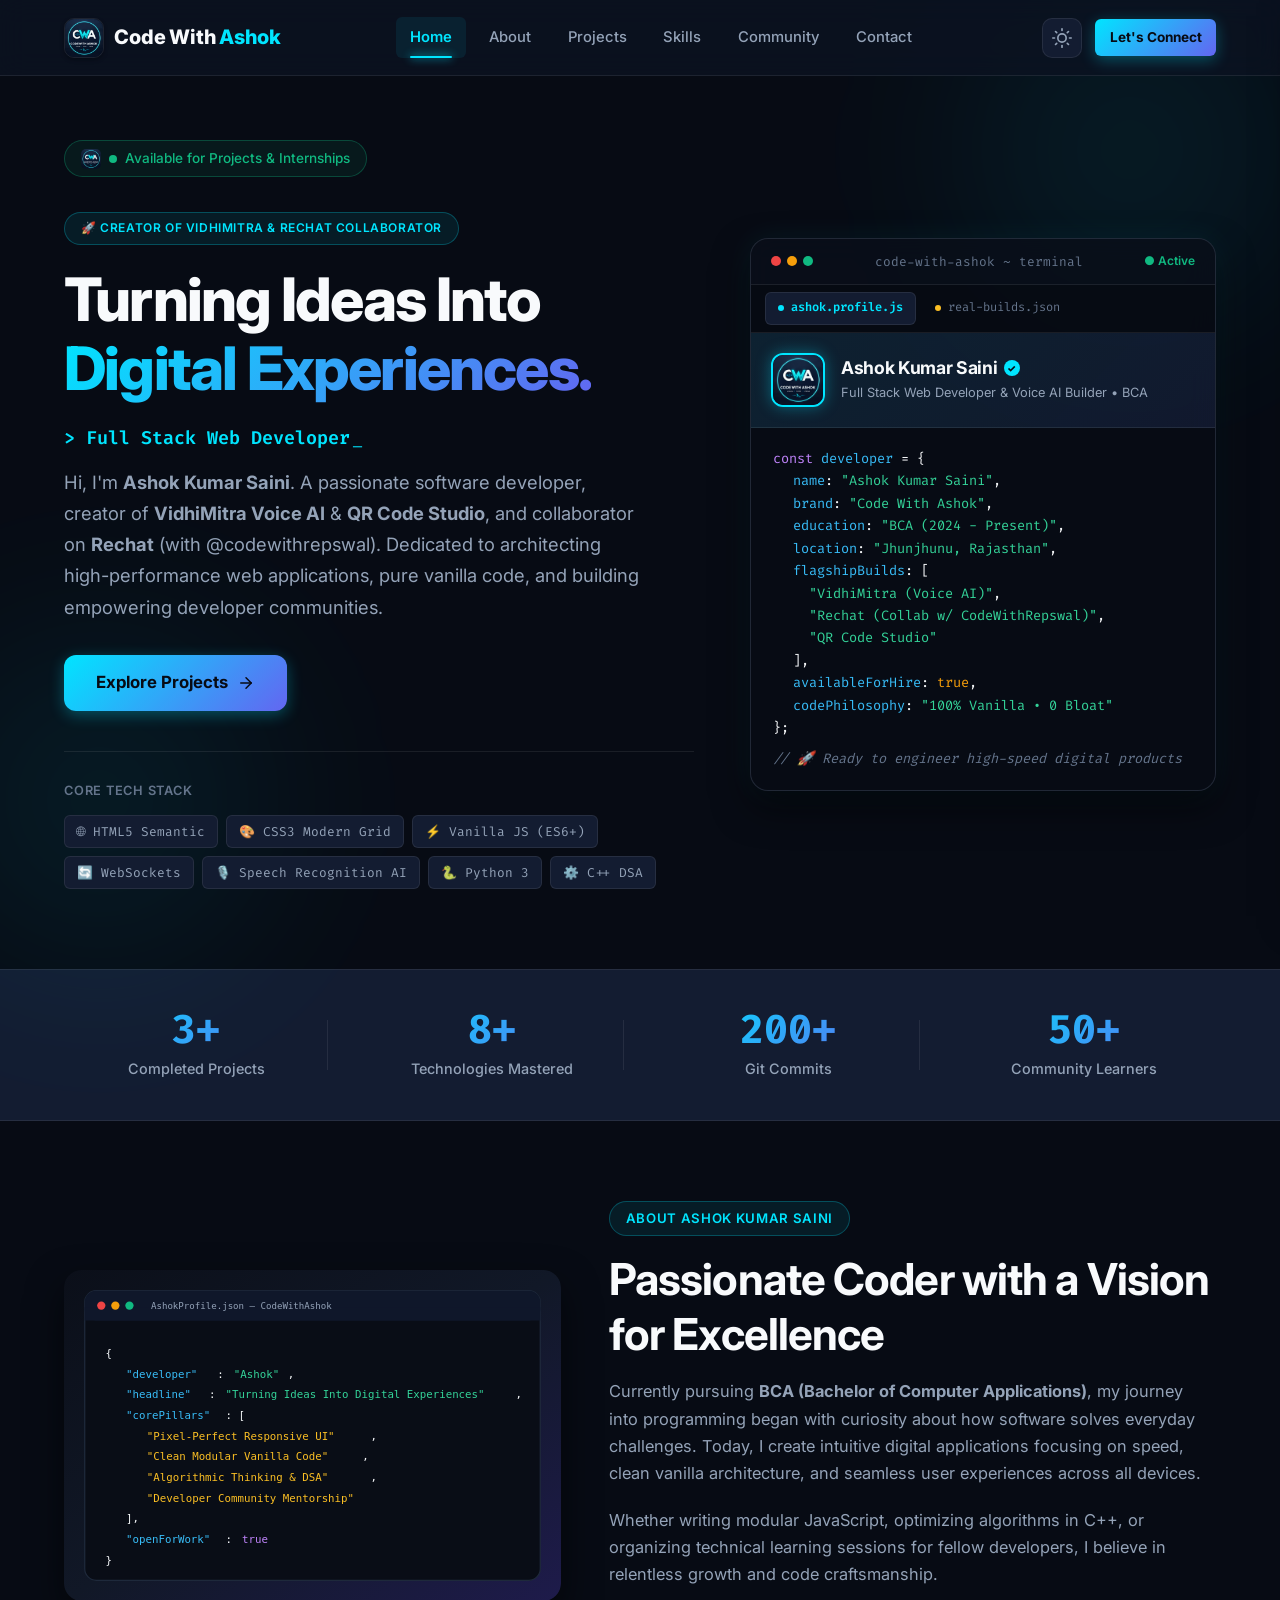
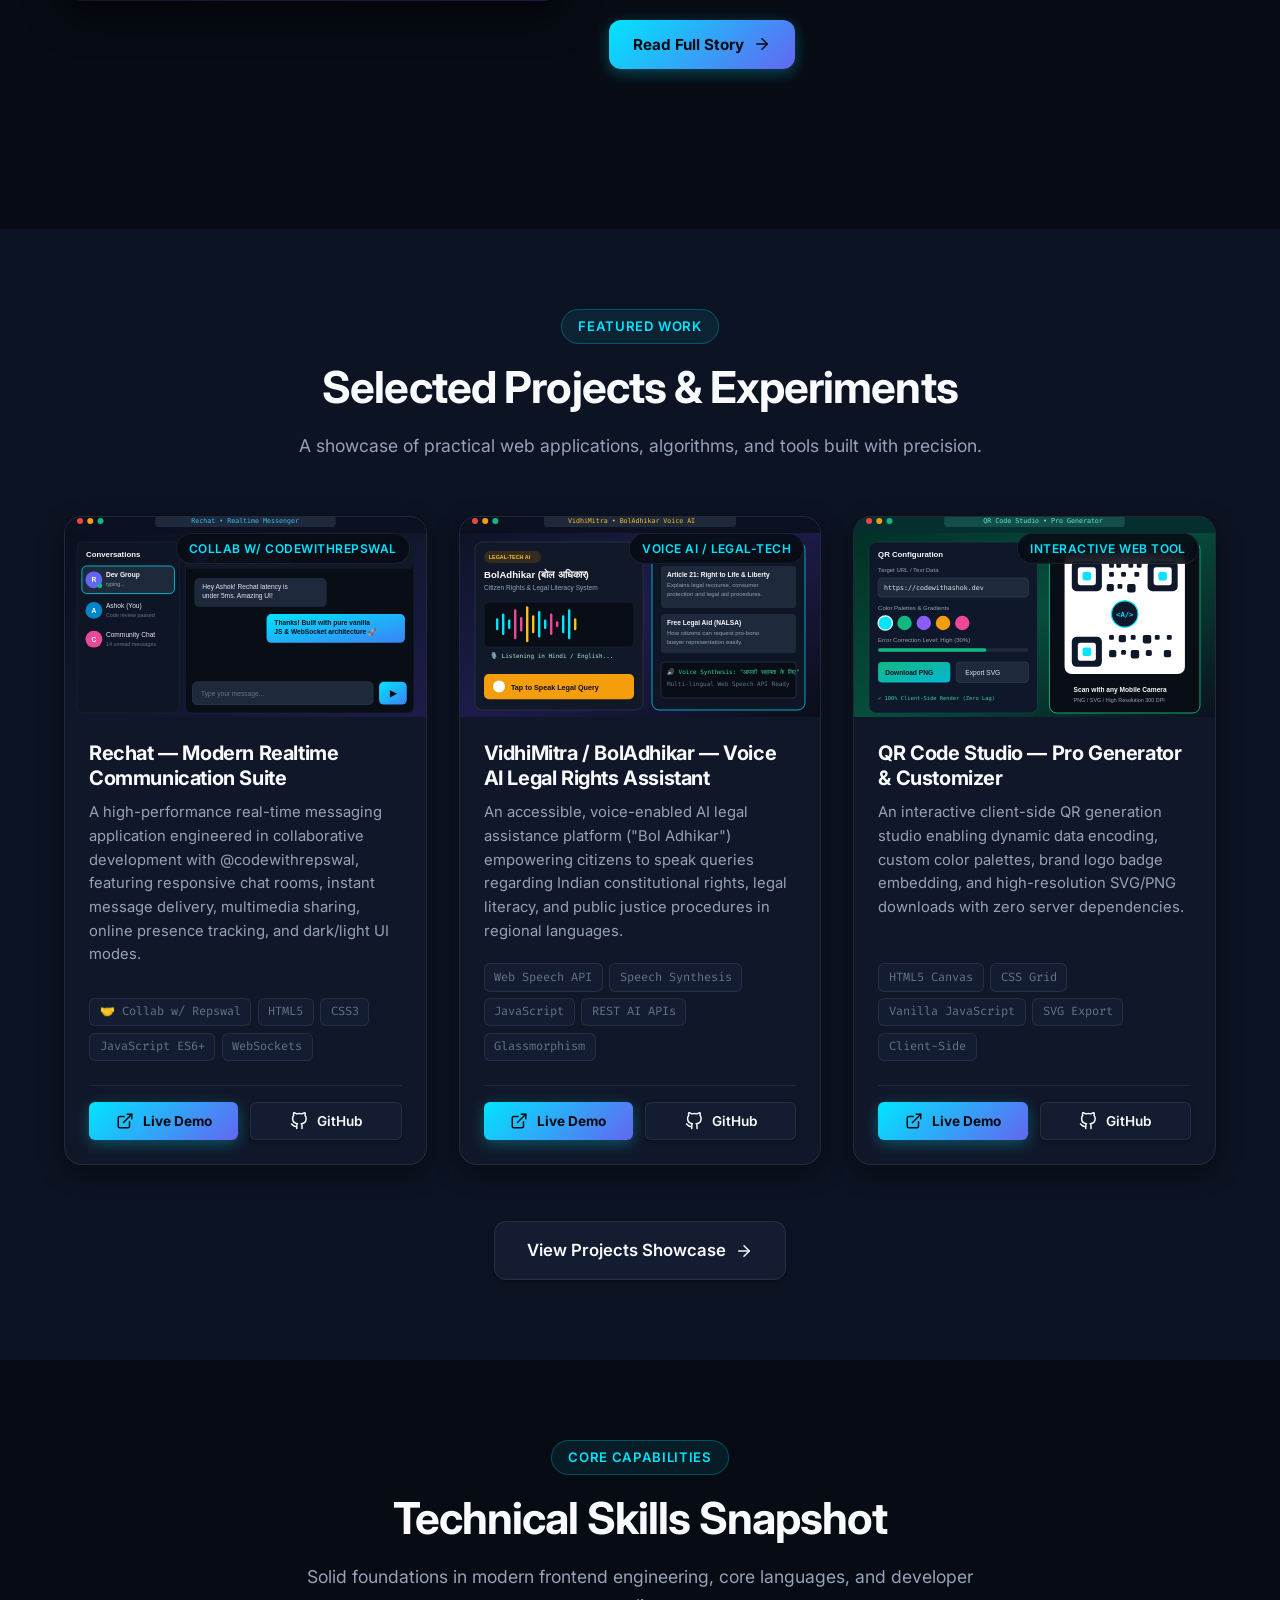
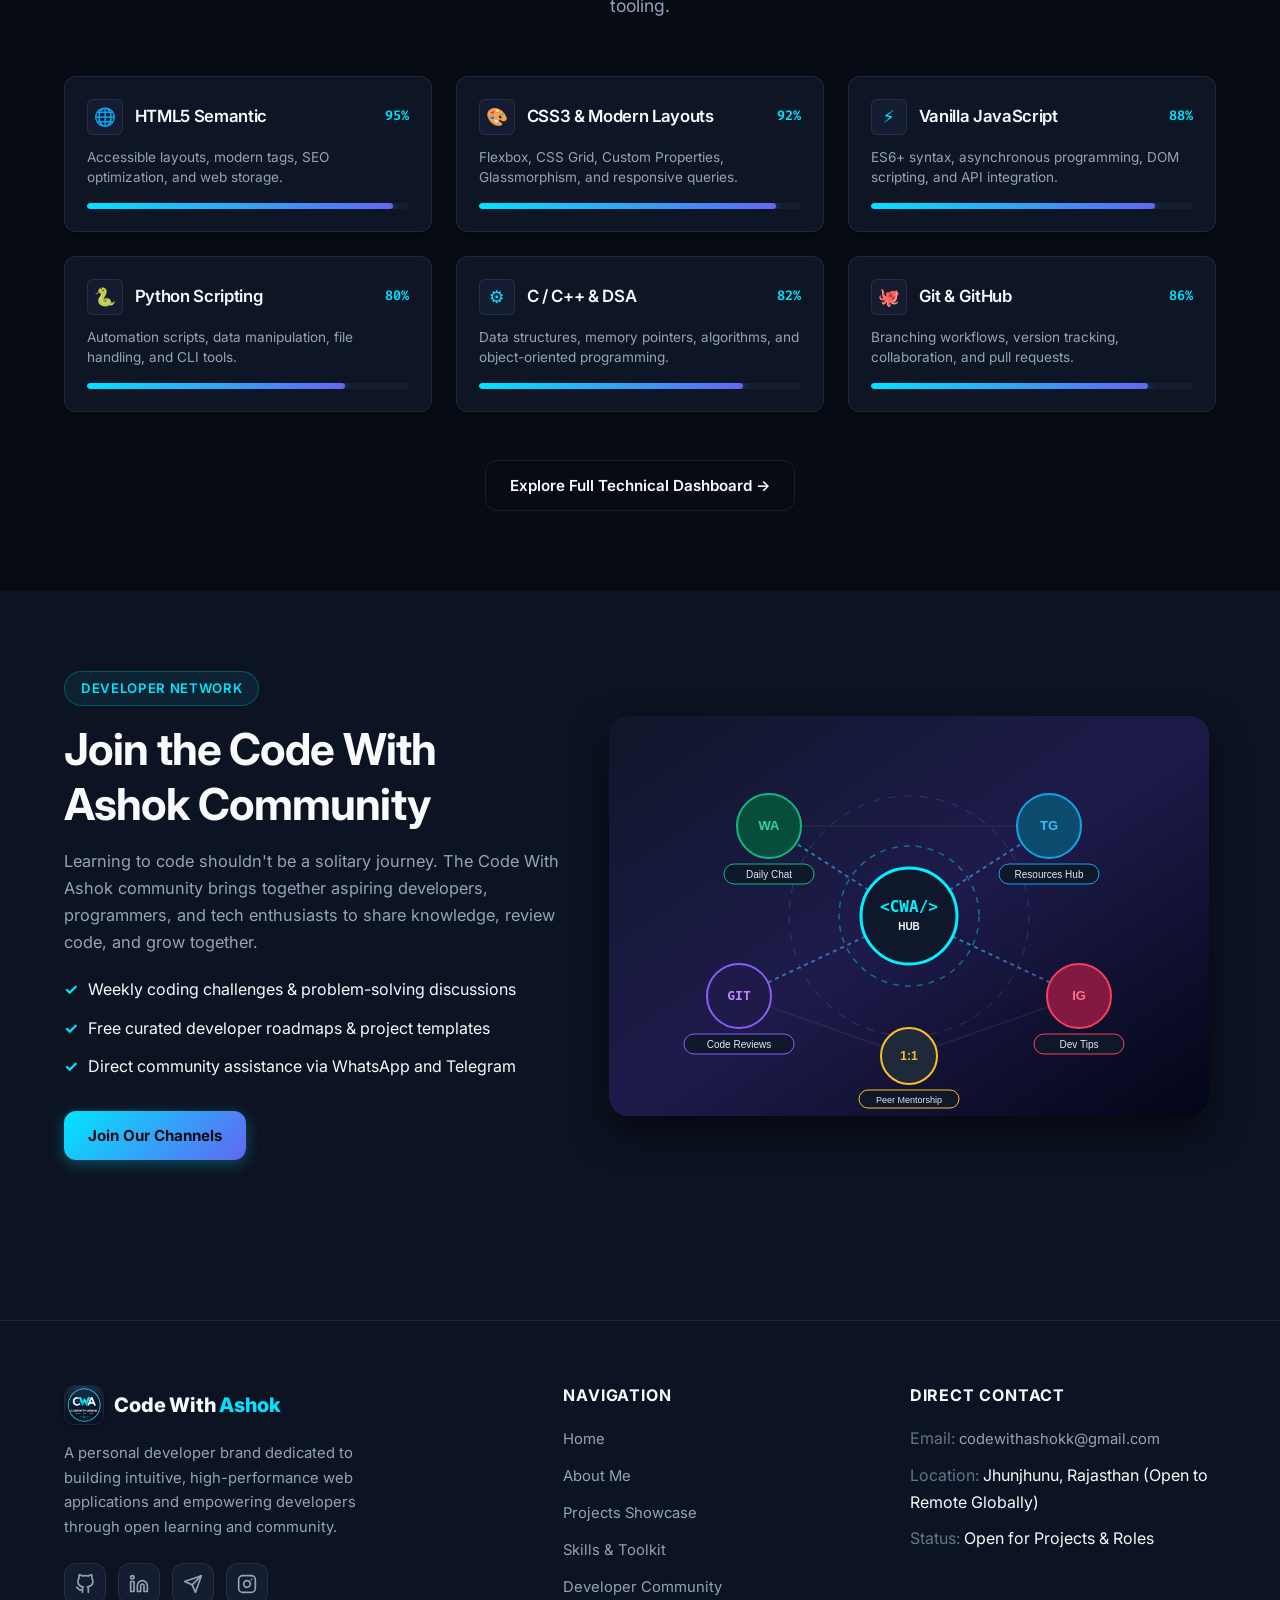
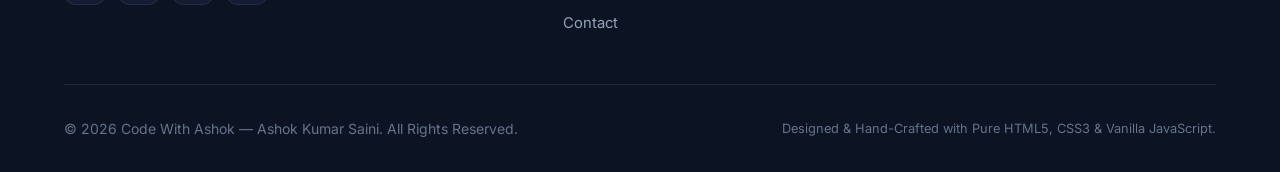
==== index.html @ 80682df4 "Update BCA education timeline to 2024 - Present" ====
<!DOCTYPE html>
<html lang="en" data-theme="dark">
<head>
  <meta charset="UTF-8" />
  <meta name="viewport" content="width=device-width, initial-scale=1.0" />
  
  <!-- Primary SEO Meta Tags -->
  <title>Code With Ashok — Ashok Kumar Saini | Professional Developer Portfolio</title>
  <meta name="title" content="Code With Ashok — Ashok Kumar Saini | Professional Developer Portfolio" />
  <meta name="description" content="Official developer portfolio of Ashok Kumar Saini. Full-stack web developer specializing in clean code, high-performance responsive web applications, and developer community building." />
  <meta name="keywords" content="Code With Ashok, Ashok Kumar Saini, Ashok Developer, Full Stack Developer, Frontend Developer, Web Designer, JavaScript, HTML5, CSS3, Python, C++, Portfolio" />
  <meta name="author" content="Ashok Kumar Saini" />
  <meta name="robots" content="index, follow" />
  <link rel="canonical" href="https://codewithashok.dev/index.html" />

  <!-- Open Graph / Facebook -->
  <meta property="og:type" content="website" />
  <meta property="og:url" content="https://codewithashok.dev/index.html" />
  <meta property="og:title" content="Code With Ashok — Ashok Kumar Saini | Turning Ideas Into Digital Experiences" />
  <meta property="og:description" content="Explore cutting-edge projects, technical proficiencies, clean code architectures, and developer resources curated by Ashok Kumar Saini." />
  <meta property="og:image" content="https://codewithashok.dev/assets/icons/codewithashokk.png" />

  <!-- Twitter Meta -->
  <meta property="twitter:card" content="summary_large_image" />
  <meta property="twitter:url" content="https://codewithashok.dev/index.html" />
  <meta property="twitter:title" content="Code With Ashok — Ashok Kumar Saini | Professional Developer Portfolio" />
  <meta property="twitter:description" content="Full-stack web developer Ashok Kumar Saini specializing in clean code and high performance web experiences." />
  <meta property="twitter:image" content="https://codewithashok.dev/assets/icons/codewithashokk.png" />

  <!-- Favicon -->
  <link rel="icon" type="image/png" href="assets/icons/codewithashokk.png" />
  <link rel="apple-touch-icon" href="assets/icons/codewithashokk.png" />
  <link rel="alternate icon" href="favicon.ico" />

  <!-- Google Fonts Preconnect -->
  <link rel="preconnect" href="https://fonts.googleapis.com" />
  <link rel="preconnect" href="https://fonts.gstatic.com" crossorigin />
  <link href="https://fonts.googleapis.com/css2?family=Fira+Code:wght@400;500;600&family=Inter:wght@400;500;600;700;800&display=swap" rel="stylesheet" />

  <!-- Stylesheet -->
  <link rel="stylesheet" href="css/style.css" />

  <!-- Structured Data JSON-LD -->
  <script type="application/ld+json">
  {
    "@context": "https://schema.org",
    "@type": "Person",
    "name": "Ashok Kumar Saini",
    "alternateName": "Code With Ashok",
    "url": "https://codewithashok.dev",
    "image": "https://codewithashok.dev/assets/icons/codewithashokk.png",
    "jobTitle": "Full Stack Developer",
    "knowsAbout": ["Web Development", "JavaScript", "HTML5", "CSS3", "Python", "C++", "UI/UX Design"],
    "sameAs": [
      "https://github.com/CodeWithAshokk",
      "https://www.linkedin.com/in/ashokkumarsainii"
    ]
  }
  </script>
</head>
<body>

  <!-- Ambient Glow Effects -->
  <div class="ambient-glow ambient-top-right" aria-hidden="true"></div>
  <div class="ambient-glow ambient-bottom-left" aria-hidden="true"></div>

  <!-- NAVIGATION BAR -->
  <header class="navbar" role="banner">
    <div class="container nav-container">
      <a href="index.html" class="brand-logo" aria-label="Code With Ashok Home">
        <img src="assets/icons/codewithashokk.png" alt="Code With Ashok Logo" class="brand-logo-img" width="40" height="40" />
        <span class="brand-text">Code With <span>Ashok</span></span>
      </a>

      <!-- Desktop Navigation Menu -->
      <nav class="nav-menu" role="navigation" aria-label="Primary Navigation">
        <a href="index.html" class="nav-link active">Home</a>
        <a href="about.html" class="nav-link">About</a>
        <a href="projects.html" class="nav-link">Projects</a>
        <a href="skills.html" class="nav-link">Skills</a>
        <a href="community.html" class="nav-link">Community</a>
        <a href="contact.html" class="nav-link">Contact</a>
      </nav>

      <!-- Nav Actions (Theme Switcher & Let's Connect CTA) -->
      <div class="nav-actions">
        <button id="theme-toggle-btn" class="theme-toggle-btn" aria-label="Switch to light theme" title="Switch Theme">
          <span id="theme-icon" aria-hidden="true">
            <svg xmlns="http://www.w3.org/2000/svg" viewBox="0 0 24 24" fill="none" stroke="currentColor" stroke-width="2" stroke-linecap="round" stroke-linejoin="round">
              <circle cx="12" cy="12" r="5"></circle>
              <line x1="12" y1="1" x2="12" y2="3"></line>
              <line x1="12" y1="21" x2="12" y2="23"></line>
              <line x1="4.22" y1="4.22" x2="5.64" y2="5.64"></line>
              <line x1="18.36" y1="18.36" x2="19.78" y2="19.78"></line>
              <line x1="1" y1="12" x2="3" y2="12"></line>
              <line x1="21" y1="12" x2="23" y2="12"></line>
              <line x1="4.22" y1="19.78" x2="5.64" y2="18.36"></line>
              <line x1="18.36" y1="5.64" x2="19.78" y2="4.22"></line>
            </svg>
          </span>
        </button>

        <a href="contact.html" class="btn btn-primary btn-sm" style="display: none;" id="desktop-cta">Let's Connect</a>
        <style>@media(min-width: 768px){ #desktop-cta { display: inline-flex !important; } }</style>

        <!-- Mobile Hamburger Toggle -->
        <button id="hamburger-btn" class="hamburger-btn" aria-label="Toggle navigation drawer" aria-expanded="false">
          <span></span>
          <span></span>
          <span></span>
        </button>
      </div>
    </div>
  </header>

  <!-- Mobile Navigation Overlay & Drawer -->
  <div id="mobile-nav-overlay" class="mobile-nav-overlay" aria-hidden="true"></div>
  <aside id="mobile-nav-drawer" class="mobile-nav-drawer" aria-label="Mobile Navigation">
    <div class="mobile-nav-links">
      <a href="index.html" class="mobile-nav-link active">Home</a>
      <a href="about.html" class="mobile-nav-link">About</a>
      <a href="projects.html" class="mobile-nav-link">Projects</a>
      <a href="skills.html" class="mobile-nav-link">Skills</a>
      <a href="community.html" class="mobile-nav-link">Community</a>
      <a href="contact.html" class="mobile-nav-link">Contact</a>
    </div>

    <div class="mobile-nav-footer">
      <a href="contact.html" class="btn btn-primary" style="width: 100%;">Let's Connect</a>
      <div class="mobile-socials">
        <a href="https://github.com/CodeWithAshokk" target="_blank" rel="noopener noreferrer" class="social-icon-btn" aria-label="GitHub">
          <svg viewBox="0 0 24 24" fill="none" stroke="currentColor" stroke-width="2" stroke-linecap="round" stroke-linejoin="round">
            <path d="M9 19c-5 1.5-5-2.5-7-3m14 6v-3.87a3.37 3.37 0 0 0-.94-2.61c3.14-.35 6.44-1.54 6.44-7A5.44 5.44 0 0 0 20 4.77 5.07 5.07 0 0 0 19.91 1S18.73.65 16 2.48a13.38 13.38 0 0 0-7 0C6.27.65 5.09 1 5.09 1A5.07 5.07 0 0 0 5 4.77a5.44 5.44 0 0 0-1.5 3.78c0 5.42 3.3 6.61 6.44 7A3.37 3.37 0 0 0 9 18.13V22"></path>
          </svg>
        </a>
        <a href="https://www.linkedin.com/in/ashokkumarsainii" target="_blank" rel="noopener noreferrer" class="social-icon-btn" aria-label="LinkedIn">
          <svg viewBox="0 0 24 24" fill="none" stroke="currentColor" stroke-width="2" stroke-linecap="round" stroke-linejoin="round">
            <path d="M16 8a6 6 0 0 1 6 6v7h-4v-7a2 2 0 0 0-2-2 2 2 0 0 0-2 2v7h-4v-7a6 6 0 0 1 6-6z"></path>
            <rect x="2" y="9" width="4" height="12"></rect>
            <circle cx="4" cy="4" r="2"></circle>
          </svg>
        </a>
        <a href="https://t.me/+O-ia_6re6TllYWFl" target="_blank" rel="noopener noreferrer" class="social-icon-btn" aria-label="Telegram">
          <svg viewBox="0 0 24 24" fill="none" stroke="currentColor" stroke-width="2" stroke-linecap="round" stroke-linejoin="round">
            <line x1="22" y1="2" x2="11" y2="13"></line>
            <polygon points="22 2 15 22 11 13 2 9 22 2"></polygon>
          </svg>
        </a>
      </div>
    </div>
  </aside>

  <!-- MAIN CONTENT AREA -->
  <main id="main-content" class="main-content">

    <!-- HERO SECTION -->
    <section class="hero" aria-labelledby="hero-heading">
      <div class="container hero-grid">
        
        <!-- Left Hero Content -->
        <div class="hero-content reveal-on-scroll">
          <div style="display: flex; flex-wrap: wrap; gap: 0.65rem; align-items: center; margin-bottom: 1.25rem;">
            <div class="hero-badge" style="display: inline-flex; align-items: center; gap: 0.5rem;">
              <img src="assets/icons/codewithashokk.png" alt="Code With Ashok Logo" width="20" height="20" style="border-radius: 5px; object-fit: cover;" />
              <span class="pulse-dot" aria-hidden="true"></span>
              <span>Available for Projects &amp; Internships</span>
            </div>
            <span class="section-tag" style="margin-bottom: 0; font-size: 0.75rem;">🚀 Creator of VidhiMitra &amp; Rechat Collaborator</span>
          </div>

          <h1 id="hero-heading" class="hero-title">
            Turning Ideas Into <span class="text-gradient">Digital Experiences.</span>
          </h1>

          <!-- Live Typewriter Sub-Heading -->
          <div class="typewriter-wrap" aria-label="Developer Specializations">
            <span>&gt;&nbsp;</span><span id="typewriter" class="typewriter-text">Full Stack Web Developer</span><span class="typewriter-cursor">_</span>
          </div>

          <p class="hero-subtitle">
            Hi, I'm <strong>Ashok Kumar Saini</strong>. A passionate software developer, creator of <strong>VidhiMitra Voice AI</strong> &amp; <strong>QR Code Studio</strong>, and collaborator on <strong>Rechat</strong> (with @codewithrepswal). Dedicated to architecting high-performance web applications, pure vanilla code, and building empowering developer communities.
          </p>

          <!-- Call to Action Buttons -->
          <div class="btn-group">
            <a href="projects.html" class="btn btn-primary btn-lg">
              Explore Projects
              <svg xmlns="http://www.w3.org/2000/svg" viewBox="0 0 24 24" fill="none" stroke="currentColor" stroke-width="2" stroke-linecap="round" stroke-linejoin="round" aria-hidden="true">
                <line x1="5" y1="12" x2="19" y2="12"></line>
                <polyline points="12 5 19 12 12 19"></polyline>
              </svg>
            </a>
          </div>

          <!-- Quick Tech Stack Pills -->
          <div class="hero-tech-stack">
            <div class="hero-tech-label">Core Tech Stack</div>
            <div class="tech-pills">
              <span class="tech-pill">🌐 HTML5 Semantic</span>
              <span class="tech-pill">🎨 CSS3 Modern Grid</span>
              <span class="tech-pill">⚡ Vanilla JS (ES6+)</span>
              <span class="tech-pill">🔄 WebSockets</span>
              <span class="tech-pill">🎙️ Speech Recognition AI</span>
              <span class="tech-pill">🐍 Python 3</span>
              <span class="tech-pill">⚙️ C++ DSA</span>
            </div>
          </div>
        </div>

        <!-- Right Hero Visual / Interactive Workstation Card -->
        <div class="hero-visual reveal-on-scroll">
          <div class="hero-card-frame">
            
            <!-- Window Titlebar with Traffic Dots -->
            <div class="card-header-bar">
              <div class="window-dots" aria-hidden="true">
                <span class="window-dot dot-red"></span>
                <span class="window-dot dot-yellow"></span>
                <span class="window-dot dot-green"></span>
              </div>
              <span class="window-title">code-with-ashok ~ terminal</span>
              <span style="font-size: 0.75rem; color: var(--accent-emerald); font-weight: 600;">● Active</span>
            </div>

            <!-- Terminal Tabs Bar -->
            <div class="terminal-tabs-bar" role="tablist" aria-label="Terminal File Tabs">
              <button class="terminal-tab active" data-tab="tab-profile" role="tab" aria-selected="true">
                <span class="terminal-tab-dot"></span>
                ashok.profile.js
              </button>
              <button class="terminal-tab" data-tab="tab-builds" role="tab" aria-selected="false">
                <span class="terminal-tab-dot" style="background: #fbbf24;"></span>
                real-builds.json
              </button>
            </div>

            <!-- Tab Pane 1: Profile & Live Code -->
            <div id="tab-profile" class="terminal-pane active">
              <div class="hero-dev-header">
                <img src="assets/icons/codewithashokk.png" alt="Code With Ashok Logo" class="hero-dev-img" width="54" height="54" />
                <div class="hero-dev-info">
                  <h3>
                    Ashok Kumar Saini
                    <span class="verified-badge" title="Verified Developer">✓</span>
                  </h3>
                  <p>Full Stack Web Developer &amp; Voice AI Builder • BCA</p>
                </div>
              </div>

              <div class="code-snippet-box">
                <div><span class="code-keyword">const</span> <span class="code-var">developer</span> = {</div>
                <div style="padding-left: 1.25rem;"><span class="code-var">name</span>: <span class="code-string">"Ashok Kumar Saini"</span>,</div>
                <div style="padding-left: 1.25rem;"><span class="code-var">brand</span>: <span class="code-string">"Code With Ashok"</span>,</div>
                <div style="padding-left: 1.25rem;"><span class="code-var">education</span>: <span class="code-string">"BCA (2024 - Present)"</span>,</div>
                <div style="padding-left: 1.25rem;"><span class="code-var">location</span>: <span class="code-string">"Jhunjhunu, Rajasthan"</span>,</div>
                <div style="padding-left: 1.25rem;"><span class="code-var">flagshipBuilds</span>: [</div>
                <div style="padding-left: 2.25rem;"><span class="code-string">"VidhiMitra (Voice AI)"</span>,</div>
                <div style="padding-left: 2.25rem;"><span class="code-string">"Rechat (Collab w/ CodeWithRepswal)"</span>,</div>
                <div style="padding-left: 2.25rem;"><span class="code-string">"QR Code Studio"</span></div>
                <div style="padding-left: 1.25rem;">],</div>
                <div style="padding-left: 1.25rem;"><span class="code-var">availableForHire</span>: <span class="code-bool">true</span>,</div>
                <div style="padding-left: 1.25rem;"><span class="code-var">codePhilosophy</span>: <span class="code-string">"100% Vanilla • 0 Bloat"</span></div>
                <div>};</div>
                <div class="code-comment" style="margin-top: 0.5rem;">// 🚀 Ready to engineer high-speed digital products</div>
              </div>
            </div>

            <!-- Tab Pane 2: Real Builds JSON -->
            <div id="tab-builds" class="terminal-pane">
              <div class="code-snippet-box" style="padding-top: 1.5rem;">
                <div>{</div>
                <div style="padding-left: 1.25rem;"><span class="code-var">"rechat"</span>: {</div>
                <div style="padding-left: 2.25rem;"><span class="code-var">"type"</span>: <span class="code-string">"Realtime Messenger"</span>,</div>
                <div style="padding-left: 2.25rem;"><span class="code-var">"collabWith"</span>: <span class="code-string">"@codewithrepswal"</span>,</div>
                <div style="padding-left: 2.25rem;"><span class="code-var">"protocol"</span>: <span class="code-string">"WebSockets &amp; WebRTC"</span>,</div>
                <div style="padding-left: 2.25rem;"><span class="code-var">"status"</span>: <span class="code-string">"Production Ready"</span></div>
                <div style="padding-left: 1.25rem;">},</div>
                <div style="padding-left: 1.25rem;"><span class="code-var">"vidhiMitra"</span>: {</div>
                <div style="padding-left: 2.25rem;"><span class="code-var">"type"</span>: <span class="code-string">"BolAdhikar Voice AI"</span>,</div>
                <div style="padding-left: 2.25rem;"><span class="code-var">"domain"</span>: <span class="code-string">"Legal-Tech &amp; Citizen Rights"</span></div>
                <div style="padding-left: 1.25rem;">},</div>
                <div style="padding-left: 1.25rem;"><span class="code-var">"qrCodeStudio"</span>: {</div>
                <div style="padding-left: 2.25rem;"><span class="code-var">"render"</span>: <span class="code-string">"Client-Side Canvas &amp; SVG"</span></div>
                <div style="padding-left: 1.25rem;">}</div>
                <div>}</div>
              </div>
            </div>

          </div>

        </div>

      </div>
    </section>

    <!-- METRICS STRIP -->
    <section class="metrics-strip" aria-label="Developer Milestones">
      <div class="container">
        <div class="metrics-grid">
          <div class="metric-item reveal-on-scroll">
            <div class="metric-number" data-target="3" data-suffix="+">3+</div>
            <div class="metric-label">Completed Projects</div>
          </div>
          <div class="metric-item reveal-on-scroll">
            <div class="metric-number" data-target="8" data-suffix="+">8+</div>
            <div class="metric-label">Technologies Mastered</div>
          </div>
          <div class="metric-item reveal-on-scroll">
            <div class="metric-number" data-target="200" data-suffix="+">200+</div>
            <div class="metric-label">Git Commits</div>
          </div>
          <div class="metric-item reveal-on-scroll">
            <div class="metric-number" data-target="50" data-suffix="+">50+</div>
            <div class="metric-label">Community Learners</div>
          </div>
        </div>
      </div>
    </section>

    <!-- SHORT ABOUT SECTION PREVIEW -->
    <section class="section" aria-labelledby="about-preview-title">
      <div class="container">
        <div class="about-hero-grid">
          <div class="reveal-on-scroll">
            <img src="assets/images/about-banner.svg" alt="Ashok Kumar Saini Code Workspace Overview" width="600" height="400" style="border-radius: var(--radius-lg); box-shadow: var(--shadow-lg);" />
          </div>
          <div class="reveal-on-scroll">
            <span class="section-tag">About Ashok Kumar Saini</span>
            <h2 id="about-preview-title" class="section-title">Passionate Coder with a Vision for Excellence</h2>
            <p style="margin-bottom: 1.25rem;">
              Currently pursuing <strong>BCA (Bachelor of Computer Applications)</strong>, my journey into programming began with curiosity about how software solves everyday challenges. Today, I create intuitive digital applications focusing on speed, clean vanilla architecture, and seamless user experiences across all devices.
            </p>
            <p style="margin-bottom: 2rem;">
              Whether writing modular JavaScript, optimizing algorithms in C++, or organizing technical learning sessions for fellow developers, I believe in relentless growth and code craftsmanship.
            </p>
            <div class="btn-group">
              <a href="about.html" class="btn btn-primary">
                Read Full Story
                <svg xmlns="http://www.w3.org/2000/svg" viewBox="0 0 24 24" fill="none" stroke="currentColor" stroke-width="2" stroke-linecap="round" stroke-linejoin="round" aria-hidden="true">
                  <line x1="5" y1="12" x2="19" y2="12"></line>
                  <polyline points="12 5 19 12 12 19"></polyline>
                </svg>
              </a>
            </div>
          </div>
        </div>
      </div>
    </section>

    <!-- FEATURED PROJECTS SECTION -->
    <section class="section" style="background: var(--bg-secondary);" aria-labelledby="featured-projects-title">
      <div class="container">
        <div class="section-title-wrap reveal-on-scroll">
          <span class="section-tag">Featured Work</span>
          <h2 id="featured-projects-title" class="section-title">Selected Projects &amp; Experiments</h2>
          <p class="section-desc">A showcase of practical web applications, algorithms, and tools built with precision.</p>
        </div>

        <!-- Rendered statically and synced via js/projects.js -->
        <div id="featured-projects-container" class="projects-grid">
          
          <!-- Featured Project 1: Rechat -->
          <article class="project-card reveal-on-scroll revealed" data-category="fullstack">
            <div class="project-thumb">
              <img src="assets/images/project-rechat.svg" alt="Rechat — Modern Realtime Communication Suite Thumbnail" loading="lazy" width="600" height="360" />
              <span class="project-badge">Collab w/ CodeWithRepswal</span>
            </div>
            <div class="project-body">
              <h3 class="project-title">Rechat — Modern Realtime Communication Suite</h3>
              <p class="project-desc">A high-performance real-time messaging application engineered in collaborative development with @codewithrepswal, featuring responsive chat rooms, instant message delivery, multimedia sharing, online presence tracking, and dark/light UI modes.</p>
              <div class="project-tags">
                <span class="project-tag">🤝 Collab w/ Repswal</span>
                <span class="project-tag">HTML5</span>
                <span class="project-tag">CSS3</span>
                <span class="project-tag">JavaScript ES6+</span>
                <span class="project-tag">WebSockets</span>
              </div>
              <div class="project-actions">
                <a href="https://github.com/CodeWithAshokk" target="_blank" rel="noopener noreferrer" class="btn btn-primary btn-sm" aria-label="View live demo of Rechat">
                  <svg xmlns="http://www.w3.org/2000/svg" viewBox="0 0 24 24" fill="none" stroke="currentColor" stroke-width="2" stroke-linecap="round" stroke-linejoin="round" width="16" height="16">
                    <path d="M18 13v6a2 2 0 0 1-2 2H5a2 2 0 0 1-2-2V8a2 2 0 0 1 2-2h6"></path>
                    <polyline points="15 3 21 3 21 9"></polyline>
                    <line x1="10" y1="14" x2="21" y2="3"></line>
                  </svg>
                  Live Demo
                </a>
                <a href="https://github.com/CodeWithAshokk/rechat" target="_blank" rel="noopener noreferrer" class="btn btn-secondary btn-sm" aria-label="View GitHub source code of Rechat">
                  <svg xmlns="http://www.w3.org/2000/svg" viewBox="0 0 24 24" fill="none" stroke="currentColor" stroke-width="2" stroke-linecap="round" stroke-linejoin="round" width="16" height="16">
                    <path d="M9 19c-5 1.5-5-2.5-7-3m14 6v-3.87a3.37 3.37 0 0 0-.94-2.61c3.14-.35 6.44-1.54 6.44-7A5.44 5.44 0 0 0 20 4.77 5.07 5.07 0 0 0 19.91 1S18.73.65 16 2.48a13.38 13.38 0 0 0-7 0C6.27.65 5.09 1 5.09 1A5.07 5.07 0 0 0 5 4.77a5.44 5.44 0 0 0-1.5 3.78c0 5.42 3.3 6.61 6.44 7A3.37 3.37 0 0 0 9 18.13V22"></path>
                  </svg>
                  GitHub
                </a>
              </div>
            </div>
          </article>

          <!-- Featured Project 2: VidhiMitra -->
          <article class="project-card reveal-on-scroll revealed" data-category="ai">
            <div class="project-thumb">
              <img src="assets/images/project-vidhimitra.svg" alt="VidhiMitra / BolAdhikar — Voice AI Legal Rights Assistant Thumbnail" loading="lazy" width="600" height="360" />
              <span class="project-badge">Voice AI / Legal-Tech</span>
            </div>
            <div class="project-body">
              <h3 class="project-title">VidhiMitra / BolAdhikar — Voice AI Legal Rights Assistant</h3>
              <p class="project-desc">An accessible, voice-enabled AI legal assistance platform ("Bol Adhikar") empowering citizens to speak queries regarding Indian constitutional rights, legal literacy, and public justice procedures in regional languages.</p>
              <div class="project-tags">
                <span class="project-tag">Web Speech API</span>
                <span class="project-tag">Speech Synthesis</span>
                <span class="project-tag">JavaScript</span>
                <span class="project-tag">REST AI APIs</span>
                <span class="project-tag">Glassmorphism</span>
              </div>
              <div class="project-actions">
                <a href="https://github.com/CodeWithAshokk" target="_blank" rel="noopener noreferrer" class="btn btn-primary btn-sm" aria-label="View live demo of VidhiMitra">
                  <svg xmlns="http://www.w3.org/2000/svg" viewBox="0 0 24 24" fill="none" stroke="currentColor" stroke-width="2" stroke-linecap="round" stroke-linejoin="round" width="16" height="16">
                    <path d="M18 13v6a2 2 0 0 1-2 2H5a2 2 0 0 1-2-2V8a2 2 0 0 1 2-2h6"></path>
                    <polyline points="15 3 21 3 21 9"></polyline>
                    <line x1="10" y1="14" x2="21" y2="3"></line>
                  </svg>
                  Live Demo
                </a>
                <a href="https://github.com/CodeWithAshokk/vidhimitra-voice-ai" target="_blank" rel="noopener noreferrer" class="btn btn-secondary btn-sm" aria-label="View GitHub source code of VidhiMitra">
                  <svg xmlns="http://www.w3.org/2000/svg" viewBox="0 0 24 24" fill="none" stroke="currentColor" stroke-width="2" stroke-linecap="round" stroke-linejoin="round" width="16" height="16">
                    <path d="M9 19c-5 1.5-5-2.5-7-3m14 6v-3.87a3.37 3.37 0 0 0-.94-2.61c3.14-.35 6.44-1.54 6.44-7A5.44 5.44 0 0 0 20 4.77 5.07 5.07 0 0 0 19.91 1S18.73.65 16 2.48a13.38 13.38 0 0 0-7 0C6.27.65 5.09 1 5.09 1A5.07 5.07 0 0 0 5 4.77a5.44 5.44 0 0 0-1.5 3.78c0 5.42 3.3 6.61 6.44 7A3.37 3.37 0 0 0 9 18.13V22"></path>
                  </svg>
                  GitHub
                </a>
              </div>
            </div>
          </article>

          <!-- Featured Project 3: QR Code Studio -->
          <article class="project-card reveal-on-scroll revealed" data-category="frontend">
            <div class="project-thumb">
              <img src="assets/images/project-qrcode.svg" alt="QR Code Studio — Pro Generator & Customizer Thumbnail" loading="lazy" width="600" height="360" />
              <span class="project-badge">Interactive Web Tool</span>
            </div>
            <div class="project-body">
              <h3 class="project-title">QR Code Studio — Pro Generator & Customizer</h3>
              <p class="project-desc">An interactive client-side QR generation studio enabling dynamic data encoding, custom color palettes, brand logo badge embedding, and high-resolution SVG/PNG downloads with zero server dependencies.</p>
              <div class="project-tags">
                <span class="project-tag">HTML5 Canvas</span>
                <span class="project-tag">CSS Grid</span>
                <span class="project-tag">Vanilla JavaScript</span>
                <span class="project-tag">SVG Export</span>
                <span class="project-tag">Client-Side</span>
              </div>
              <div class="project-actions">
                <a href="https://github.com/CodeWithAshokk" target="_blank" rel="noopener noreferrer" class="btn btn-primary btn-sm" aria-label="View live demo of QR Code Studio">
                  <svg xmlns="http://www.w3.org/2000/svg" viewBox="0 0 24 24" fill="none" stroke="currentColor" stroke-width="2" stroke-linecap="round" stroke-linejoin="round" width="16" height="16">
                    <path d="M18 13v6a2 2 0 0 1-2 2H5a2 2 0 0 1-2-2V8a2 2 0 0 1 2-2h6"></path>
                    <polyline points="15 3 21 3 21 9"></polyline>
                    <line x1="10" y1="14" x2="21" y2="3"></line>
                  </svg>
                  Live Demo
                </a>
                <a href="https://github.com/CodeWithAshokk/qr-code-studio" target="_blank" rel="noopener noreferrer" class="btn btn-secondary btn-sm" aria-label="View GitHub source code of QR Code Studio">
                  <svg xmlns="http://www.w3.org/2000/svg" viewBox="0 0 24 24" fill="none" stroke="currentColor" stroke-width="2" stroke-linecap="round" stroke-linejoin="round" width="16" height="16">
                    <path d="M9 19c-5 1.5-5-2.5-7-3m14 6v-3.87a3.37 3.37 0 0 0-.94-2.61c3.14-.35 6.44-1.54 6.44-7A5.44 5.44 0 0 0 20 4.77 5.07 5.07 0 0 0 19.91 1S18.73.65 16 2.48a13.38 13.38 0 0 0-7 0C6.27.65 5.09 1 5.09 1A5.07 5.07 0 0 0 5 4.77a5.44 5.44 0 0 0-1.5 3.78c0 5.42 3.3 6.61 6.44 7A3.37 3.37 0 0 0 9 18.13V22"></path>
                  </svg>
                  GitHub
                </a>
              </div>
            </div>
          </article>

        </div>

        <div style="text-align: center; margin-top: 3.5rem;" class="reveal-on-scroll">
          <a href="projects.html" class="btn btn-secondary btn-lg">
            View Projects Showcase
            <svg xmlns="http://www.w3.org/2000/svg" viewBox="0 0 24 24" fill="none" stroke="currentColor" stroke-width="2" stroke-linecap="round" stroke-linejoin="round" aria-hidden="true">
              <line x1="5" y1="12" x2="19" y2="12"></line>
              <polyline points="12 5 19 12 12 19"></polyline>
            </svg>
          </a>
        </div>
      </div>
    </section>

    <!-- SKILLS OVERVIEW PREVIEW -->
    <section class="section" aria-labelledby="skills-overview-title">
      <div class="container">
        <div class="section-title-wrap reveal-on-scroll">
          <span class="section-tag">Core Capabilities</span>
          <h2 id="skills-overview-title" class="section-title">Technical Skills Snapshot</h2>
          <p class="section-desc">Solid foundations in modern frontend engineering, core languages, and developer tooling.</p>
        </div>

        <div class="skills-grid">
          <!-- Skill 1: HTML5 -->
          <div class="skill-card reveal-on-scroll">
            <div class="skill-card-top">
              <div class="skill-identity">
                <div class="skill-icon-wrap" aria-hidden="true">🌐</div>
                <h3 class="skill-name">HTML5 Semantic</h3>
              </div>
              <span class="skill-percentage">95%</span>
            </div>
            <p class="skill-desc">Accessible layouts, modern tags, SEO optimization, and web storage.</p>
            <div class="progress-track">
              <div class="progress-bar-fill" data-width="95%"></div>
            </div>
          </div>

          <!-- Skill 2: CSS3 -->
          <div class="skill-card reveal-on-scroll">
            <div class="skill-card-top">
              <div class="skill-identity">
                <div class="skill-icon-wrap" aria-hidden="true">🎨</div>
                <h3 class="skill-name">CSS3 &amp; Modern Layouts</h3>
              </div>
              <span class="skill-percentage">92%</span>
            </div>
            <p class="skill-desc">Flexbox, CSS Grid, Custom Properties, Glassmorphism, and responsive queries.</p>
            <div class="progress-track">
              <div class="progress-bar-fill" data-width="92%"></div>
            </div>
          </div>

          <!-- Skill 3: JavaScript -->
          <div class="skill-card reveal-on-scroll">
            <div class="skill-card-top">
              <div class="skill-identity">
                <div class="skill-icon-wrap" aria-hidden="true">⚡</div>
                <h3 class="skill-name">Vanilla JavaScript</h3>
              </div>
              <span class="skill-percentage">88%</span>
            </div>
            <p class="skill-desc">ES6+ syntax, asynchronous programming, DOM scripting, and API integration.</p>
            <div class="progress-track">
              <div class="progress-bar-fill" data-width="88%"></div>
            </div>
          </div>

          <!-- Skill 4: Python -->
          <div class="skill-card reveal-on-scroll">
            <div class="skill-card-top">
              <div class="skill-identity">
                <div class="skill-icon-wrap" aria-hidden="true">🐍</div>
                <h3 class="skill-name">Python Scripting</h3>
              </div>
              <span class="skill-percentage">80%</span>
            </div>
            <p class="skill-desc">Automation scripts, data manipulation, file handling, and CLI tools.</p>
            <div class="progress-track">
              <div class="progress-bar-fill" data-width="80%"></div>
            </div>
          </div>

          <!-- Skill 5: C++ -->
          <div class="skill-card reveal-on-scroll">
            <div class="skill-card-top">
              <div class="skill-identity">
                <div class="skill-icon-wrap" aria-hidden="true">⚙️</div>
                <h3 class="skill-name">C / C++ &amp; DSA</h3>
              </div>
              <span class="skill-percentage">82%</span>
            </div>
            <p class="skill-desc">Data structures, memory pointers, algorithms, and object-oriented programming.</p>
            <div class="progress-track">
              <div class="progress-bar-fill" data-width="82%"></div>
            </div>
          </div>

          <!-- Skill 6: Git & GitHub -->
          <div class="skill-card reveal-on-scroll">
            <div class="skill-card-top">
              <div class="skill-identity">
                <div class="skill-icon-wrap" aria-hidden="true">🐙</div>
                <h3 class="skill-name">Git &amp; GitHub</h3>
              </div>
              <span class="skill-percentage">86%</span>
            </div>
            <p class="skill-desc">Branching workflows, version tracking, collaboration, and pull requests.</p>
            <div class="progress-track">
              <div class="progress-bar-fill" data-width="86%"></div>
            </div>
          </div>
        </div>

        <div style="text-align: center; margin-top: 3rem;" class="reveal-on-scroll">
          <a href="skills.html" class="btn btn-outline">Explore Full Technical Dashboard →</a>
        </div>
      </div>
    </section>

    <!-- COMMUNITY INVITATION SECTION -->
    <section class="section" style="background: var(--bg-secondary);" aria-labelledby="community-invite-title">
      <div class="container">
        <div class="about-hero-grid">
          <div class="reveal-on-scroll">
            <span class="section-tag">Developer Network</span>
            <h2 id="community-invite-title" class="section-title">Join the Code With Ashok Community</h2>
            <p style="margin-bottom: 1.25rem;">
              Learning to code shouldn't be a solitary journey. The Code With Ashok community brings together aspiring developers, programmers, and tech enthusiasts to share knowledge, review code, and grow together.
            </p>
            <ul style="margin-bottom: 2rem; display: flex; flex-direction: column; gap: 0.75rem;">
              <li style="display: flex; align-items: center; gap: 0.65rem;">
                <span style="color: var(--accent-cyan); font-weight: bold;">✓</span> Weekly coding challenges &amp; problem-solving discussions
              </li>
              <li style="display: flex; align-items: center; gap: 0.65rem;">
                <span style="color: var(--accent-cyan); font-weight: bold;">✓</span> Free curated developer roadmaps &amp; project templates
              </li>
              <li style="display: flex; align-items: center; gap: 0.65rem;">
                <span style="color: var(--accent-cyan); font-weight: bold;">✓</span> Direct community assistance via WhatsApp and Telegram
              </li>
            </ul>
            <div class="btn-group">
              <a href="community.html" class="btn btn-primary">Join Our Channels</a>
            </div>
          </div>
          <div class="reveal-on-scroll">
            <img src="assets/images/community-hero.svg" alt="Code With Ashok Community Hub" width="600" height="400" style="border-radius: var(--radius-lg); box-shadow: var(--shadow-lg);" />
          </div>
        </div>
      </div>
    </section>

  </main>

  <!-- PROFESSIONAL FOOTER -->
  <footer class="footer" role="contentinfo">
    <div class="container">
      <div class="footer-grid">
        
        <!-- Brand Description -->
        <div class="footer-brand">
          <a href="index.html" class="brand-logo">
            <img src="assets/icons/codewithashokk.png" alt="Code With Ashok Logo" class="brand-logo-img" width="40" height="40" />
            <span class="brand-text">Code With <span>Ashok</span></span>
          </a>
          <p>
            A personal developer brand dedicated to building intuitive, high-performance web applications and empowering developers through open learning and community.
          </p>
          <div class="social-links-row" style="margin-top: 1.5rem;">
            <a href="https://github.com/CodeWithAshokk" target="_blank" rel="noopener noreferrer" class="social-icon-btn" aria-label="GitHub Profile">
              <svg viewBox="0 0 24 24" fill="none" stroke="currentColor" stroke-width="2" stroke-linecap="round" stroke-linejoin="round">
                <path d="M9 19c-5 1.5-5-2.5-7-3m14 6v-3.87a3.37 3.37 0 0 0-.94-2.61c3.14-.35 6.44-1.54 6.44-7A5.44 5.44 0 0 0 20 4.77 5.07 5.07 0 0 0 19.91 1S18.73.65 16 2.48a13.38 13.38 0 0 0-7 0C6.27.65 5.09 1 5.09 1A5.07 5.07 0 0 0 5 4.77a5.44 5.44 0 0 0-1.5 3.78c0 5.42 3.3 6.61 6.44 7A3.37 3.37 0 0 0 9 18.13V22"></path>
              </svg>
            </a>
            <a href="https://www.linkedin.com/in/ashokkumarsainii" target="_blank" rel="noopener noreferrer" class="social-icon-btn" aria-label="LinkedIn Profile">
              <svg viewBox="0 0 24 24" fill="none" stroke="currentColor" stroke-width="2" stroke-linecap="round" stroke-linejoin="round">
                <path d="M16 8a6 6 0 0 1 6 6v7h-4v-7a2 2 0 0 0-2-2 2 2 0 0 0-2 2v7h-4v-7a6 6 0 0 1 6-6z"></path>
                <rect x="2" y="9" width="4" height="12"></rect>
                <circle cx="4" cy="4" r="2"></circle>
              </svg>
            </a>
            <a href="https://t.me/+O-ia_6re6TllYWFl" target="_blank" rel="noopener noreferrer" class="social-icon-btn" aria-label="Telegram Channel">
              <svg viewBox="0 0 24 24" fill="none" stroke="currentColor" stroke-width="2" stroke-linecap="round" stroke-linejoin="round">
                <line x1="22" y1="2" x2="11" y2="13"></line>
                <polygon points="22 2 15 22 11 13 2 9 22 2"></polygon>
              </svg>
            </a>
            <a href="https://www.instagram.com/codewithashokk" target="_blank" rel="noopener noreferrer" class="social-icon-btn" aria-label="Instagram Page">
              <svg viewBox="0 0 24 24" fill="none" stroke="currentColor" stroke-width="2" stroke-linecap="round" stroke-linejoin="round">
                <rect x="2" y="2" width="20" height="20" rx="5" ry="5"></rect>
                <path d="M16 11.37A4 4 0 1 1 12.63 8 4 4 0 0 1 16 11.37z"></path>
                <line x1="17.5" y1="6.5" x2="17.51" y2="6.5"></line>
              </svg>
            </a>
          </div>
        </div>

        <!-- Navigation Links -->
        <div>
          <h3 class="footer-heading">Navigation</h3>
          <ul class="footer-links">
            <li><a href="index.html" class="footer-link">Home</a></li>
            <li><a href="about.html" class="footer-link">About Me</a></li>
            <li><a href="projects.html" class="footer-link">Projects Showcase</a></li>
            <li><a href="skills.html" class="footer-link">Skills &amp; Toolkit</a></li>
            <li><a href="community.html" class="footer-link">Developer Community</a></li>
            <li><a href="contact.html" class="footer-link">Contact</a></li>
          </ul>
        </div>

        <!-- Contact & Location Info -->
        <div>
          <h3 class="footer-heading">Direct Contact</h3>
          <ul class="footer-links">
            <li><span style="color: var(--text-muted);">Email:</span> <a href="mailto:codewithashokk@gmail.com" class="footer-link">codewithashokk@gmail.com</a></li>
            <li><span style="color: var(--text-muted);">Location:</span> Jhunjhunu, Rajasthan (Open to Remote Globally)</li>
            <li><span style="color: var(--text-muted);">Status:</span> Open for Projects &amp; Roles</li>
          </ul>
        </div>

      </div>

      <!-- Footer Bottom Copyright -->
      <div class="footer-bottom">
        <p class="copyright-text">
          &copy; <span id="current-year">2026</span> Code With Ashok — Ashok Kumar Saini. All Rights Reserved.
        </p>
        <p class="copyright-text" style="font-size: 0.8rem;">
          Designed &amp; Hand-Crafted with Pure HTML5, CSS3 &amp; Vanilla JavaScript.
        </p>
      </div>
    </div>
  </footer>

  <!-- BACK TO TOP BUTTON -->
  <button id="back-to-top" class="back-to-top" aria-label="Back to top" title="Back to top">
    <svg xmlns="http://www.w3.org/2000/svg" viewBox="0 0 24 24" fill="none" stroke="currentColor" stroke-width="2.5" stroke-linecap="round" stroke-linejoin="round">
      <polyline points="18 15 12 9 6 15"></polyline>
    </svg>
  </button>

  <!-- JAVASCRIPT MODULES -->
  <script src="js/main.js"></script>
  <script src="js/projects.js"></script>
</body>
</html>
---- css/style.css ----
/* ==========================================================================
   CODE WITH ASHOK - MASTER STYLESHEET
   Design System: Premium Dark & Adaptive Theme
   Stack: Pure CSS3, Semantic & Mobile-First
   ========================================================================== */

/* --------------------------------------------------------------------------
   1. CSS VARIABLES / DESIGN TOKENS
   -------------------------------------------------------------------------- */
:root {
  /* Color Palette - Modern Dark Theme (Default) */
  --bg-primary: #070b14;
  --bg-secondary: #0c1322;
  --bg-card: rgba(18, 26, 43, 0.75);
  --bg-card-hover: rgba(26, 38, 62, 0.85);
  --bg-surface: #131c31;
  --bg-surface-elevated: #1a2742;

  --border-color: rgba(255, 255, 255, 0.08);
  --border-focus: rgba(0, 229, 255, 0.5);
  --border-subtle: rgba(255, 255, 255, 0.04);

  --text-primary: #f8fafc;
  --text-secondary: #94a3b8;
  --text-muted: #64748b;
  --text-highlight: #38bdf8;

  /* Brand Accents & Gradients */
  --accent-cyan: #00e5ff;
  --accent-blue: #3b82f6;
  --accent-indigo: #6366f1;
  --accent-purple: #8b5cf6;
  --accent-emerald: #10b981;
  --accent-amber: #f59e0b;
  --accent-rose: #f43f5e;

  --gradient-brand: linear-gradient(135deg, #00e5ff 0%, #6366f1 100%);
  --gradient-accent: linear-gradient(135deg, #38bdf8 0%, #818cf8 100%);
  --gradient-card: linear-gradient(180deg, rgba(255, 255, 255, 0.03) 0%, rgba(255, 255, 255, 0.005) 100%);
  --gradient-glow: radial-gradient(circle at center, rgba(0, 229, 255, 0.15) 0%, transparent 70%);

  /* Shadows & Glows */
  --glow-primary: 0 0 25px rgba(0, 229, 255, 0.35);
  --glow-subtle: 0 0 15px rgba(99, 102, 241, 0.25);
  --shadow-sm: 0 2px 4px rgba(0, 0, 0, 0.3);
  --shadow-md: 0 8px 24px rgba(0, 0, 0, 0.4);
  --shadow-lg: 0 16px 36px rgba(0, 0, 0, 0.55);

  /* Glassmorphism */
  --glass-bg: rgba(12, 19, 34, 0.82);
  --glass-border: 1px solid rgba(255, 255, 255, 0.08);
  --glass-blur: blur(14px);

  /* Typography */
  --font-sans: 'Inter', system-ui, -apple-system, BlinkMacSystemFont, 'Segoe UI', Roboto, Oxygen, Ubuntu, Cantarell, sans-serif;
  --font-mono: 'Fira Code', 'Consolas', 'Courier New', monospace;

  /* Layout & Spacing */
  --container-max: 1200px;
  --header-height: 76px;
  --radius-sm: 6px;
  --radius-md: 12px;
  --radius-lg: 18px;
  --radius-full: 9999px;

  /* Transitions */
  --transition-fast: 0.15s ease;
  --transition-normal: 0.25s ease;
  --transition-slow: 0.4s cubic-bezier(0.16, 1, 0.3, 1);
}

/* Light Theme Variables */
[data-theme="light"] {
  --bg-primary: #f8fafc;
  --bg-secondary: #f1f5f9;
  --bg-card: rgba(255, 255, 255, 0.85);
  --bg-card-hover: rgba(255, 255, 255, 0.95);
  --bg-surface: #ffffff;
  --bg-surface-elevated: #e2e8f0;

  --border-color: rgba(0, 0, 0, 0.08);
  --border-focus: rgba(2, 132, 199, 0.5);
  --border-subtle: rgba(0, 0, 0, 0.04);

  --text-primary: #0f172a;
  --text-secondary: #475569;
  --text-muted: #64748b;
  --text-highlight: #0284c7;

  --accent-cyan: #0284c7;
  --accent-blue: #2563eb;
  --accent-indigo: #4f46e5;

  --gradient-brand: linear-gradient(135deg, #0284c7 0%, #4f46e5 100%);
  --gradient-card: linear-gradient(180deg, rgba(0, 0, 0, 0.01) 0%, rgba(0, 0, 0, 0.03) 100%);
  --gradient-glow: radial-gradient(circle at center, rgba(2, 132, 199, 0.1) 0%, transparent 70%);

  --shadow-sm: 0 1px 3px rgba(0, 0, 0, 0.08);
  --shadow-md: 0 4px 14px rgba(0, 0, 0, 0.08);
  --shadow-lg: 0 12px 28px rgba(0, 0, 0, 0.12);

  --glass-bg: rgba(248, 250, 252, 0.88);
  --glass-border: 1px solid rgba(0, 0, 0, 0.08);
}

/* --------------------------------------------------------------------------
   2. RESET & BASE ELEMENTS
   -------------------------------------------------------------------------- */
*, *::before, *::after {
  box-sizing: border-box;
  margin: 0;
  padding: 0;
}

html {
  font-size: 16px;
  scroll-behavior: smooth;
  text-rendering: optimizeLegibility;
  -webkit-font-smoothing: antialiased;
  -moz-osx-font-smoothing: grayscale;
}

body {
  font-family: var(--font-sans);
  background-color: var(--bg-primary);
  color: var(--text-primary);
  line-height: 1.65;
  overflow-x: hidden;
  min-height: 100vh;
  display: flex;
  flex-direction: column;
  transition: background-color var(--transition-normal), color var(--transition-normal);
}

img, svg, picture, video {
  display: block;
  max-width: 100%;
  height: auto;
}

a {
  color: inherit;
  text-decoration: none;
  transition: color var(--transition-fast);
}

button, input, textarea, select {
  font: inherit;
  color: inherit;
  background: none;
  border: none;
  outline: none;
}

button {
  cursor: pointer;
}

ul, ol {
  list-style: none;
}

h1, h2, h3, h4, h5, h6 {
  color: var(--text-primary);
  font-weight: 700;
  line-height: 1.25;
  letter-spacing: -0.02em;
}

p {
  color: var(--text-secondary);
  font-size: 1.025rem;
}

code, pre {
  font-family: var(--font-mono);
}

::selection {
  background-color: var(--accent-cyan);
  color: #070b14;
}

/* --------------------------------------------------------------------------
   3. LAYOUT & UTILITIES
   -------------------------------------------------------------------------- */
.container {
  width: 100%;
  max-width: var(--container-max);
  margin-left: auto;
  margin-right: auto;
  padding-left: 1.5rem;
  padding-right: 1.5rem;
}

.main-content {
  flex: 1 0 auto;
  padding-top: var(--header-height);
}

.section {
  padding: 5rem 0;
  position: relative;
}

.section-sm {
  padding: 3rem 0;
}

.section-title-wrap {
  text-align: center;
  max-width: 720px;
  margin: 0 auto 3.5rem;
}

.section-tag {
  display: inline-flex;
  align-items: center;
  gap: 0.5rem;
  padding: 0.35rem 1rem;
  background: rgba(0, 229, 255, 0.08);
  border: 1px solid rgba(0, 229, 255, 0.25);
  border-radius: var(--radius-full);
  color: var(--accent-cyan);
  font-size: 0.825rem;
  font-weight: 600;
  letter-spacing: 0.05em;
  text-transform: uppercase;
  margin-bottom: 1rem;
}

.section-title {
  font-size: 2.25rem;
  margin-bottom: 1rem;
}

@media (min-width: 768px) {
  .section-title {
    font-size: 2.75rem;
  }
}

.section-desc {
  font-size: 1.1rem;
  color: var(--text-secondary);
}

.text-gradient {
  background: var(--gradient-brand);
  -webkit-background-clip: text;
  -webkit-text-fill-color: transparent;
  background-clip: text;
}

.text-cyan {
  color: var(--accent-cyan);
}

/* Background Atmosphere Gradients */
.ambient-glow {
  position: absolute;
  width: 500px;
  height: 500px;
  border-radius: 50%;
  background: var(--gradient-glow);
  filter: blur(80px);
  pointer-events: none;
  z-index: 0;
  opacity: 0.7;
}

.ambient-top-right {
  top: -100px;
  right: -100px;
}

.ambient-bottom-left {
  bottom: -150px;
  left: -150px;
}

/* --------------------------------------------------------------------------
   4. NAVIGATION BAR
   -------------------------------------------------------------------------- */
.navbar {
  position: fixed;
  top: 0;
  left: 0;
  right: 0;
  height: var(--header-height);
  background: var(--glass-bg);
  backdrop-filter: var(--glass-blur);
  -webkit-backdrop-filter: var(--glass-blur);
  border-bottom: var(--glass-border);
  z-index: 1000;
  transition: all var(--transition-normal);
}

.navbar.scrolled {
  box-shadow: var(--shadow-md);
  height: 70px;
}

.nav-container {
  display: flex;
  align-items: center;
  justify-content: space-between;
  height: 100%;
}

/* Brand Logo */
.brand-logo {
  display: flex;
  align-items: center;
  gap: 0.65rem;
  font-weight: 800;
  font-size: 1.25rem;
  letter-spacing: -0.01em;
  color: var(--text-primary);
}

.brand-icon-box {
  width: 38px;
  height: 38px;
  border-radius: 10px;
  background: var(--bg-surface);
  border: 1px solid var(--border-color);
  display: flex;
  align-items: center;
  justify-content: center;
  color: var(--accent-cyan);
  font-family: var(--font-mono);
  font-weight: bold;
  font-size: 1.1rem;
  box-shadow: var(--shadow-sm);
  transition: all var(--transition-normal);
}

.brand-logo-img {
  width: 40px;
  height: 40px;
  border-radius: 10px;
  object-fit: cover;
  border: 1.5px solid var(--border-color);
  box-shadow: var(--shadow-sm);
  transition: all var(--transition-normal);
  flex-shrink: 0;
}

.brand-logo:hover .brand-icon-box,
.brand-logo:hover .brand-logo-img {
  border-color: var(--accent-cyan);
  box-shadow: var(--glow-primary);
  transform: scale(1.06);
}

.brand-text span {
  color: var(--accent-cyan);
}

/* Navigation Links */
.nav-menu {
  display: none;
  align-items: center;
  gap: 0.5rem;
}

@media (min-width: 992px) {
  .nav-menu {
    display: flex;
  }
}

.nav-link {
  position: relative;
  padding: 0.5rem 0.9rem;
  font-size: 0.925rem;
  font-weight: 500;
  color: var(--text-secondary);
  border-radius: var(--radius-sm);
  transition: all var(--transition-fast);
}

.nav-link:hover {
  color: var(--text-primary);
}

.nav-link.active {
  color: var(--accent-cyan);
  background: rgba(0, 229, 255, 0.08);
  font-weight: 600;
}

.nav-link.active::after {
  content: '';
  position: absolute;
  bottom: 0;
  left: 20%;
  right: 20%;
  height: 2px;
  background: var(--accent-cyan);
  border-radius: 2px;
  box-shadow: 0 0 8px var(--accent-cyan);
}

/* Navigation Actions */
.nav-actions {
  display: flex;
  align-items: center;
  gap: 0.85rem;
}

/* Theme Switcher Button */
.theme-toggle-btn {
  width: 40px;
  height: 40px;
  border-radius: 10px;
  background: var(--bg-surface);
  border: 1px solid var(--border-color);
  display: flex;
  align-items: center;
  justify-content: center;
  color: var(--text-secondary);
  transition: all var(--transition-normal);
}

.theme-toggle-btn:hover {
  color: var(--accent-cyan);
  border-color: var(--accent-cyan);
  transform: scale(1.05);
}

.theme-toggle-btn svg {
  width: 20px;
  height: 20px;
  transition: transform var(--transition-normal);
}

/* Mobile Hamburger Button */
.hamburger-btn {
  display: flex;
  flex-direction: column;
  justify-content: space-around;
  width: 40px;
  height: 40px;
  padding: 10px 8px;
  background: var(--bg-surface);
  border: 1px solid var(--border-color);
  border-radius: 10px;
  cursor: pointer;
  z-index: 1100;
  transition: all var(--transition-normal);
}

@media (min-width: 992px) {
  .hamburger-btn {
    display: none;
  }
}

.hamburger-btn span {
  width: 100%;
  height: 2px;
  background-color: var(--text-primary);
  border-radius: 2px;
  transition: all 0.3s ease-in-out;
}

.hamburger-btn.active span:nth-child(1) {
  transform: translateY(7px) rotate(45deg);
}

.hamburger-btn.active span:nth-child(2) {
  opacity: 0;
  transform: translateX(-10px);
}

.hamburger-btn.active span:nth-child(3) {
  transform: translateY(-7px) rotate(-45deg);
}

/* Mobile Nav Drawer */
.mobile-nav-overlay {
  position: fixed;
  inset: 0;
  background: rgba(0, 0, 0, 0.7);
  backdrop-filter: blur(8px);
  -webkit-backdrop-filter: blur(8px);
  z-index: 1050;
  opacity: 0;
  pointer-events: none;
  transition: opacity var(--transition-normal);
}

.mobile-nav-overlay.open {
  opacity: 1;
  pointer-events: auto;
}

.mobile-nav-drawer {
  position: fixed;
  top: 0;
  right: -320px;
  width: 300px;
  height: 100vh;
  background: var(--bg-secondary);
  border-left: 1px solid var(--border-color);
  padding: 5.5rem 1.5rem 2rem;
  display: flex;
  flex-direction: column;
  justify-content: space-between;
  z-index: 1060;
  transition: right 0.35s cubic-bezier(0.16, 1, 0.3, 1);
  box-shadow: var(--shadow-lg);
}

.mobile-nav-drawer.open {
  right: 0;
}

.mobile-nav-links {
  display: flex;
  flex-direction: column;
  gap: 0.5rem;
}

.mobile-nav-link {
  display: flex;
  align-items: center;
  gap: 0.75rem;
  padding: 0.85rem 1rem;
  font-size: 1.05rem;
  font-weight: 500;
  color: var(--text-secondary);
  border-radius: var(--radius-md);
  transition: all var(--transition-fast);
}

.mobile-nav-link:hover, .mobile-nav-link.active {
  color: var(--accent-cyan);
  background: rgba(0, 229, 255, 0.08);
}

.mobile-nav-footer {
  padding-top: 1.5rem;
  border-top: 1px solid var(--border-color);
}

.mobile-socials {
  display: flex;
  justify-content: center;
  gap: 1rem;
  margin-top: 1rem;
}

/* --------------------------------------------------------------------------
   5. BUTTONS & INTERACTIVE ELEMENTS
   -------------------------------------------------------------------------- */
.btn {
  display: inline-flex;
  align-items: center;
  justify-content: center;
  gap: 0.55rem;
  padding: 0.75rem 1.5rem;
  font-size: 0.95rem;
  font-weight: 600;
  border-radius: var(--radius-md);
  transition: all var(--transition-normal);
  text-decoration: none;
  white-space: nowrap;
}

.btn svg {
  width: 18px;
  height: 18px;
  transition: transform var(--transition-fast);
}

.btn-primary {
  background: var(--gradient-brand);
  color: #070b14;
  box-shadow: 0 4px 15px rgba(0, 229, 255, 0.3);
  font-weight: 700;
}

.btn-primary:hover {
  box-shadow: 0 6px 25px rgba(0, 229, 255, 0.55);
  transform: translateY(-2px);
  color: #000;
}

.btn-primary:hover svg {
  transform: translateX(3px);
}

.btn-secondary {
  background: var(--bg-surface);
  color: var(--text-primary);
  border: 1px solid var(--border-color);
  box-shadow: var(--shadow-sm);
}

.btn-secondary:hover {
  background: var(--bg-surface-elevated);
  border-color: var(--accent-cyan);
  color: var(--accent-cyan);
  transform: translateY(-2px);
}

.btn-outline {
  background: transparent;
  color: var(--text-primary);
  border: 1px solid var(--border-color);
}

.btn-outline:hover {
  border-color: var(--accent-cyan);
  color: var(--accent-cyan);
  background: rgba(0, 229, 255, 0.05);
}

.btn-sm {
  padding: 0.45rem 0.9rem;
  font-size: 0.85rem;
  border-radius: var(--radius-sm);
}

.btn-lg {
  padding: 0.9rem 2rem;
  font-size: 1.05rem;
}

.btn-group {
  display: flex;
  flex-wrap: wrap;
  align-items: center;
  gap: 1rem;
}

/* --------------------------------------------------------------------------
   6. HERO SECTION (HOME PAGE)
   -------------------------------------------------------------------------- */
.hero {
  position: relative;
  min-height: calc(100vh - var(--header-height));
  display: flex;
  align-items: center;
  padding: 4rem 0 5rem;
  overflow: hidden;
}

.hero-grid {
  display: grid;
  grid-template-columns: 1fr;
  gap: 3.5rem;
  align-items: center;
}

@media (min-width: 992px) {
  .hero-grid {
    grid-template-columns: 1.15fr 0.85fr;
  }
}

.hero-content {
  position: relative;
  z-index: 10;
}

.hero-badge {
  display: inline-flex;
  align-items: center;
  gap: 0.65rem;
  padding: 0.4rem 1rem;
  background: rgba(16, 185, 129, 0.08);
  border: 1px solid rgba(16, 185, 129, 0.3);
  border-radius: var(--radius-full);
  font-size: 0.85rem;
  font-weight: 500;
  color: var(--accent-emerald);
  margin-bottom: 1.5rem;
}

.pulse-dot {
  width: 8px;
  height: 8px;
  border-radius: 50%;
  background-color: var(--accent-emerald);
  box-shadow: 0 0 0 0 rgba(16, 185, 129, 0.7);
  animation: pulseGreen 2s infinite;
}

@keyframes pulseGreen {
  0% { transform: scale(0.95); box-shadow: 0 0 0 0 rgba(16, 185, 129, 0.7); }
  70% { transform: scale(1); box-shadow: 0 0 0 10px rgba(16, 185, 129, 0); }
  100% { transform: scale(0.95); box-shadow: 0 0 0 0 rgba(16, 185, 129, 0); }
}

.hero-title {
  font-size: 2.6rem;
  font-weight: 800;
  line-height: 1.15;
  margin-bottom: 1.25rem;
  letter-spacing: -0.03em;
}

@media (min-width: 768px) {
  .hero-title {
    font-size: 3.75rem;
  }
}

.hero-subtitle {
  font-size: 1.15rem;
  color: var(--text-secondary);
  line-height: 1.7;
  margin-bottom: 2rem;
  max-width: 580px;
}

.hero-tech-stack {
  margin-top: 2.5rem;
  padding-top: 1.75rem;
  border-top: 1px solid var(--border-color);
}

.hero-tech-label {
  font-size: 0.8rem;
  font-weight: 600;
  text-transform: uppercase;
  letter-spacing: 0.06em;
  color: var(--text-muted);
  margin-bottom: 0.85rem;
}

.tech-pills {
  display: flex;
  flex-wrap: wrap;
  gap: 0.5rem;
}

.tech-pill {
  display: inline-flex;
  align-items: center;
  gap: 0.4rem;
  padding: 0.3rem 0.75rem;
  background: var(--bg-surface);
  border: 1px solid var(--border-color);
  border-radius: var(--radius-sm);
  font-size: 0.8rem;
  font-family: var(--font-mono);
  color: var(--text-secondary);
  transition: all var(--transition-fast);
}

.tech-pill:hover {
  border-color: var(--accent-cyan);
  color: var(--accent-cyan);
  transform: translateY(-2px);
}

/* Hero Typewriter & Sub-role */
.typewriter-wrap {
  display: inline-flex;
  align-items: center;
  font-family: var(--font-mono);
  font-size: 1.15rem;
  font-weight: 600;
  color: var(--accent-cyan);
  margin-bottom: 0.85rem;
  min-height: 1.85rem;
}

.typewriter-cursor {
  color: var(--accent-cyan);
  font-weight: 300;
  animation: cursorBlink 0.8s infinite;
  margin-left: 2px;
}

@keyframes cursorBlink {
  0%, 100% { opacity: 1; }
  50% { opacity: 0; }
}

.hero-social-row {
  display: flex;
  align-items: center;
  gap: 0.75rem;
  margin-top: 1.5rem;
}

.hero-social-label {
  font-size: 0.8rem;
  font-weight: 600;
  text-transform: uppercase;
  letter-spacing: 0.05em;
  color: var(--text-muted);
  margin-right: 0.25rem;
}

/* Hero Visual & Code Card */
.hero-visual {
  position: relative;
  display: flex;
  justify-content: center;
  align-items: center;
}

.hero-card-frame {
  width: 100%;
  max-width: 480px;
  background: var(--bg-card);
  backdrop-filter: var(--glass-blur);
  -webkit-backdrop-filter: var(--glass-blur);
  border: 1px solid var(--border-color);
  border-radius: var(--radius-lg);
  box-shadow: var(--shadow-lg), 0 0 30px rgba(0, 229, 255, 0.08);
  overflow: hidden;
  transition: transform var(--transition-slow), border-color var(--transition-normal), box-shadow var(--transition-normal);
}

.hero-card-frame:hover {
  border-color: rgba(0, 229, 255, 0.45);
  box-shadow: var(--shadow-lg), 0 0 35px rgba(0, 229, 255, 0.2);
  transform: translateY(-4px);
}

.card-header-bar {
  display: flex;
  align-items: center;
  justify-content: space-between;
  padding: 0.75rem 1.25rem;
  background: rgba(0, 0, 0, 0.35);
  border-bottom: 1px solid var(--border-color);
}

.window-dots {
  display: flex;
  gap: 6px;
}

.window-dot {
  width: 10px;
  height: 10px;
  border-radius: 50%;
}

.dot-red { background: #ef4444; }
.dot-yellow { background: #f59e0b; }
.dot-green { background: #10b981; }

.window-title {
  font-family: var(--font-mono);
  font-size: 0.8rem;
  color: var(--text-muted);
}

/* Terminal Tabs Bar */
.terminal-tabs-bar {
  display: flex;
  align-items: center;
  gap: 0.35rem;
  padding: 0.45rem 0.85rem;
  background: rgba(0, 0, 0, 0.5);
  border-bottom: 1px solid var(--border-color);
}

.terminal-tab {
  display: inline-flex;
  align-items: center;
  gap: 0.45rem;
  padding: 0.35rem 0.75rem;
  border-radius: var(--radius-sm);
  font-family: var(--font-mono);
  font-size: 0.75rem;
  color: var(--text-muted);
  background: transparent;
  border: 1px solid transparent;
  cursor: pointer;
  transition: all var(--transition-fast);
}

.terminal-tab:hover {
  color: var(--text-primary);
  background: rgba(255, 255, 255, 0.05);
}

.terminal-tab.active {
  color: var(--accent-cyan);
  background: var(--bg-surface);
  border-color: var(--border-color);
  font-weight: 600;
}

.terminal-tab-dot {
  width: 6px;
  height: 6px;
  border-radius: 50%;
  background: var(--accent-cyan);
}

.terminal-pane {
  display: none;
}

.terminal-pane.active {
  display: block;
}

/* Dev Profile Header inside Terminal */
.hero-dev-header {
  display: flex;
  align-items: center;
  gap: 1rem;
  padding: 1.25rem;
  background: linear-gradient(135deg, rgba(0, 229, 255, 0.06) 0%, rgba(99, 102, 241, 0.04) 100%);
  border-bottom: 1px solid var(--border-color);
}

.hero-dev-img {
  width: 54px;
  height: 54px;
  border-radius: 12px;
  object-fit: cover;
  border: 2px solid var(--accent-cyan);
  box-shadow: 0 0 15px rgba(0, 229, 255, 0.35);
  flex-shrink: 0;
}

.hero-dev-info h3 {
  font-size: 1.1rem;
  font-weight: 700;
  display: flex;
  align-items: center;
  gap: 0.4rem;
  color: var(--text-primary);
}

.verified-badge {
  display: inline-flex;
  align-items: center;
  justify-content: center;
  width: 16px;
  height: 16px;
  background: var(--accent-cyan);
  color: #070b14;
  border-radius: 50%;
  font-size: 10px;
  font-weight: 800;
}

.hero-dev-info p {
  font-size: 0.8rem;
  color: var(--text-secondary);
  margin-top: 0.15rem;
}

.code-snippet-box {
  padding: 1.25rem 1.35rem;
  background: rgba(0, 0, 0, 0.45);
  font-family: var(--font-mono);
  font-size: 0.85rem;
  line-height: 1.65;
}

.code-keyword { color: #c084fc; }
.code-var { color: #38bdf8; }
.code-string { color: #34d399; }
.code-comment { color: #64748b; font-style: italic; }
.code-bool { color: #f59e0b; }

/* Floating Stats Chip */
.floating-badge {
  position: absolute;
  display: flex;
  align-items: center;
  gap: 0.65rem;
  padding: 0.65rem 1rem;
  background: var(--glass-bg);
  backdrop-filter: var(--glass-blur);
  border: 1px solid var(--border-color);
  border-radius: var(--radius-md);
  box-shadow: var(--shadow-md);
  animation: floatSlow 4s ease-in-out infinite alternate;
  z-index: 15;
}

.floating-badge-1 {
  top: -15px;
  right: -10px;
}

.floating-badge-2 {
  bottom: 25px;
  left: -20px;
  animation-delay: -2s;
}

@keyframes floatSlow {
  0% { transform: translateY(0); }
  100% { transform: translateY(-8px); }
}

.badge-icon {
  width: 32px;
  height: 32px;
  border-radius: 8px;
  background: rgba(0, 229, 255, 0.12);
  display: flex;
  align-items: center;
  justify-content: center;
  color: var(--accent-cyan);
}

.badge-text-primary {
  font-weight: 700;
  font-size: 0.95rem;
  color: var(--text-primary);
}

.badge-text-sub {
  font-size: 0.75rem;
  color: var(--text-secondary);
}

/* --------------------------------------------------------------------------
   7. STATS METRICS BAR
   -------------------------------------------------------------------------- */
.metrics-strip {
  background: var(--bg-surface);
  border-top: 1px solid var(--border-color);
  border-bottom: 1px solid var(--border-color);
  padding: 2.5rem 0;
}

.metrics-grid {
  display: grid;
  grid-template-columns: repeat(2, 1fr);
  gap: 2rem;
}

@media (min-width: 768px) {
  .metrics-grid {
    grid-template-columns: repeat(4, 1fr);
  }
}

.metric-item {
  text-align: center;
  padding: 0 1rem;
  position: relative;
}

.metric-item:not(:last-child)::after {
  content: '';
  position: absolute;
  right: 0;
  top: 15%;
  height: 70%;
  width: 1px;
  background: var(--border-color);
  display: none;
}

@media (min-width: 768px) {
  .metric-item:not(:last-child)::after {
    display: block;
  }
}

.metric-number {
  font-size: 2.5rem;
  font-weight: 800;
  line-height: 1;
  margin-bottom: 0.45rem;
  background: var(--gradient-brand);
  -webkit-background-clip: text;
  -webkit-text-fill-color: transparent;
  font-family: var(--font-mono);
}

.metric-label {
  font-size: 0.9rem;
  color: var(--text-secondary);
  font-weight: 500;
}

/* --------------------------------------------------------------------------
   8. PROJECT CARDS & SHOWCASE
   -------------------------------------------------------------------------- */
.projects-filter-bar {
  display: flex;
  flex-direction: column;
  gap: 1.25rem;
  margin-bottom: 2.5rem;
}

@media (min-width: 768px) {
  .projects-filter-bar {
    flex-direction: row;
    align-items: center;
    justify-content: space-between;
  }
}

.search-box {
  position: relative;
  width: 100%;
  max-width: 380px;
}

.search-input {
  width: 100%;
  padding: 0.75rem 1rem 0.75rem 2.75rem;
  background: var(--bg-surface);
  border: 1px solid var(--border-color);
  border-radius: var(--radius-md);
  color: var(--text-primary);
  font-size: 0.925rem;
  transition: all var(--transition-fast);
}

.search-input:focus {
  border-color: var(--accent-cyan);
  box-shadow: 0 0 0 3px rgba(0, 229, 255, 0.15);
}

.search-icon {
  position: absolute;
  left: 0.95rem;
  top: 50%;
  transform: translateY(-50%);
  color: var(--text-muted);
  width: 18px;
  height: 18px;
  pointer-events: none;
}

.clear-search-btn {
  position: absolute;
  right: 0.75rem;
  top: 50%;
  transform: translateY(-50%);
  color: var(--text-muted);
  width: 22px;
  height: 22px;
  display: none;
  align-items: center;
  justify-content: center;
  border-radius: 50%;
}

.clear-search-btn:hover {
  color: var(--text-primary);
}

.filter-categories {
  display: flex;
  flex-wrap: wrap;
  gap: 0.5rem;
}

.filter-btn {
  padding: 0.5rem 1.1rem;
  background: var(--bg-surface);
  border: 1px solid var(--border-color);
  border-radius: var(--radius-full);
  font-size: 0.875rem;
  font-weight: 500;
  color: var(--text-secondary);
  transition: all var(--transition-fast);
}

.filter-btn:hover {
  border-color: var(--accent-cyan);
  color: var(--text-primary);
}

.filter-btn.active {
  background: var(--gradient-brand);
  color: #070b14;
  font-weight: 700;
  border-color: transparent;
  box-shadow: 0 2px 10px rgba(0, 229, 255, 0.3);
}

.projects-grid {
  display: grid;
  grid-template-columns: 1fr;
  gap: 2rem;
}

@media (min-width: 768px) {
  .projects-grid {
    grid-template-columns: repeat(2, 1fr);
  }
}

@media (min-width: 1100px) {
  .projects-grid {
    grid-template-columns: repeat(3, 1fr);
  }
}

.project-card {
  background: var(--bg-card);
  border: 1px solid var(--border-color);
  border-radius: var(--radius-lg);
  overflow: hidden;
  display: flex;
  flex-direction: column;
  box-shadow: var(--shadow-md);
  transition: transform var(--transition-normal), border-color var(--transition-normal), box-shadow var(--transition-normal);
  position: relative;
}

.project-card:hover {
  transform: translateY(-6px);
  border-color: var(--accent-cyan);
  box-shadow: var(--shadow-lg), 0 0 20px rgba(0, 229, 255, 0.15);
}

.project-thumb {
  position: relative;
  width: 100%;
  height: 200px;
  overflow: hidden;
  background: var(--bg-surface);
}

.project-thumb img {
  width: 100%;
  height: 100%;
  object-fit: cover;
  transition: transform var(--transition-slow);
}

.project-card:hover .project-thumb img {
  transform: scale(1.05);
}

.project-badge {
  position: absolute;
  top: 1rem;
  right: 1rem;
  padding: 0.3rem 0.75rem;
  background: rgba(7, 11, 20, 0.85);
  backdrop-filter: blur(8px);
  border: 1px solid var(--border-color);
  border-radius: var(--radius-full);
  font-size: 0.75rem;
  font-weight: 600;
  color: var(--accent-cyan);
  text-transform: uppercase;
  letter-spacing: 0.04em;
}

.project-body {
  padding: 1.5rem;
  display: flex;
  flex-direction: column;
  flex-grow: 1;
}

.project-title {
  font-size: 1.25rem;
  font-weight: 700;
  margin-bottom: 0.65rem;
  color: var(--text-primary);
}

.project-desc {
  font-size: 0.925rem;
  color: var(--text-secondary);
  line-height: 1.6;
  margin-bottom: 1.25rem;
  flex-grow: 1;
}

.project-tags {
  display: flex;
  flex-wrap: wrap;
  gap: 0.4rem;
  margin-bottom: 1.5rem;
}

.project-tag {
  font-size: 0.75rem;
  font-family: var(--font-mono);
  padding: 0.2rem 0.6rem;
  background: var(--bg-surface);
  border: 1px solid var(--border-color);
  border-radius: var(--radius-sm);
  color: var(--text-muted);
}

.project-actions {
  display: flex;
  gap: 0.75rem;
  padding-top: 1rem;
  border-top: 1px solid var(--border-color);
}

.project-actions .btn {
  flex: 1;
}

/* Empty search state */
.empty-state {
  grid-column: 1 / -1;
  text-align: center;
  padding: 4rem 1.5rem;
  background: var(--bg-surface);
  border: 1px dashed var(--border-color);
  border-radius: var(--radius-lg);
}

.empty-state svg {
  margin: 0 auto 1.25rem;
  color: var(--text-muted);
}

/* --------------------------------------------------------------------------
   9. SKILLS PAGE & DASHBOARD
   -------------------------------------------------------------------------- */
.skills-category-section {
  margin-bottom: 4rem;
}

.category-header {
  display: flex;
  align-items: center;
  gap: 0.85rem;
  margin-bottom: 1.75rem;
  padding-bottom: 0.75rem;
  border-bottom: 1px solid var(--border-color);
}

.category-icon {
  width: 40px;
  height: 40px;
  border-radius: var(--radius-md);
  background: rgba(0, 229, 255, 0.1);
  display: flex;
  align-items: center;
  justify-content: center;
  color: var(--accent-cyan);
}

.category-title {
  font-size: 1.5rem;
  font-weight: 700;
}

.skills-grid {
  display: grid;
  grid-template-columns: 1fr;
  gap: 1.5rem;
}

@media (min-width: 640px) {
  .skills-grid {
    grid-template-columns: repeat(2, 1fr);
  }
}

@media (min-width: 1024px) {
  .skills-grid {
    grid-template-columns: repeat(3, 1fr);
  }
}

.skill-card {
  background: var(--bg-card);
  border: 1px solid var(--border-color);
  border-radius: var(--radius-md);
  padding: 1.35rem;
  box-shadow: var(--shadow-sm);
  transition: all var(--transition-normal);
  position: relative;
  overflow: hidden;
}

.skill-card:hover {
  transform: translateY(-4px);
  border-color: var(--accent-cyan);
  box-shadow: var(--shadow-md);
}

.skill-card-top {
  display: flex;
  align-items: center;
  justify-content: space-between;
  margin-bottom: 0.75rem;
}

.skill-identity {
  display: flex;
  align-items: center;
  gap: 0.75rem;
}

.skill-icon-wrap {
  width: 36px;
  height: 36px;
  border-radius: var(--radius-sm);
  background: var(--bg-surface);
  border: 1px solid var(--border-color);
  display: flex;
  align-items: center;
  justify-content: center;
  font-size: 1.1rem;
  color: var(--accent-cyan);
}

.skill-name {
  font-size: 1.05rem;
  font-weight: 600;
  color: var(--text-primary);
}

.skill-percentage {
  font-family: var(--font-mono);
  font-size: 0.85rem;
  font-weight: 600;
  color: var(--accent-cyan);
}

.skill-desc {
  font-size: 0.85rem;
  color: var(--text-secondary);
  line-height: 1.5;
  margin-bottom: 1rem;
}

.progress-track {
  width: 100%;
  height: 6px;
  background: var(--bg-surface);
  border-radius: var(--radius-full);
  overflow: hidden;
  position: relative;
}

.progress-bar-fill {
  height: 100%;
  width: 0%;
  background: var(--gradient-brand);
  border-radius: var(--radius-full);
  transition: width 1.2s cubic-bezier(0.16, 1, 0.3, 1);
  box-shadow: 0 0 10px rgba(0, 229, 255, 0.5);
}

/* Learning Roadmap Box */
.roadmap-box {
  background: var(--bg-card);
  border: 1px solid var(--border-color);
  border-radius: var(--radius-lg);
  padding: 2.5rem;
  margin-top: 3rem;
  position: relative;
  overflow: hidden;
}

.roadmap-grid {
  display: grid;
  grid-template-columns: repeat(auto-fit, minmax(200px, 1fr));
  gap: 1.5rem;
  margin-top: 1.5rem;
}

.roadmap-item {
  background: var(--bg-surface);
  border: 1px solid var(--border-color);
  border-radius: var(--radius-md);
  padding: 1.25rem;
  border-left: 3px solid var(--accent-indigo);
}

.roadmap-title {
  font-size: 1rem;
  font-weight: 600;
  color: var(--text-primary);
  margin-bottom: 0.35rem;
}

.roadmap-status {
  font-size: 0.75rem;
  color: var(--accent-cyan);
  text-transform: uppercase;
  font-weight: 600;
  letter-spacing: 0.05em;
}

/* --------------------------------------------------------------------------
   10. ABOUT PAGE
   -------------------------------------------------------------------------- */
.about-hero-grid {
  display: grid;
  grid-template-columns: 1fr;
  gap: 3rem;
  align-items: center;
  margin-bottom: 5rem;
}

@media (min-width: 992px) {
  .about-hero-grid {
    grid-template-columns: 0.9fr 1.1fr;
  }
}

.about-card-profile {
  background: var(--bg-card);
  border: 1px solid var(--border-color);
  border-radius: var(--radius-lg);
  padding: 2rem;
  text-align: center;
  box-shadow: var(--shadow-lg);
}

.profile-avatar-large {
  width: 200px;
  height: 200px;
  margin: 0 auto 1.5rem;
  border-radius: 50%;
  border: 4px solid rgba(0, 229, 255, 0.4);
  box-shadow: var(--glow-primary);
  object-fit: cover;
}

.profile-name {
  font-size: 1.75rem;
  font-weight: 800;
  margin-bottom: 0.25rem;
}

.profile-role {
  font-size: 0.95rem;
  color: var(--accent-cyan);
  font-weight: 600;
  margin-bottom: 1.25rem;
}

.profile-details-list {
  text-align: left;
  margin: 1.5rem 0;
  padding: 1.25rem 0;
  border-top: 1px solid var(--border-color);
  border-bottom: 1px solid var(--border-color);
  display: flex;
  flex-direction: column;
  gap: 0.75rem;
}

.profile-detail-row {
  display: flex;
  justify-content: space-between;
  font-size: 0.9rem;
}

.profile-detail-label {
  color: var(--text-muted);
}

.profile-detail-val {
  color: var(--text-primary);
  font-weight: 500;
}

/* Timeline Components */
.timeline {
  position: relative;
  padding-left: 2rem;
}

.timeline::before {
  content: '';
  position: absolute;
  left: 0.5rem;
  top: 0;
  bottom: 0;
  width: 2px;
  background: var(--border-color);
}

.timeline-item {
  position: relative;
  margin-bottom: 2.5rem;
}

.timeline-dot {
  position: absolute;
  left: -2rem;
  top: 0.35rem;
  width: 18px;
  height: 18px;
  border-radius: 50%;
  background: var(--bg-primary);
  border: 3px solid var(--accent-cyan);
  box-shadow: 0 0 10px rgba(0, 229, 255, 0.6);
  z-index: 5;
}

.timeline-content {
  background: var(--bg-card);
  border: 1px solid var(--border-color);
  border-radius: var(--radius-md);
  padding: 1.5rem;
  box-shadow: var(--shadow-sm);
  transition: border-color var(--transition-fast);
}

.timeline-content:hover {
  border-color: var(--accent-cyan);
}

.timeline-year {
  display: inline-block;
  font-family: var(--font-mono);
  font-size: 0.8rem;
  font-weight: 600;
  color: var(--accent-cyan);
  margin-bottom: 0.35rem;
}

.timeline-title {
  font-size: 1.2rem;
  font-weight: 700;
  margin-bottom: 0.5rem;
}

.timeline-place {
  font-size: 0.9rem;
  color: var(--text-muted);
  margin-bottom: 0.75rem;
}

.timeline-desc {
  font-size: 0.925rem;
  color: var(--text-secondary);
  line-height: 1.6;
}

/* Interests & Hobbies Grid */
.hobbies-grid {
  display: grid;
  grid-template-columns: repeat(auto-fit, minmax(240px, 1fr));
  gap: 1.5rem;
  margin-top: 2rem;
}

.hobby-card {
  background: var(--bg-card);
  border: 1px solid var(--border-color);
  border-radius: var(--radius-md);
  padding: 1.5rem;
  transition: all var(--transition-fast);
}

.hobby-card:hover {
  border-color: var(--accent-cyan);
  transform: translateY(-4px);
}

.hobby-icon {
  font-size: 2rem;
  margin-bottom: 0.75rem;
}

.hobby-title {
  font-size: 1.1rem;
  font-weight: 600;
  margin-bottom: 0.4rem;
}

.hobby-desc {
  font-size: 0.875rem;
  color: var(--text-secondary);
}

/* --------------------------------------------------------------------------
   11. COMMUNITY PAGE
   -------------------------------------------------------------------------- */
.community-hero-grid {
  display: grid;
  grid-template-columns: 1fr;
  gap: 3rem;
  align-items: center;
  margin-bottom: 4.5rem;
}

@media (min-width: 992px) {
  .community-hero-grid {
    grid-template-columns: 1.1fr 0.9fr;
  }
}

.community-channels-grid {
  display: grid;
  grid-template-columns: 1fr;
  gap: 1.75rem;
}

@media (min-width: 768px) {
  .community-channels-grid {
    grid-template-columns: repeat(2, 1fr);
  }
}

@media (min-width: 1024px) {
  .community-channels-grid {
    grid-template-columns: repeat(3, 1fr);
  }
}

.channel-card {
  background: var(--bg-card);
  border: 1px solid var(--border-color);
  border-radius: var(--radius-lg);
  padding: 2rem;
  display: flex;
  flex-direction: column;
  justify-content: space-between;
  box-shadow: var(--shadow-md);
  transition: all var(--transition-normal);
  position: relative;
  overflow: hidden;
}

.channel-card:hover {
  transform: translateY(-6px);
  box-shadow: var(--shadow-lg);
}

.channel-card::before {
  content: '';
  position: absolute;
  top: 0;
  left: 0;
  right: 0;
  height: 4px;
}

.channel-whatsapp::before { background: #25d366; }
.channel-whatsapp:hover { border-color: #25d366; }

.channel-telegram::before { background: #229ed9; }
.channel-telegram:hover { border-color: #229ed9; }

.channel-instagram::before { background: linear-gradient(45deg, #f09433, #e6683c, #dc2743, #cc2366, #bc1888); }
.channel-instagram:hover { border-color: #e1306c; }

.channel-github::before { background: #8b5cf6; }
.channel-github:hover { border-color: #8b5cf6; }

.channel-youtube::before { background: #ff0000; }
.channel-youtube:hover { border-color: #ff0000; }

.channel-discord::before { background: #5865f2; }
.channel-discord:hover { border-color: #5865f2; }

.channel-icon {
  width: 54px;
  height: 54px;
  border-radius: 14px;
  display: flex;
  align-items: center;
  justify-content: center;
  margin-bottom: 1.25rem;
}

.channel-whatsapp .channel-icon { background: rgba(37, 211, 102, 0.15); color: #25d366; }
.channel-telegram .channel-icon { background: rgba(34, 158, 217, 0.15); color: #229ed9; }
.channel-instagram .channel-icon { background: rgba(225, 48, 108, 0.15); color: #e1306c; }
.channel-github .channel-icon { background: rgba(139, 92, 246, 0.15); color: #8b5cf6; }
.channel-youtube .channel-icon { background: rgba(255, 0, 0, 0.15); color: #ff0000; }
.channel-discord .channel-icon { background: rgba(88, 101, 242, 0.15); color: #5865f2; }

.channel-icon svg {
  width: 28px;
  height: 28px;
}

.channel-title {
  font-size: 1.25rem;
  font-weight: 700;
  margin-bottom: 0.5rem;
}

.channel-desc {
  font-size: 0.925rem;
  color: var(--text-secondary);
  line-height: 1.6;
  margin-bottom: 1.5rem;
  flex-grow: 1;
}

/* FAQ Accordion */
.faq-section {
  max-width: 800px;
  margin: 4rem auto 0;
}

.faq-item {
  background: var(--bg-card);
  border: 1px solid var(--border-color);
  border-radius: var(--radius-md);
  margin-bottom: 1rem;
  overflow: hidden;
  transition: border-color var(--transition-fast);
}

.faq-item:hover {
  border-color: var(--accent-cyan);
}

.faq-question {
  width: 100%;
  padding: 1.25rem 1.5rem;
  text-align: left;
  display: flex;
  justify-content: space-between;
  align-items: center;
  font-weight: 600;
  font-size: 1.05rem;
  color: var(--text-primary);
  background: transparent;
  cursor: pointer;
}

.faq-chevron {
  width: 20px;
  height: 20px;
  color: var(--accent-cyan);
  transition: transform 0.3s ease;
}

.faq-item.active .faq-chevron {
  transform: rotate(180deg);
}

.faq-answer {
  max-height: 0;
  overflow: hidden;
  transition: max-height 0.35s ease-out, padding 0.35s ease;
  padding: 0 1.5rem;
}

.faq-item.active .faq-answer {
  max-height: 300px;
  padding: 0 1.5rem 1.25rem;
}

.faq-answer p {
  font-size: 0.95rem;
  color: var(--text-secondary);
  line-height: 1.65;
}

/* --------------------------------------------------------------------------
   12. CONTACT PAGE & FORM
   -------------------------------------------------------------------------- */
.contact-grid {
  display: grid;
  grid-template-columns: 1fr;
  gap: 3.5rem;
}

@media (min-width: 992px) {
  .contact-grid {
    grid-template-columns: 0.9fr 1.1fr;
  }
}

.contact-info-panel {
  display: flex;
  flex-direction: column;
  gap: 2rem;
}

.contact-card-box {
  background: var(--bg-card);
  border: 1px solid var(--border-color);
  border-radius: var(--radius-lg);
  padding: 2rem;
  box-shadow: var(--shadow-md);
}

.contact-methods {
  display: flex;
  flex-direction: column;
  gap: 1.25rem;
  margin: 1.5rem 0;
}

.contact-method-item {
  display: flex;
  align-items: flex-start;
  gap: 1rem;
}

.method-icon {
  width: 42px;
  height: 42px;
  border-radius: var(--radius-md);
  background: rgba(0, 229, 255, 0.1);
  display: flex;
  align-items: center;
  justify-content: center;
  color: var(--accent-cyan);
  flex-shrink: 0;
}

.method-icon svg {
  width: 20px;
  height: 20px;
}

.method-title {
  font-size: 0.85rem;
  color: var(--text-muted);
  text-transform: uppercase;
  font-weight: 600;
  letter-spacing: 0.04em;
  margin-bottom: 0.15rem;
}

.method-value {
  font-size: 1rem;
  font-weight: 600;
  color: var(--text-primary);
}

.social-links-row {
  display: flex;
  gap: 0.75rem;
  margin-top: 1rem;
}

.social-icon-btn {
  width: 42px;
  height: 42px;
  border-radius: var(--radius-md);
  background: var(--bg-surface);
  border: 1px solid var(--border-color);
  display: flex;
  align-items: center;
  justify-content: center;
  color: var(--text-secondary);
  transition: all var(--transition-fast);
}

.social-icon-btn:hover {
  border-color: var(--accent-cyan);
  color: var(--accent-cyan);
  transform: translateY(-3px);
  box-shadow: 0 4px 12px rgba(0, 229, 255, 0.2);
}

.social-icon-btn svg {
  width: 20px;
  height: 20px;
}

/* Contact Form Styling */
.contact-form-card {
  background: var(--bg-card);
  border: 1px solid var(--border-color);
  border-radius: var(--radius-lg);
  padding: 2.5rem;
  box-shadow: var(--shadow-lg);
  position: relative;
}

.form-group {
  margin-bottom: 1.5rem;
  position: relative;
}

.form-label {
  display: block;
  font-size: 0.875rem;
  font-weight: 600;
  color: var(--text-primary);
  margin-bottom: 0.5rem;
}

.form-control {
  width: 100%;
  padding: 0.85rem 1.15rem;
  background: var(--bg-surface);
  border: 1px solid var(--border-color);
  border-radius: var(--radius-md);
  color: var(--text-primary);
  font-size: 0.95rem;
  transition: all var(--transition-fast);
}

.form-control:focus {
  border-color: var(--accent-cyan);
  box-shadow: 0 0 0 3px rgba(0, 229, 255, 0.15);
  background: var(--bg-surface-elevated);
}

.form-control.error {
  border-color: var(--accent-rose);
  box-shadow: 0 0 0 3px rgba(244, 63, 94, 0.15);
}

textarea.form-control {
  resize: vertical;
  min-height: 130px;
}

.form-error-msg {
  display: none;
  font-size: 0.8rem;
  color: var(--accent-rose);
  margin-top: 0.35rem;
}

.form-error-msg.visible {
  display: block;
}

.form-char-count {
  position: absolute;
  right: 0.5rem;
  bottom: -1.35rem;
  font-size: 0.75rem;
  color: var(--text-muted);
}

.form-status-alert {
  display: none;
  padding: 1rem 1.25rem;
  border-radius: var(--radius-md);
  font-size: 0.9rem;
  margin-bottom: 1.5rem;
  line-height: 1.5;
}

.form-status-alert.info {
  display: flex;
  gap: 0.75rem;
  align-items: center;
  background: rgba(0, 229, 255, 0.1);
  border: 1px solid rgba(0, 229, 255, 0.3);
  color: var(--accent-cyan);
}

.form-status-alert.success {
  display: flex;
  gap: 0.75rem;
  align-items: center;
  background: rgba(16, 185, 129, 0.1);
  border: 1px solid rgba(16, 185, 129, 0.3);
  color: var(--accent-emerald);
}

/* --------------------------------------------------------------------------
   13. FOOTER
   -------------------------------------------------------------------------- */
.footer {
  background: var(--bg-secondary);
  border-top: 1px solid var(--border-color);
  padding: 4rem 0 2rem;
  margin-top: auto;
  position: relative;
  z-index: 10;
}

.footer-grid {
  display: grid;
  grid-template-columns: 1fr;
  gap: 2.5rem;
  margin-bottom: 3rem;
}

@media (min-width: 768px) {
  .footer-grid {
    grid-template-columns: 1.5fr 1fr 1fr;
  }
}

.footer-brand p {
  margin-top: 1rem;
  font-size: 0.925rem;
  color: var(--text-secondary);
  max-width: 340px;
}

.footer-heading {
  font-size: 1rem;
  font-weight: 700;
  text-transform: uppercase;
  letter-spacing: 0.05em;
  color: var(--text-primary);
  margin-bottom: 1.25rem;
}

.footer-links {
  display: flex;
  flex-direction: column;
  gap: 0.65rem;
}

.footer-link {
  font-size: 0.925rem;
  color: var(--text-secondary);
  transition: all var(--transition-fast);
}

.footer-link:hover {
  color: var(--accent-cyan);
  transform: translateX(4px);
}

.footer-bottom {
  padding-top: 2rem;
  border-top: 1px solid var(--border-color);
  display: flex;
  flex-direction: column;
  gap: 1rem;
  align-items: center;
  text-align: center;
}

@media (min-width: 768px) {
  .footer-bottom {
    flex-direction: row;
    justify-content: space-between;
    text-align: left;
  }
}

.copyright-text {
  font-size: 0.875rem;
  color: var(--text-muted);
}

/* --------------------------------------------------------------------------
   14. BACK TO TOP BUTTON
   -------------------------------------------------------------------------- */
.back-to-top {
  position: fixed;
  bottom: 2rem;
  right: 2rem;
  width: 44px;
  height: 44px;
  border-radius: var(--radius-md);
  background: var(--bg-surface);
  border: 1px solid var(--border-color);
  color: var(--accent-cyan);
  display: flex;
  align-items: center;
  justify-content: center;
  box-shadow: var(--shadow-md);
  cursor: pointer;
  z-index: 900;
  opacity: 0;
  visibility: hidden;
  transform: translateY(15px);
  transition: all var(--transition-normal);
}

.back-to-top.visible {
  opacity: 1;
  visibility: visible;
  transform: translateY(0);
}

.back-to-top:hover {
  background: var(--gradient-brand);
  color: #070b14;
  border-color: transparent;
  box-shadow: var(--glow-primary);
  transform: translateY(-3px);
}

.back-to-top svg {
  width: 20px;
  height: 20px;
}

/* --------------------------------------------------------------------------
   15. SCROLL REVEAL ANIMATIONS
   -------------------------------------------------------------------------- */
.reveal-on-scroll {
  opacity: 0;
  transform: translateY(30px);
  transition: opacity 0.8s cubic-bezier(0.16, 1, 0.3, 1), transform 0.8s cubic-bezier(0.16, 1, 0.3, 1);
}

.reveal-on-scroll.revealed {
  opacity: 1;
  transform: translateY(0);
}

@keyframes spin {
  from { transform: rotate(0deg); }
  to { transform: rotate(360deg); }
}

.spin-animation {
  animation: spin 1s linear infinite;
}

/* --------------------------------------------------------------------------
   16. PRINT & ACCESSIBILITY STYLES
   -------------------------------------------------------------------------- */
@media (prefers-reduced-motion: reduce) {
  *, *::before, *::after {
    animation-duration: 0.01ms !important;
    animation-iteration-count: 1 !important;
    transition-duration: 0.01ms !important;
    scroll-behavior: auto !important;
  }
}

:focus-visible {
  outline: 2px solid var(--accent-cyan);
  outline-offset: 3px;
}
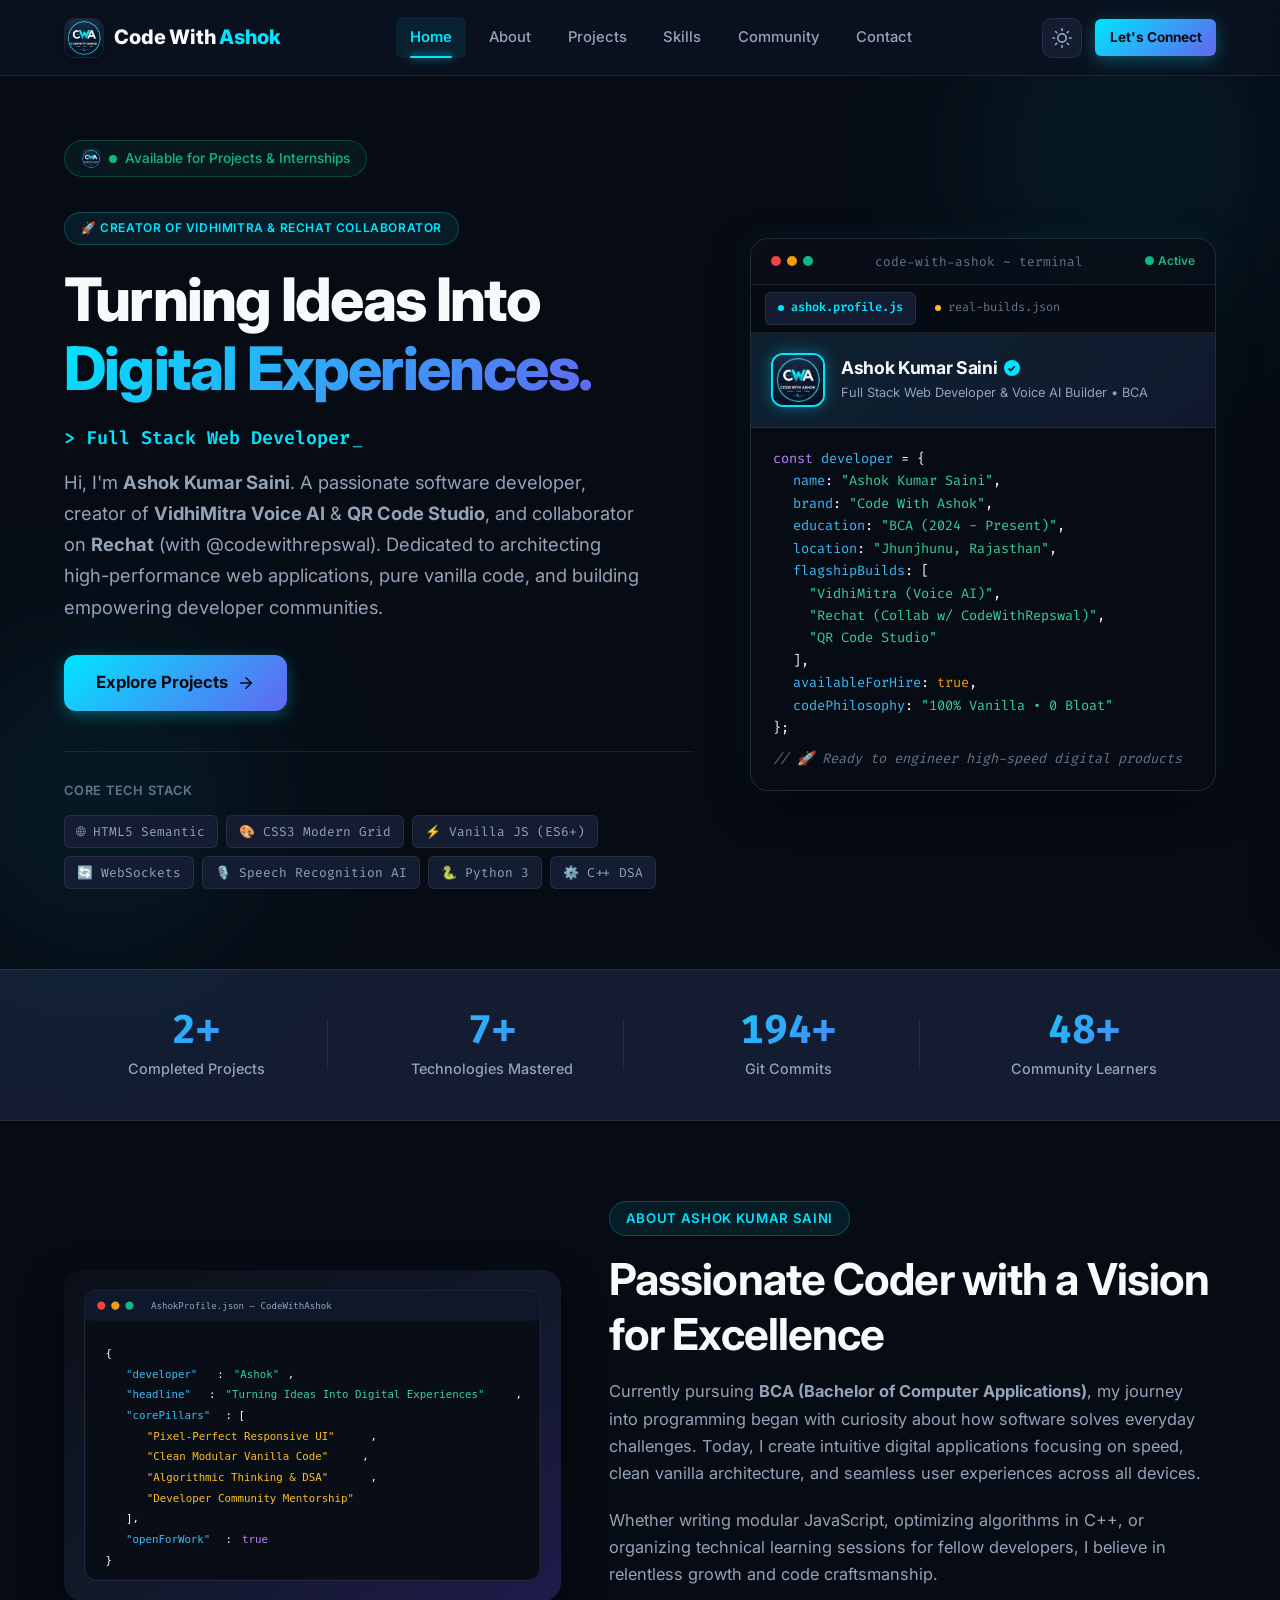
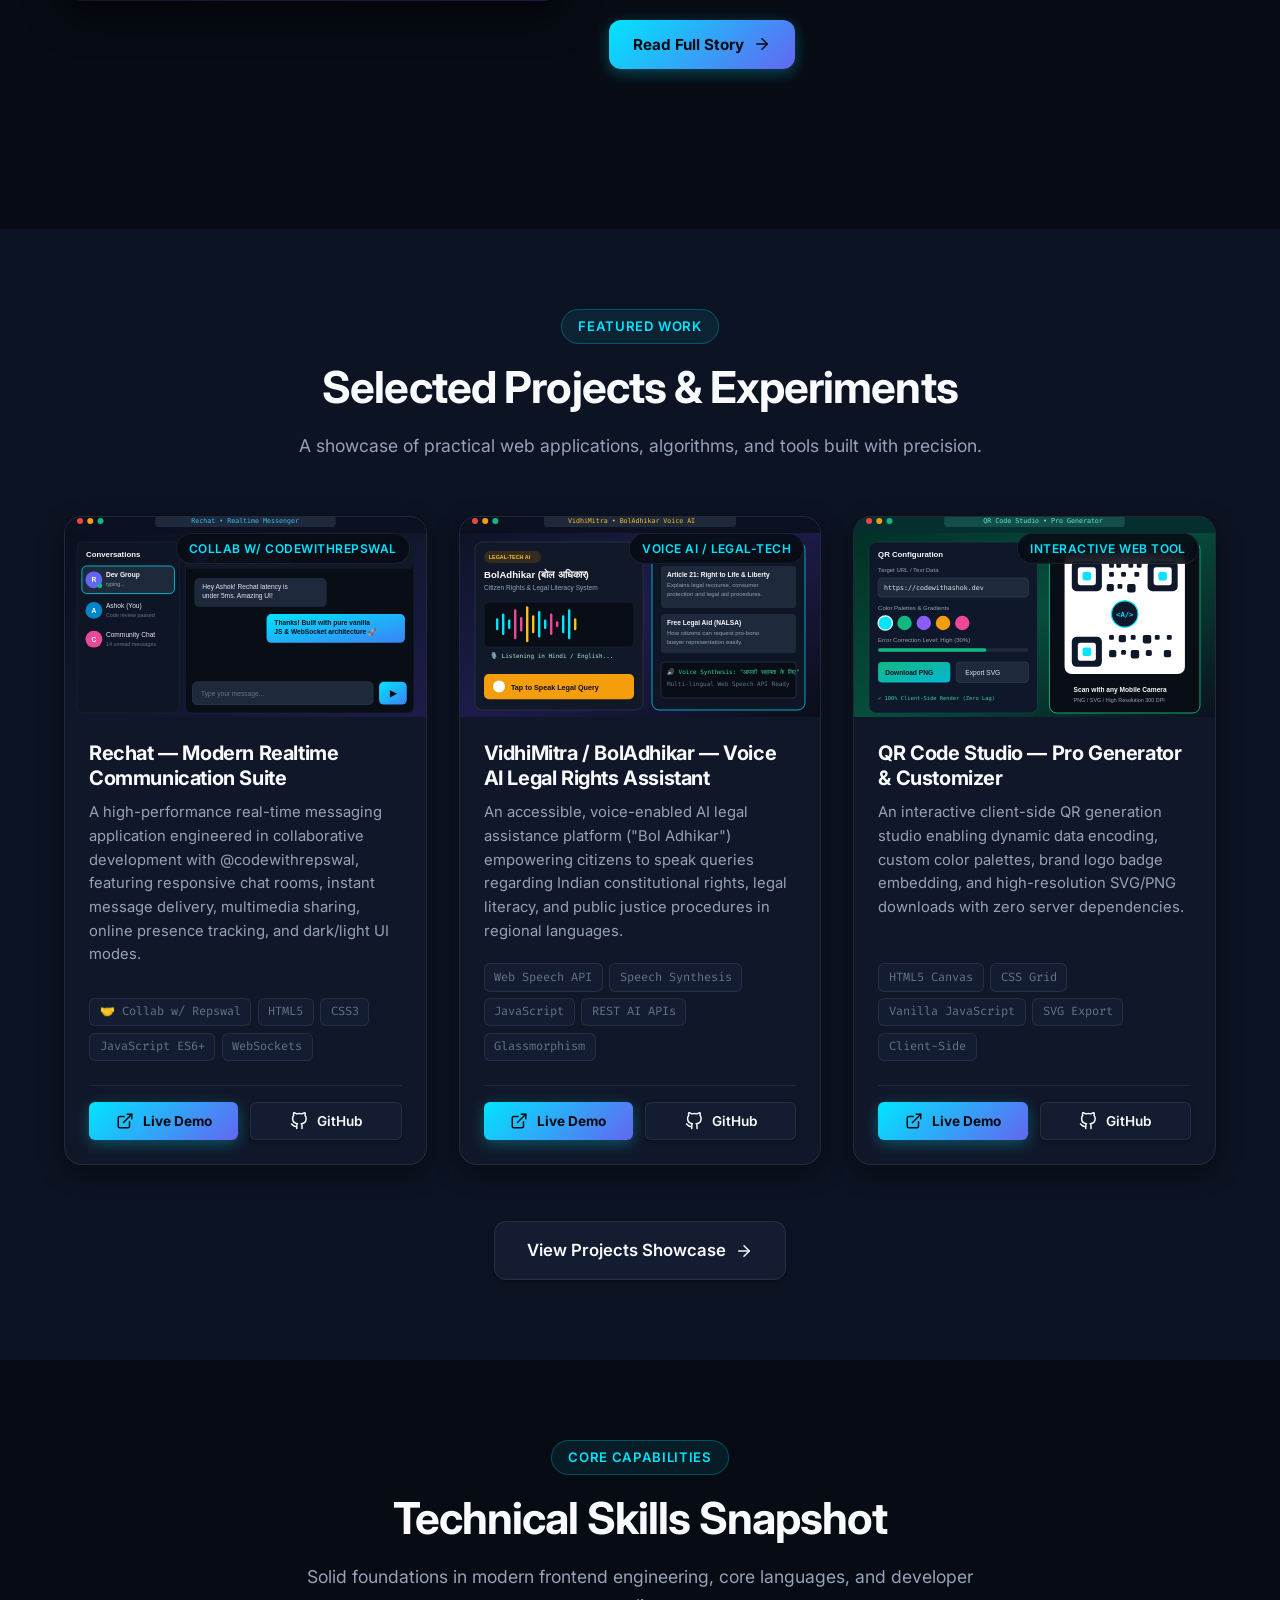
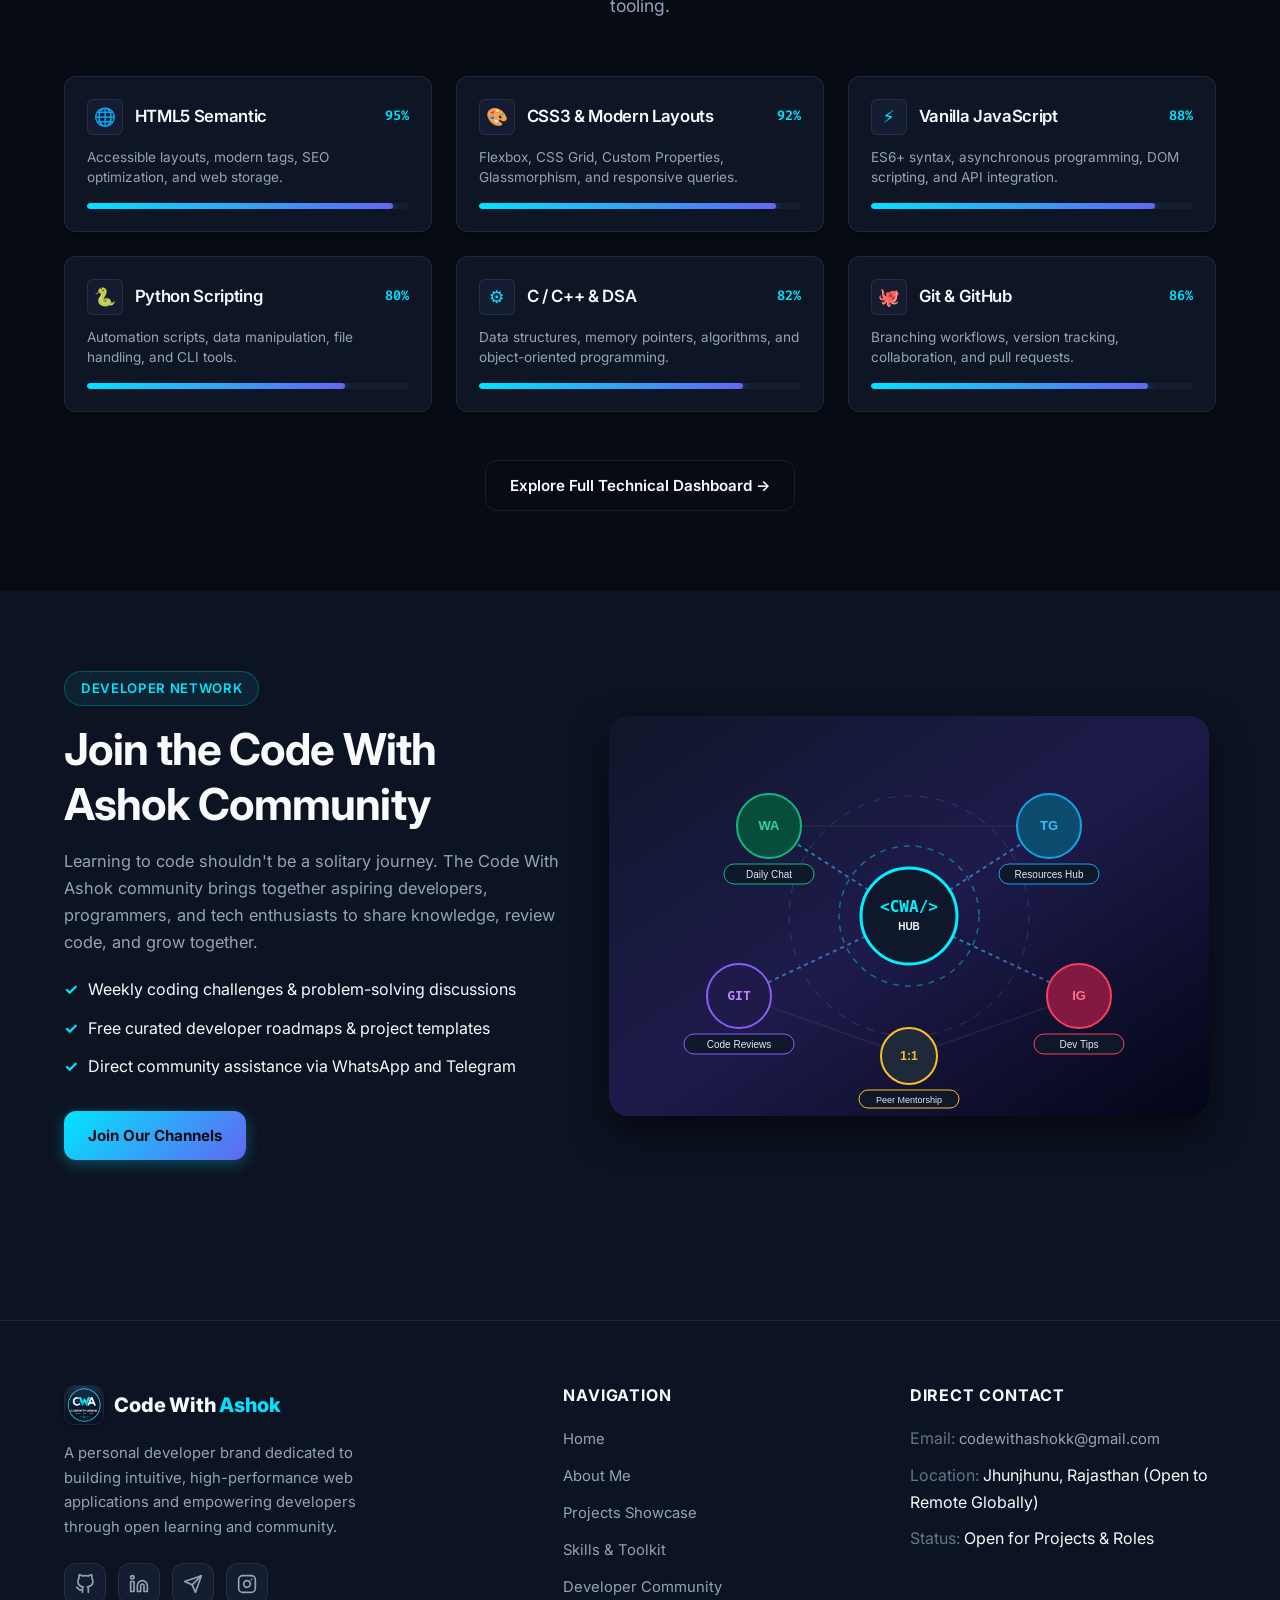
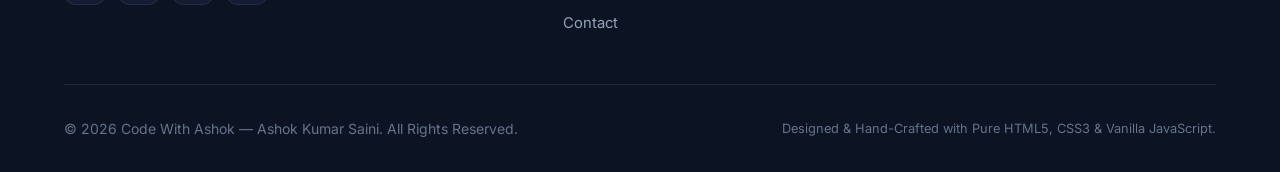
==== commit 8851ece1: "Update index.html" ====
--- a/index.html
+++ b/index.html
@@ -1,14 +1,17 @@
 <!DOCTYPE html>
 <html lang="en" data-theme="dark">
+
 <head>
   <meta charset="UTF-8" />
   <meta name="viewport" content="width=device-width, initial-scale=1.0" />
-  
+
   <!-- Primary SEO Meta Tags -->
   <title>Code With Ashok — Ashok Kumar Saini | Professional Developer Portfolio</title>
   <meta name="title" content="Code With Ashok — Ashok Kumar Saini | Professional Developer Portfolio" />
-  <meta name="description" content="Official developer portfolio of Ashok Kumar Saini. Full-stack web developer specializing in clean code, high-performance responsive web applications, and developer community building." />
-  <meta name="keywords" content="Code With Ashok, Ashok Kumar Saini, Ashok Developer, Full Stack Developer, Frontend Developer, Web Designer, JavaScript, HTML5, CSS3, Python, C++, Portfolio" />
+  <meta name="description"
+    content="Official developer portfolio of Ashok Kumar Saini. Full-stack web developer specializing in clean code, high-performance responsive web applications, and developer community building." />
+  <meta name="keywords"
+    content="Code With Ashok, Ashok Kumar Saini, Ashok Developer, Full Stack Developer, Frontend Developer, Web Designer, JavaScript, HTML5, CSS3, Python, C++, Portfolio" />
   <meta name="author" content="Ashok Kumar Saini" />
   <meta name="robots" content="index, follow" />
   <link rel="canonical" href="https://codewithashok.dev/index.html" />
@@ -17,14 +20,16 @@
   <meta property="og:type" content="website" />
   <meta property="og:url" content="https://codewithashok.dev/index.html" />
   <meta property="og:title" content="Code With Ashok — Ashok Kumar Saini | Turning Ideas Into Digital Experiences" />
-  <meta property="og:description" content="Explore cutting-edge projects, technical proficiencies, clean code architectures, and developer resources curated by Ashok Kumar Saini." />
+  <meta property="og:description"
+    content="Explore cutting-edge projects, technical proficiencies, clean code architectures, and developer resources curated by Ashok Kumar Saini." />
   <meta property="og:image" content="https://codewithashok.dev/assets/icons/codewithashokk.png" />
 
   <!-- Twitter Meta -->
   <meta property="twitter:card" content="summary_large_image" />
   <meta property="twitter:url" content="https://codewithashok.dev/index.html" />
   <meta property="twitter:title" content="Code With Ashok — Ashok Kumar Saini | Professional Developer Portfolio" />
-  <meta property="twitter:description" content="Full-stack web developer Ashok Kumar Saini specializing in clean code and high performance web experiences." />
+  <meta property="twitter:description"
+    content="Full-stack web developer Ashok Kumar Saini specializing in clean code and high performance web experiences." />
   <meta property="twitter:image" content="https://codewithashok.dev/assets/icons/codewithashokk.png" />
 
   <!-- Favicon -->
@@ -35,7 +40,9 @@
   <!-- Google Fonts Preconnect -->
   <link rel="preconnect" href="https://fonts.googleapis.com" />
   <link rel="preconnect" href="https://fonts.gstatic.com" crossorigin />
-  <link href="https://fonts.googleapis.com/css2?family=Fira+Code:wght@400;500;600&family=Inter:wght@400;500;600;700;800&display=swap" rel="stylesheet" />
+  <link
+    href="https://fonts.googleapis.com/css2?family=Fira+Code:wght@400;500;600&family=Inter:wght@400;500;600;700;800&display=swap"
+    rel="stylesheet" />
 
   <!-- Stylesheet -->
   <link rel="stylesheet" href="css/style.css" />
@@ -58,6 +65,7 @@
   }
   </script>
 </head>
+
 <body>
 
   <!-- Ambient Glow Effects -->
@@ -68,7 +76,8 @@
   <header class="navbar" role="banner">
     <div class="container nav-container">
       <a href="index.html" class="brand-logo" aria-label="Code With Ashok Home">
-        <img src="assets/icons/codewithashokk.png" alt="Code With Ashok Logo" class="brand-logo-img" width="40" height="40" />
+        <img src="assets/icons/codewithashokk.png" alt="Code With Ashok Logo" class="brand-logo-img" width="40"
+          height="40" />
         <span class="brand-text">Code With <span>Ashok</span></span>
       </a>
 
@@ -86,7 +95,8 @@
       <div class="nav-actions">
         <button id="theme-toggle-btn" class="theme-toggle-btn" aria-label="Switch to light theme" title="Switch Theme">
           <span id="theme-icon" aria-hidden="true">
-            <svg xmlns="http://www.w3.org/2000/svg" viewBox="0 0 24 24" fill="none" stroke="currentColor" stroke-width="2" stroke-linecap="round" stroke-linejoin="round">
+            <svg xmlns="http://www.w3.org/2000/svg" viewBox="0 0 24 24" fill="none" stroke="currentColor"
+              stroke-width="2" stroke-linecap="round" stroke-linejoin="round">
               <circle cx="12" cy="12" r="5"></circle>
               <line x1="12" y1="1" x2="12" y2="3"></line>
               <line x1="12" y1="21" x2="12" y2="23"></line>
@@ -101,7 +111,13 @@
         </button>
 
         <a href="contact.html" class="btn btn-primary btn-sm" style="display: none;" id="desktop-cta">Let's Connect</a>
-        <style>@media(min-width: 768px){ #desktop-cta { display: inline-flex !important; } }</style>
+        <style>
+          @media(min-width: 768px) {
+            #desktop-cta {
+              display: inline-flex !important;
+            }
+          }
+        </style>
 
         <!-- Mobile Hamburger Toggle -->
         <button id="hamburger-btn" class="hamburger-btn" aria-label="Toggle navigation drawer" aria-expanded="false">
@@ -128,20 +144,28 @@
     <div class="mobile-nav-footer">
       <a href="contact.html" class="btn btn-primary" style="width: 100%;">Let's Connect</a>
       <div class="mobile-socials">
-        <a href="https://github.com/CodeWithAshokk" target="_blank" rel="noopener noreferrer" class="social-icon-btn" aria-label="GitHub">
-          <svg viewBox="0 0 24 24" fill="none" stroke="currentColor" stroke-width="2" stroke-linecap="round" stroke-linejoin="round">
-            <path d="M9 19c-5 1.5-5-2.5-7-3m14 6v-3.87a3.37 3.37 0 0 0-.94-2.61c3.14-.35 6.44-1.54 6.44-7A5.44 5.44 0 0 0 20 4.77 5.07 5.07 0 0 0 19.91 1S18.73.65 16 2.48a13.38 13.38 0 0 0-7 0C6.27.65 5.09 1 5.09 1A5.07 5.07 0 0 0 5 4.77a5.44 5.44 0 0 0-1.5 3.78c0 5.42 3.3 6.61 6.44 7A3.37 3.37 0 0 0 9 18.13V22"></path>
+        <a href="https://github.com/CodeWithAshokk" target="_blank" rel="noopener noreferrer" class="social-icon-btn"
+          aria-label="GitHub">
+          <svg viewBox="0 0 24 24" fill="none" stroke="currentColor" stroke-width="2" stroke-linecap="round"
+            stroke-linejoin="round">
+            <path
+              d="M9 19c-5 1.5-5-2.5-7-3m14 6v-3.87a3.37 3.37 0 0 0-.94-2.61c3.14-.35 6.44-1.54 6.44-7A5.44 5.44 0 0 0 20 4.77 5.07 5.07 0 0 0 19.91 1S18.73.65 16 2.48a13.38 13.38 0 0 0-7 0C6.27.65 5.09 1 5.09 1A5.07 5.07 0 0 0 5 4.77a5.44 5.44 0 0 0-1.5 3.78c0 5.42 3.3 6.61 6.44 7A3.37 3.37 0 0 0 9 18.13V22">
+            </path>
           </svg>
         </a>
-        <a href="https://www.linkedin.com/in/ashokkumarsainii" target="_blank" rel="noopener noreferrer" class="social-icon-btn" aria-label="LinkedIn">
-          <svg viewBox="0 0 24 24" fill="none" stroke="currentColor" stroke-width="2" stroke-linecap="round" stroke-linejoin="round">
+        <a href="https://www.linkedin.com/in/ashokkumarsainii" target="_blank" rel="noopener noreferrer"
+          class="social-icon-btn" aria-label="LinkedIn">
+          <svg viewBox="0 0 24 24" fill="none" stroke="currentColor" stroke-width="2" stroke-linecap="round"
+            stroke-linejoin="round">
             <path d="M16 8a6 6 0 0 1 6 6v7h-4v-7a2 2 0 0 0-2-2 2 2 0 0 0-2 2v7h-4v-7a6 6 0 0 1 6-6z"></path>
             <rect x="2" y="9" width="4" height="12"></rect>
             <circle cx="4" cy="4" r="2"></circle>
           </svg>
         </a>
-        <a href="https://t.me/+O-ia_6re6TllYWFl" target="_blank" rel="noopener noreferrer" class="social-icon-btn" aria-label="Telegram">
-          <svg viewBox="0 0 24 24" fill="none" stroke="currentColor" stroke-width="2" stroke-linecap="round" stroke-linejoin="round">
+        <a href="https://t.me/+O-ia_6re6TllYWFl" target="_blank" rel="noopener noreferrer" class="social-icon-btn"
+          aria-label="Telegram">
+          <svg viewBox="0 0 24 24" fill="none" stroke="currentColor" stroke-width="2" stroke-linecap="round"
+            stroke-linejoin="round">
             <line x1="22" y1="2" x2="11" y2="13"></line>
             <polygon points="22 2 15 22 11 13 2 9 22 2"></polygon>
           </svg>
@@ -156,16 +180,18 @@
     <!-- HERO SECTION -->
     <section class="hero" aria-labelledby="hero-heading">
       <div class="container hero-grid">
-        
+
         <!-- Left Hero Content -->
         <div class="hero-content reveal-on-scroll">
           <div style="display: flex; flex-wrap: wrap; gap: 0.65rem; align-items: center; margin-bottom: 1.25rem;">
             <div class="hero-badge" style="display: inline-flex; align-items: center; gap: 0.5rem;">
-              <img src="assets/icons/codewithashokk.png" alt="Code With Ashok Logo" width="20" height="20" style="border-radius: 5px; object-fit: cover;" />
+              <img src="assets/icons/codewithashokk.png" alt="Code With Ashok Logo" width="20" height="20"
+                style="border-radius: 5px; object-fit: cover;" />
               <span class="pulse-dot" aria-hidden="true"></span>
               <span>Available for Projects &amp; Internships</span>
             </div>
-            <span class="section-tag" style="margin-bottom: 0; font-size: 0.75rem;">🚀 Creator of VidhiMitra &amp; Rechat Collaborator</span>
+            <span class="section-tag" style="margin-bottom: 0; font-size: 0.75rem;">🚀 Creator of VidhiMitra &amp;
+              Rechat Collaborator</span>
           </div>
 
           <h1 id="hero-heading" class="hero-title">
@@ -174,18 +200,23 @@
 
           <!-- Live Typewriter Sub-Heading -->
           <div class="typewriter-wrap" aria-label="Developer Specializations">
-            <span>&gt;&nbsp;</span><span id="typewriter" class="typewriter-text">Full Stack Web Developer</span><span class="typewriter-cursor">_</span>
+            <span>&gt;&nbsp;</span><span id="typewriter" class="typewriter-text">Full Stack Web Developer</span><span
+              class="typewriter-cursor">_</span>
           </div>
 
           <p class="hero-subtitle">
-            Hi, I'm <strong>Ashok Kumar Saini</strong>. A passionate software developer, creator of <strong>VidhiMitra Voice AI</strong> &amp; <strong>QR Code Studio</strong>, and collaborator on <strong>Rechat</strong> (with @codewithrepswal). Dedicated to architecting high-performance web applications, pure vanilla code, and building empowering developer communities.
+            Hi, I'm <strong>Ashok Kumar Saini</strong>. A passionate software developer, creator of <strong>VidhiMitra
+              Voice AI</strong> &amp; <strong>QR Code Studio</strong>, and collaborator on <strong>Rechat</strong> (with
+            @codewithrepswal). Dedicated to architecting high-performance web applications, pure vanilla code, and
+            building empowering developer communities.
           </p>
 
           <!-- Call to Action Buttons -->
           <div class="btn-group">
             <a href="projects.html" class="btn btn-primary btn-lg">
               Explore Projects
-              <svg xmlns="http://www.w3.org/2000/svg" viewBox="0 0 24 24" fill="none" stroke="currentColor" stroke-width="2" stroke-linecap="round" stroke-linejoin="round" aria-hidden="true">
+              <svg xmlns="http://www.w3.org/2000/svg" viewBox="0 0 24 24" fill="none" stroke="currentColor"
+                stroke-width="2" stroke-linecap="round" stroke-linejoin="round" aria-hidden="true">
                 <line x1="5" y1="12" x2="19" y2="12"></line>
                 <polyline points="12 5 19 12 12 19"></polyline>
               </svg>
@@ -210,7 +241,7 @@
         <!-- Right Hero Visual / Interactive Workstation Card -->
         <div class="hero-visual reveal-on-scroll">
           <div class="hero-card-frame">
-            
+
             <!-- Window Titlebar with Traffic Dots -->
             <div class="card-header-bar">
               <div class="window-dots" aria-hidden="true">
@@ -237,7 +268,8 @@
             <!-- Tab Pane 1: Profile & Live Code -->
             <div id="tab-profile" class="terminal-pane active">
               <div class="hero-dev-header">
-                <img src="assets/icons/codewithashokk.png" alt="Code With Ashok Logo" class="hero-dev-img" width="54" height="54" />
+                <img src="assets/icons/codewithashokk.png" alt="Code With Ashok Logo" class="hero-dev-img" width="54"
+                  height="54" />
                 <div class="hero-dev-info">
                   <h3>
                     Ashok Kumar Saini
@@ -249,19 +281,27 @@
 
               <div class="code-snippet-box">
                 <div><span class="code-keyword">const</span> <span class="code-var">developer</span> = {</div>
-                <div style="padding-left: 1.25rem;"><span class="code-var">name</span>: <span class="code-string">"Ashok Kumar Saini"</span>,</div>
-                <div style="padding-left: 1.25rem;"><span class="code-var">brand</span>: <span class="code-string">"Code With Ashok"</span>,</div>
-                <div style="padding-left: 1.25rem;"><span class="code-var">education</span>: <span class="code-string">"BCA (2024 - Present)"</span>,</div>
-                <div style="padding-left: 1.25rem;"><span class="code-var">location</span>: <span class="code-string">"Jhunjhunu, Rajasthan"</span>,</div>
+                <div style="padding-left: 1.25rem;"><span class="code-var">name</span>: <span class="code-string">"Ashok
+                    Kumar Saini"</span>,</div>
+                <div style="padding-left: 1.25rem;"><span class="code-var">brand</span>: <span class="code-string">"Code
+                    With Ashok"</span>,</div>
+                <div style="padding-left: 1.25rem;"><span class="code-var">education</span>: <span
+                    class="code-string">"BCA (2024 - Present)"</span>,</div>
+                <div style="padding-left: 1.25rem;"><span class="code-var">location</span>: <span
+                    class="code-string">"Jhunjhunu, Rajasthan"</span>,</div>
                 <div style="padding-left: 1.25rem;"><span class="code-var">flagshipBuilds</span>: [</div>
                 <div style="padding-left: 2.25rem;"><span class="code-string">"VidhiMitra (Voice AI)"</span>,</div>
-                <div style="padding-left: 2.25rem;"><span class="code-string">"Rechat (Collab w/ CodeWithRepswal)"</span>,</div>
+                <div style="padding-left: 2.25rem;"><span class="code-string">"Rechat (Collab w/
+                    CodeWithRepswal)"</span>,</div>
                 <div style="padding-left: 2.25rem;"><span class="code-string">"QR Code Studio"</span></div>
                 <div style="padding-left: 1.25rem;">],</div>
-                <div style="padding-left: 1.25rem;"><span class="code-var">availableForHire</span>: <span class="code-bool">true</span>,</div>
-                <div style="padding-left: 1.25rem;"><span class="code-var">codePhilosophy</span>: <span class="code-string">"100% Vanilla • 0 Bloat"</span></div>
+                <div style="padding-left: 1.25rem;"><span class="code-var">availableForHire</span>: <span
+                    class="code-bool">true</span>,</div>
+                <div style="padding-left: 1.25rem;"><span class="code-var">codePhilosophy</span>: <span
+                    class="code-string">"100% Vanilla • 0 Bloat"</span></div>
                 <div>};</div>
-                <div class="code-comment" style="margin-top: 0.5rem;">// 🚀 Ready to engineer high-speed digital products</div>
+                <div class="code-comment" style="margin-top: 0.5rem;">// 🚀 Ready to engineer high-speed digital
+                  products</div>
               </div>
             </div>
 
@@ -270,17 +310,24 @@
               <div class="code-snippet-box" style="padding-top: 1.5rem;">
                 <div>{</div>
                 <div style="padding-left: 1.25rem;"><span class="code-var">"rechat"</span>: {</div>
-                <div style="padding-left: 2.25rem;"><span class="code-var">"type"</span>: <span class="code-string">"Realtime Messenger"</span>,</div>
-                <div style="padding-left: 2.25rem;"><span class="code-var">"collabWith"</span>: <span class="code-string">"@codewithrepswal"</span>,</div>
-                <div style="padding-left: 2.25rem;"><span class="code-var">"protocol"</span>: <span class="code-string">"WebSockets &amp; WebRTC"</span>,</div>
-                <div style="padding-left: 2.25rem;"><span class="code-var">"status"</span>: <span class="code-string">"Production Ready"</span></div>
+                <div style="padding-left: 2.25rem;"><span class="code-var">"type"</span>: <span
+                    class="code-string">"Realtime Messenger"</span>,</div>
+                <div style="padding-left: 2.25rem;"><span class="code-var">"collabWith"</span>: <span
+                    class="code-string">"@codewithrepswal"</span>,</div>
+                <div style="padding-left: 2.25rem;"><span class="code-var">"protocol"</span>: <span
+                    class="code-string">"WebSockets &amp; WebRTC"</span>,</div>
+                <div style="padding-left: 2.25rem;"><span class="code-var">"status"</span>: <span
+                    class="code-string">"Production Ready"</span></div>
                 <div style="padding-left: 1.25rem;">},</div>
                 <div style="padding-left: 1.25rem;"><span class="code-var">"vidhiMitra"</span>: {</div>
-                <div style="padding-left: 2.25rem;"><span class="code-var">"type"</span>: <span class="code-string">"BolAdhikar Voice AI"</span>,</div>
-                <div style="padding-left: 2.25rem;"><span class="code-var">"domain"</span>: <span class="code-string">"Legal-Tech &amp; Citizen Rights"</span></div>
+                <div style="padding-left: 2.25rem;"><span class="code-var">"type"</span>: <span
+                    class="code-string">"BolAdhikar Voice AI"</span>,</div>
+                <div style="padding-left: 2.25rem;"><span class="code-var">"domain"</span>: <span
+                    class="code-string">"Legal-Tech &amp; Citizen Rights"</span></div>
                 <div style="padding-left: 1.25rem;">},</div>
                 <div style="padding-left: 1.25rem;"><span class="code-var">"qrCodeStudio"</span>: {</div>
-                <div style="padding-left: 2.25rem;"><span class="code-var">"render"</span>: <span class="code-string">"Client-Side Canvas &amp; SVG"</span></div>
+                <div style="padding-left: 2.25rem;"><span class="code-var">"render"</span>: <span
+                    class="code-string">"Client-Side Canvas &amp; SVG"</span></div>
                 <div style="padding-left: 1.25rem;">}</div>
                 <div>}</div>
               </div>
@@ -322,21 +369,27 @@
       <div class="container">
         <div class="about-hero-grid">
           <div class="reveal-on-scroll">
-            <img src="assets/images/about-banner.svg" alt="Ashok Kumar Saini Code Workspace Overview" width="600" height="400" style="border-radius: var(--radius-lg); box-shadow: var(--shadow-lg);" />
+            <img src="assets/images/about-banner.svg" alt="Ashok Kumar Saini Code Workspace Overview" width="600"
+              height="400" style="border-radius: var(--radius-lg); box-shadow: var(--shadow-lg);" />
           </div>
           <div class="reveal-on-scroll">
             <span class="section-tag">About Ashok Kumar Saini</span>
             <h2 id="about-preview-title" class="section-title">Passionate Coder with a Vision for Excellence</h2>
             <p style="margin-bottom: 1.25rem;">
-              Currently pursuing <strong>BCA (Bachelor of Computer Applications)</strong>, my journey into programming began with curiosity about how software solves everyday challenges. Today, I create intuitive digital applications focusing on speed, clean vanilla architecture, and seamless user experiences across all devices.
+              Currently pursuing <strong>BCA (Bachelor of Computer Applications)</strong>, my journey into programming
+              began with curiosity about how software solves everyday challenges. Today, I create intuitive digital
+              applications focusing on speed, clean vanilla architecture, and seamless user experiences across all
+              devices.
             </p>
             <p style="margin-bottom: 2rem;">
-              Whether writing modular JavaScript, optimizing algorithms in C++, or organizing technical learning sessions for fellow developers, I believe in relentless growth and code craftsmanship.
+              Whether writing modular JavaScript, optimizing algorithms in C++, or organizing technical learning
+              sessions for fellow developers, I believe in relentless growth and code craftsmanship.
             </p>
             <div class="btn-group">
               <a href="about.html" class="btn btn-primary">
                 Read Full Story
-                <svg xmlns="http://www.w3.org/2000/svg" viewBox="0 0 24 24" fill="none" stroke="currentColor" stroke-width="2" stroke-linecap="round" stroke-linejoin="round" aria-hidden="true">
+                <svg xmlns="http://www.w3.org/2000/svg" viewBox="0 0 24 24" fill="none" stroke="currentColor"
+                  stroke-width="2" stroke-linecap="round" stroke-linejoin="round" aria-hidden="true">
                   <line x1="5" y1="12" x2="19" y2="12"></line>
                   <polyline points="12 5 19 12 12 19"></polyline>
                 </svg>
@@ -353,21 +406,25 @@
         <div class="section-title-wrap reveal-on-scroll">
           <span class="section-tag">Featured Work</span>
           <h2 id="featured-projects-title" class="section-title">Selected Projects &amp; Experiments</h2>
-          <p class="section-desc">A showcase of practical web applications, algorithms, and tools built with precision.</p>
+          <p class="section-desc">A showcase of practical web applications, algorithms, and tools built with precision.
+          </p>
         </div>
 
         <!-- Rendered statically and synced via js/projects.js -->
         <div id="featured-projects-container" class="projects-grid">
-          
+
           <!-- Featured Project 1: Rechat -->
           <article class="project-card reveal-on-scroll revealed" data-category="fullstack">
             <div class="project-thumb">
-              <img src="assets/images/project-rechat.svg" alt="Rechat — Modern Realtime Communication Suite Thumbnail" loading="lazy" width="600" height="360" />
+              <img src="assets/images/project-rechat.svg" alt="Rechat — Modern Realtime Communication Suite Thumbnail"
+                loading="lazy" width="600" height="360" />
               <span class="project-badge">Collab w/ CodeWithRepswal</span>
             </div>
             <div class="project-body">
               <h3 class="project-title">Rechat — Modern Realtime Communication Suite</h3>
-              <p class="project-desc">A high-performance real-time messaging application engineered in collaborative development with @codewithrepswal, featuring responsive chat rooms, instant message delivery, multimedia sharing, online presence tracking, and dark/light UI modes.</p>
+              <p class="project-desc">A high-performance real-time messaging application engineered in collaborative
+                development with @codewithrepswal, featuring responsive chat rooms, instant message delivery, multimedia
+                sharing, online presence tracking, and dark/light UI modes.</p>
               <div class="project-tags">
                 <span class="project-tag">🤝 Collab w/ Repswal</span>
                 <span class="project-tag">HTML5</span>
@@ -376,17 +433,23 @@
                 <span class="project-tag">WebSockets</span>
               </div>
               <div class="project-actions">
-                <a href="https://github.com/CodeWithAshokk" target="_blank" rel="noopener noreferrer" class="btn btn-primary btn-sm" aria-label="View live demo of Rechat">
-                  <svg xmlns="http://www.w3.org/2000/svg" viewBox="0 0 24 24" fill="none" stroke="currentColor" stroke-width="2" stroke-linecap="round" stroke-linejoin="round" width="16" height="16">
+                <a href="https://github.com/CodeWithAshokk" target="_blank" rel="noopener noreferrer"
+                  class="btn btn-primary btn-sm" aria-label="View live demo of Rechat">
+                  <svg xmlns="http://www.w3.org/2000/svg" viewBox="0 0 24 24" fill="none" stroke="currentColor"
+                    stroke-width="2" stroke-linecap="round" stroke-linejoin="round" width="16" height="16">
                     <path d="M18 13v6a2 2 0 0 1-2 2H5a2 2 0 0 1-2-2V8a2 2 0 0 1 2-2h6"></path>
                     <polyline points="15 3 21 3 21 9"></polyline>
                     <line x1="10" y1="14" x2="21" y2="3"></line>
                   </svg>
                   Live Demo
                 </a>
-                <a href="https://github.com/CodeWithAshokk/rechat" target="_blank" rel="noopener noreferrer" class="btn btn-secondary btn-sm" aria-label="View GitHub source code of Rechat">
-                  <svg xmlns="http://www.w3.org/2000/svg" viewBox="0 0 24 24" fill="none" stroke="currentColor" stroke-width="2" stroke-linecap="round" stroke-linejoin="round" width="16" height="16">
-                    <path d="M9 19c-5 1.5-5-2.5-7-3m14 6v-3.87a3.37 3.37 0 0 0-.94-2.61c3.14-.35 6.44-1.54 6.44-7A5.44 5.44 0 0 0 20 4.77 5.07 5.07 0 0 0 19.91 1S18.73.65 16 2.48a13.38 13.38 0 0 0-7 0C6.27.65 5.09 1 5.09 1A5.07 5.07 0 0 0 5 4.77a5.44 5.44 0 0 0-1.5 3.78c0 5.42 3.3 6.61 6.44 7A3.37 3.37 0 0 0 9 18.13V22"></path>
+                <a href="https://github.com/CodeWithAshokk/rechat" target="_blank" rel="noopener noreferrer"
+                  class="btn btn-secondary btn-sm" aria-label="View GitHub source code of Rechat">
+                  <svg xmlns="http://www.w3.org/2000/svg" viewBox="0 0 24 24" fill="none" stroke="currentColor"
+                    stroke-width="2" stroke-linecap="round" stroke-linejoin="round" width="16" height="16">
+                    <path
+                      d="M9 19c-5 1.5-5-2.5-7-3m14 6v-3.87a3.37 3.37 0 0 0-.94-2.61c3.14-.35 6.44-1.54 6.44-7A5.44 5.44 0 0 0 20 4.77 5.07 5.07 0 0 0 19.91 1S18.73.65 16 2.48a13.38 13.38 0 0 0-7 0C6.27.65 5.09 1 5.09 1A5.07 5.07 0 0 0 5 4.77a5.44 5.44 0 0 0-1.5 3.78c0 5.42 3.3 6.61 6.44 7A3.37 3.37 0 0 0 9 18.13V22">
+                    </path>
                   </svg>
                   GitHub
                 </a>
@@ -397,12 +460,16 @@
           <!-- Featured Project 2: VidhiMitra -->
           <article class="project-card reveal-on-scroll revealed" data-category="ai">
             <div class="project-thumb">
-              <img src="assets/images/project-vidhimitra.svg" alt="VidhiMitra / BolAdhikar — Voice AI Legal Rights Assistant Thumbnail" loading="lazy" width="600" height="360" />
+              <img src="assets/images/project-vidhimitra.svg"
+                alt="VidhiMitra / BolAdhikar — Voice AI Legal Rights Assistant Thumbnail" loading="lazy" width="600"
+                height="360" />
               <span class="project-badge">Voice AI / Legal-Tech</span>
             </div>
             <div class="project-body">
               <h3 class="project-title">VidhiMitra / BolAdhikar — Voice AI Legal Rights Assistant</h3>
-              <p class="project-desc">An accessible, voice-enabled AI legal assistance platform ("Bol Adhikar") empowering citizens to speak queries regarding Indian constitutional rights, legal literacy, and public justice procedures in regional languages.</p>
+              <p class="project-desc">An accessible, voice-enabled AI legal assistance platform ("Bol Adhikar")
+                empowering citizens to speak queries regarding Indian constitutional rights, legal literacy, and public
+                justice procedures in regional languages.</p>
               <div class="project-tags">
                 <span class="project-tag">Web Speech API</span>
                 <span class="project-tag">Speech Synthesis</span>
@@ -411,17 +478,24 @@
                 <span class="project-tag">Glassmorphism</span>
               </div>
               <div class="project-actions">
-                <a href="https://github.com/CodeWithAshokk" target="_blank" rel="noopener noreferrer" class="btn btn-primary btn-sm" aria-label="View live demo of VidhiMitra">
-                  <svg xmlns="http://www.w3.org/2000/svg" viewBox="0 0 24 24" fill="none" stroke="currentColor" stroke-width="2" stroke-linecap="round" stroke-linejoin="round" width="16" height="16">
+                <a href="https://github.com/CodeWithAshokk" target="_blank" rel="noopener noreferrer"
+                  class="btn btn-primary btn-sm" aria-label="View live demo of VidhiMitra">
+                  <svg xmlns="http://www.w3.org/2000/svg" viewBox="0 0 24 24" fill="none" stroke="currentColor"
+                    stroke-width="2" stroke-linecap="round" stroke-linejoin="round" width="16" height="16">
                     <path d="M18 13v6a2 2 0 0 1-2 2H5a2 2 0 0 1-2-2V8a2 2 0 0 1 2-2h6"></path>
                     <polyline points="15 3 21 3 21 9"></polyline>
                     <line x1="10" y1="14" x2="21" y2="3"></line>
                   </svg>
                   Live Demo
                 </a>
-                <a href="https://github.com/CodeWithAshokk/vidhimitra-voice-ai" target="_blank" rel="noopener noreferrer" class="btn btn-secondary btn-sm" aria-label="View GitHub source code of VidhiMitra">
-                  <svg xmlns="http://www.w3.org/2000/svg" viewBox="0 0 24 24" fill="none" stroke="currentColor" stroke-width="2" stroke-linecap="round" stroke-linejoin="round" width="16" height="16">
-                    <path d="M9 19c-5 1.5-5-2.5-7-3m14 6v-3.87a3.37 3.37 0 0 0-.94-2.61c3.14-.35 6.44-1.54 6.44-7A5.44 5.44 0 0 0 20 4.77 5.07 5.07 0 0 0 19.91 1S18.73.65 16 2.48a13.38 13.38 0 0 0-7 0C6.27.65 5.09 1 5.09 1A5.07 5.07 0 0 0 5 4.77a5.44 5.44 0 0 0-1.5 3.78c0 5.42 3.3 6.61 6.44 7A3.37 3.37 0 0 0 9 18.13V22"></path>
+                <a href="https://github.com/CodeWithAshokk/vidhimitra-voice-ai" target="_blank"
+                  rel="noopener noreferrer" class="btn btn-secondary btn-sm"
+                  aria-label="View GitHub source code of VidhiMitra">
+                  <svg xmlns="http://www.w3.org/2000/svg" viewBox="0 0 24 24" fill="none" stroke="currentColor"
+                    stroke-width="2" stroke-linecap="round" stroke-linejoin="round" width="16" height="16">
+                    <path
+                      d="M9 19c-5 1.5-5-2.5-7-3m14 6v-3.87a3.37 3.37 0 0 0-.94-2.61c3.14-.35 6.44-1.54 6.44-7A5.44 5.44 0 0 0 20 4.77 5.07 5.07 0 0 0 19.91 1S18.73.65 16 2.48a13.38 13.38 0 0 0-7 0C6.27.65 5.09 1 5.09 1A5.07 5.07 0 0 0 5 4.77a5.44 5.44 0 0 0-1.5 3.78c0 5.42 3.3 6.61 6.44 7A3.37 3.37 0 0 0 9 18.13V22">
+                    </path>
                   </svg>
                   GitHub
                 </a>
@@ -432,12 +506,15 @@
           <!-- Featured Project 3: QR Code Studio -->
           <article class="project-card reveal-on-scroll revealed" data-category="frontend">
             <div class="project-thumb">
-              <img src="assets/images/project-qrcode.svg" alt="QR Code Studio — Pro Generator & Customizer Thumbnail" loading="lazy" width="600" height="360" />
+              <img src="assets/images/project-qrcode.svg" alt="QR Code Studio — Pro Generator & Customizer Thumbnail"
+                loading="lazy" width="600" height="360" />
               <span class="project-badge">Interactive Web Tool</span>
             </div>
             <div class="project-body">
               <h3 class="project-title">QR Code Studio — Pro Generator & Customizer</h3>
-              <p class="project-desc">An interactive client-side QR generation studio enabling dynamic data encoding, custom color palettes, brand logo badge embedding, and high-resolution SVG/PNG downloads with zero server dependencies.</p>
+              <p class="project-desc">An interactive client-side QR generation studio enabling dynamic data encoding,
+                custom color palettes, brand logo badge embedding, and high-resolution SVG/PNG downloads with zero
+                server dependencies.</p>
               <div class="project-tags">
                 <span class="project-tag">HTML5 Canvas</span>
                 <span class="project-tag">CSS Grid</span>
@@ -446,17 +523,23 @@
                 <span class="project-tag">Client-Side</span>
               </div>
               <div class="project-actions">
-                <a href="https://github.com/CodeWithAshokk" target="_blank" rel="noopener noreferrer" class="btn btn-primary btn-sm" aria-label="View live demo of QR Code Studio">
-                  <svg xmlns="http://www.w3.org/2000/svg" viewBox="0 0 24 24" fill="none" stroke="currentColor" stroke-width="2" stroke-linecap="round" stroke-linejoin="round" width="16" height="16">
+                <a href="https://github.com/CodeWithAshokk" target="_blank" rel="noopener noreferrer"
+                  class="btn btn-primary btn-sm" aria-label="View live demo of QR Code Studio">
+                  <svg xmlns="http://www.w3.org/2000/svg" viewBox="0 0 24 24" fill="none" stroke="currentColor"
+                    stroke-width="2" stroke-linecap="round" stroke-linejoin="round" width="16" height="16">
                     <path d="M18 13v6a2 2 0 0 1-2 2H5a2 2 0 0 1-2-2V8a2 2 0 0 1 2-2h6"></path>
                     <polyline points="15 3 21 3 21 9"></polyline>
                     <line x1="10" y1="14" x2="21" y2="3"></line>
                   </svg>
                   Live Demo
                 </a>
-                <a href="https://github.com/CodeWithAshokk/qr-code-studio" target="_blank" rel="noopener noreferrer" class="btn btn-secondary btn-sm" aria-label="View GitHub source code of QR Code Studio">
-                  <svg xmlns="http://www.w3.org/2000/svg" viewBox="0 0 24 24" fill="none" stroke="currentColor" stroke-width="2" stroke-linecap="round" stroke-linejoin="round" width="16" height="16">
-                    <path d="M9 19c-5 1.5-5-2.5-7-3m14 6v-3.87a3.37 3.37 0 0 0-.94-2.61c3.14-.35 6.44-1.54 6.44-7A5.44 5.44 0 0 0 20 4.77 5.07 5.07 0 0 0 19.91 1S18.73.65 16 2.48a13.38 13.38 0 0 0-7 0C6.27.65 5.09 1 5.09 1A5.07 5.07 0 0 0 5 4.77a5.44 5.44 0 0 0-1.5 3.78c0 5.42 3.3 6.61 6.44 7A3.37 3.37 0 0 0 9 18.13V22"></path>
+                <a href="https://github.com/CodeWithAshokk/qr-code-studio" target="_blank" rel="noopener noreferrer"
+                  class="btn btn-secondary btn-sm" aria-label="View GitHub source code of QR Code Studio">
+                  <svg xmlns="http://www.w3.org/2000/svg" viewBox="0 0 24 24" fill="none" stroke="currentColor"
+                    stroke-width="2" stroke-linecap="round" stroke-linejoin="round" width="16" height="16">
+                    <path
+                      d="M9 19c-5 1.5-5-2.5-7-3m14 6v-3.87a3.37 3.37 0 0 0-.94-2.61c3.14-.35 6.44-1.54 6.44-7A5.44 5.44 0 0 0 20 4.77 5.07 5.07 0 0 0 19.91 1S18.73.65 16 2.48a13.38 13.38 0 0 0-7 0C6.27.65 5.09 1 5.09 1A5.07 5.07 0 0 0 5 4.77a5.44 5.44 0 0 0-1.5 3.78c0 5.42 3.3 6.61 6.44 7A3.37 3.37 0 0 0 9 18.13V22">
+                    </path>
                   </svg>
                   GitHub
                 </a>
@@ -469,7 +552,8 @@
         <div style="text-align: center; margin-top: 3.5rem;" class="reveal-on-scroll">
           <a href="projects.html" class="btn btn-secondary btn-lg">
             View Projects Showcase
-            <svg xmlns="http://www.w3.org/2000/svg" viewBox="0 0 24 24" fill="none" stroke="currentColor" stroke-width="2" stroke-linecap="round" stroke-linejoin="round" aria-hidden="true">
+            <svg xmlns="http://www.w3.org/2000/svg" viewBox="0 0 24 24" fill="none" stroke="currentColor"
+              stroke-width="2" stroke-linecap="round" stroke-linejoin="round" aria-hidden="true">
               <line x1="5" y1="12" x2="19" y2="12"></line>
               <polyline points="12 5 19 12 12 19"></polyline>
             </svg>
@@ -484,7 +568,8 @@
         <div class="section-title-wrap reveal-on-scroll">
           <span class="section-tag">Core Capabilities</span>
           <h2 id="skills-overview-title" class="section-title">Technical Skills Snapshot</h2>
-          <p class="section-desc">Solid foundations in modern frontend engineering, core languages, and developer tooling.</p>
+          <p class="section-desc">Solid foundations in modern frontend engineering, core languages, and developer
+            tooling.</p>
         </div>
 
         <div class="skills-grid">
@@ -593,17 +678,21 @@
             <span class="section-tag">Developer Network</span>
             <h2 id="community-invite-title" class="section-title">Join the Code With Ashok Community</h2>
             <p style="margin-bottom: 1.25rem;">
-              Learning to code shouldn't be a solitary journey. The Code With Ashok community brings together aspiring developers, programmers, and tech enthusiasts to share knowledge, review code, and grow together.
+              Learning to code shouldn't be a solitary journey. The Code With Ashok community brings together aspiring
+              developers, programmers, and tech enthusiasts to share knowledge, review code, and grow together.
             </p>
             <ul style="margin-bottom: 2rem; display: flex; flex-direction: column; gap: 0.75rem;">
               <li style="display: flex; align-items: center; gap: 0.65rem;">
-                <span style="color: var(--accent-cyan); font-weight: bold;">✓</span> Weekly coding challenges &amp; problem-solving discussions
+                <span style="color: var(--accent-cyan); font-weight: bold;">✓</span> Weekly coding challenges &amp;
+                problem-solving discussions
               </li>
               <li style="display: flex; align-items: center; gap: 0.65rem;">
-                <span style="color: var(--accent-cyan); font-weight: bold;">✓</span> Free curated developer roadmaps &amp; project templates
+                <span style="color: var(--accent-cyan); font-weight: bold;">✓</span> Free curated developer roadmaps
+                &amp; project templates
               </li>
               <li style="display: flex; align-items: center; gap: 0.65rem;">
-                <span style="color: var(--accent-cyan); font-weight: bold;">✓</span> Direct community assistance via WhatsApp and Telegram
+                <span style="color: var(--accent-cyan); font-weight: bold;">✓</span> Direct community assistance via
+                WhatsApp and Telegram
               </li>
             </ul>
             <div class="btn-group">
@@ -611,7 +700,8 @@
             </div>
           </div>
           <div class="reveal-on-scroll">
-            <img src="assets/images/community-hero.svg" alt="Code With Ashok Community Hub" width="600" height="400" style="border-radius: var(--radius-lg); box-shadow: var(--shadow-lg);" />
+            <img src="assets/images/community-hero.svg" alt="Code With Ashok Community Hub" width="600" height="400"
+              style="border-radius: var(--radius-lg); box-shadow: var(--shadow-lg);" />
           </div>
         </div>
       </div>
@@ -623,37 +713,49 @@
   <footer class="footer" role="contentinfo">
     <div class="container">
       <div class="footer-grid">
-        
+
         <!-- Brand Description -->
         <div class="footer-brand">
           <a href="index.html" class="brand-logo">
-            <img src="assets/icons/codewithashokk.png" alt="Code With Ashok Logo" class="brand-logo-img" width="40" height="40" />
+            <img src="assets/icons/codewithashokk.png" alt="Code With Ashok Logo" class="brand-logo-img" width="40"
+              height="40" />
             <span class="brand-text">Code With <span>Ashok</span></span>
           </a>
           <p>
-            A personal developer brand dedicated to building intuitive, high-performance web applications and empowering developers through open learning and community.
+            A personal developer brand dedicated to building intuitive, high-performance web applications and empowering
+            developers through open learning and community.
           </p>
           <div class="social-links-row" style="margin-top: 1.5rem;">
-            <a href="https://github.com/CodeWithAshokk" target="_blank" rel="noopener noreferrer" class="social-icon-btn" aria-label="GitHub Profile">
-              <svg viewBox="0 0 24 24" fill="none" stroke="currentColor" stroke-width="2" stroke-linecap="round" stroke-linejoin="round">
-                <path d="M9 19c-5 1.5-5-2.5-7-3m14 6v-3.87a3.37 3.37 0 0 0-.94-2.61c3.14-.35 6.44-1.54 6.44-7A5.44 5.44 0 0 0 20 4.77 5.07 5.07 0 0 0 19.91 1S18.73.65 16 2.48a13.38 13.38 0 0 0-7 0C6.27.65 5.09 1 5.09 1A5.07 5.07 0 0 0 5 4.77a5.44 5.44 0 0 0-1.5 3.78c0 5.42 3.3 6.61 6.44 7A3.37 3.37 0 0 0 9 18.13V22"></path>
+            <a href="https://github.com/CodeWithAshokk" target="_blank" rel="noopener noreferrer"
+              class="social-icon-btn" aria-label="GitHub Profile">
+              <svg viewBox="0 0 24 24" fill="none" stroke="currentColor" stroke-width="2" stroke-linecap="round"
+                stroke-linejoin="round">
+                <path
+                  d="M9 19c-5 1.5-5-2.5-7-3m14 6v-3.87a3.37 3.37 0 0 0-.94-2.61c3.14-.35 6.44-1.54 6.44-7A5.44 5.44 0 0 0 20 4.77 5.07 5.07 0 0 0 19.91 1S18.73.65 16 2.48a13.38 13.38 0 0 0-7 0C6.27.65 5.09 1 5.09 1A5.07 5.07 0 0 0 5 4.77a5.44 5.44 0 0 0-1.5 3.78c0 5.42 3.3 6.61 6.44 7A3.37 3.37 0 0 0 9 18.13V22">
+                </path>
               </svg>
             </a>
-            <a href="https://www.linkedin.com/in/ashokkumarsainii" target="_blank" rel="noopener noreferrer" class="social-icon-btn" aria-label="LinkedIn Profile">
-              <svg viewBox="0 0 24 24" fill="none" stroke="currentColor" stroke-width="2" stroke-linecap="round" stroke-linejoin="round">
+            <a href="https://www.linkedin.com/in/ashokkumarsainii" target="_blank" rel="noopener noreferrer"
+              class="social-icon-btn" aria-label="LinkedIn Profile">
+              <svg viewBox="0 0 24 24" fill="none" stroke="currentColor" stroke-width="2" stroke-linecap="round"
+                stroke-linejoin="round">
                 <path d="M16 8a6 6 0 0 1 6 6v7h-4v-7a2 2 0 0 0-2-2 2 2 0 0 0-2 2v7h-4v-7a6 6 0 0 1 6-6z"></path>
                 <rect x="2" y="9" width="4" height="12"></rect>
                 <circle cx="4" cy="4" r="2"></circle>
               </svg>
             </a>
-            <a href="https://t.me/+O-ia_6re6TllYWFl" target="_blank" rel="noopener noreferrer" class="social-icon-btn" aria-label="Telegram Channel">
-              <svg viewBox="0 0 24 24" fill="none" stroke="currentColor" stroke-width="2" stroke-linecap="round" stroke-linejoin="round">
+            <a href="https://t.me/+O-ia_6re6TllYWFl" target="_blank" rel="noopener noreferrer" class="social-icon-btn"
+              aria-label="Telegram Channel">
+              <svg viewBox="0 0 24 24" fill="none" stroke="currentColor" stroke-width="2" stroke-linecap="round"
+                stroke-linejoin="round">
                 <line x1="22" y1="2" x2="11" y2="13"></line>
                 <polygon points="22 2 15 22 11 13 2 9 22 2"></polygon>
               </svg>
             </a>
-            <a href="https://www.instagram.com/codewithashokk" target="_blank" rel="noopener noreferrer" class="social-icon-btn" aria-label="Instagram Page">
-              <svg viewBox="0 0 24 24" fill="none" stroke="currentColor" stroke-width="2" stroke-linecap="round" stroke-linejoin="round">
+            <a href="https://www.instagram.com/codewithashokk" target="_blank" rel="noopener noreferrer"
+              class="social-icon-btn" aria-label="Instagram Page">
+              <svg viewBox="0 0 24 24" fill="none" stroke="currentColor" stroke-width="2" stroke-linecap="round"
+                stroke-linejoin="round">
                 <rect x="2" y="2" width="20" height="20" rx="5" ry="5"></rect>
                 <path d="M16 11.37A4 4 0 1 1 12.63 8 4 4 0 0 1 16 11.37z"></path>
                 <line x1="17.5" y1="6.5" x2="17.51" y2="6.5"></line>
@@ -679,8 +781,10 @@
         <div>
           <h3 class="footer-heading">Direct Contact</h3>
           <ul class="footer-links">
-            <li><span style="color: var(--text-muted);">Email:</span> <a href="mailto:codewithashokk@gmail.com" class="footer-link">codewithashokk@gmail.com</a></li>
-            <li><span style="color: var(--text-muted);">Location:</span> Jhunjhunu, Rajasthan (Open to Remote Globally)</li>
+            <li><span style="color: var(--text-muted);">Email:</span> <a href="mailto:codewithashokk@gmail.com"
+                class="footer-link">codewithashokk@gmail.com</a></li>
+            <li><span style="color: var(--text-muted);">Location:</span> Jhunjhunu, Rajasthan (Open to Remote Globally)
+            </li>
             <li><span style="color: var(--text-muted);">Status:</span> Open for Projects &amp; Roles</li>
           </ul>
         </div>
@@ -701,7 +805,8 @@
 
   <!-- BACK TO TOP BUTTON -->
   <button id="back-to-top" class="back-to-top" aria-label="Back to top" title="Back to top">
-    <svg xmlns="http://www.w3.org/2000/svg" viewBox="0 0 24 24" fill="none" stroke="currentColor" stroke-width="2.5" stroke-linecap="round" stroke-linejoin="round">
+    <svg xmlns="http://www.w3.org/2000/svg" viewBox="0 0 24 24" fill="none" stroke="currentColor" stroke-width="2.5"
+      stroke-linecap="round" stroke-linejoin="round">
       <polyline points="18 15 12 9 6 15"></polyline>
     </svg>
   </button>
@@ -710,4 +815,5 @@
   <script src="js/main.js"></script>
   <script src="js/projects.js"></script>
 </body>
-</html>
+
+</html>
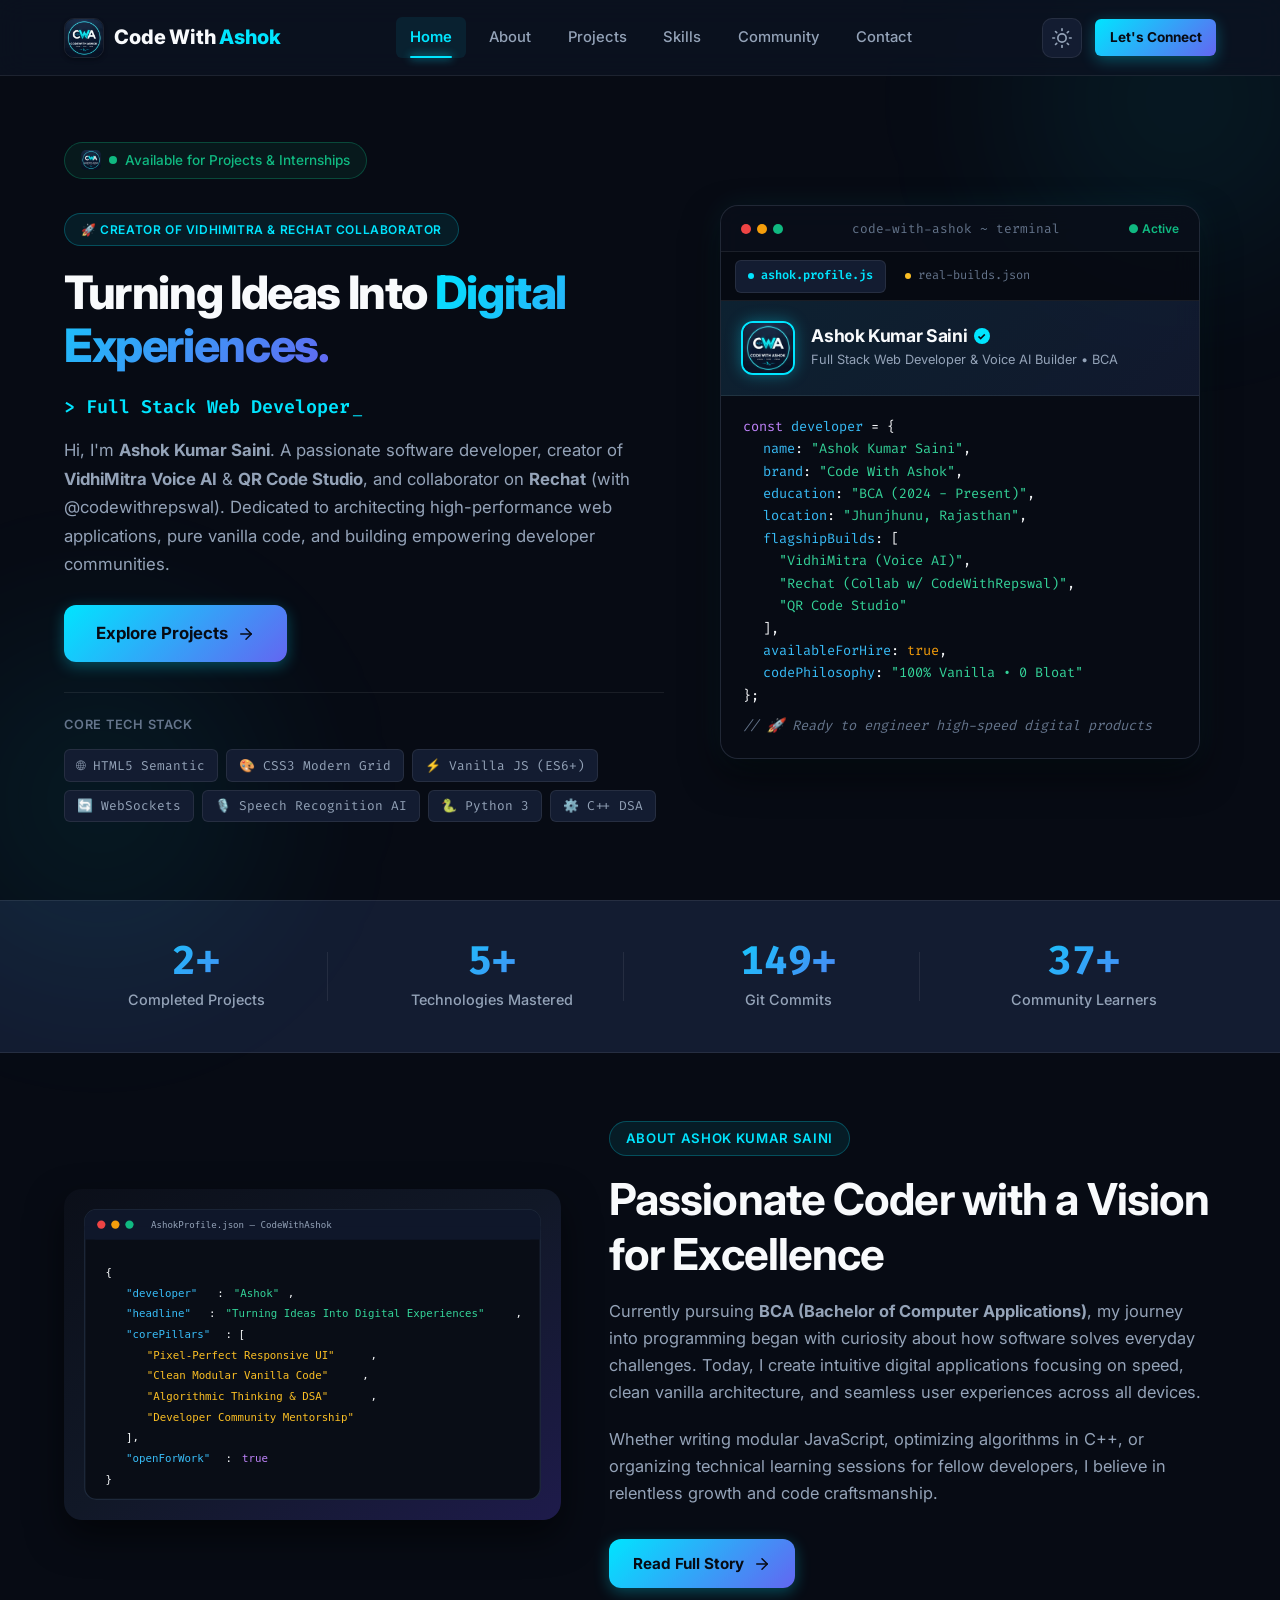
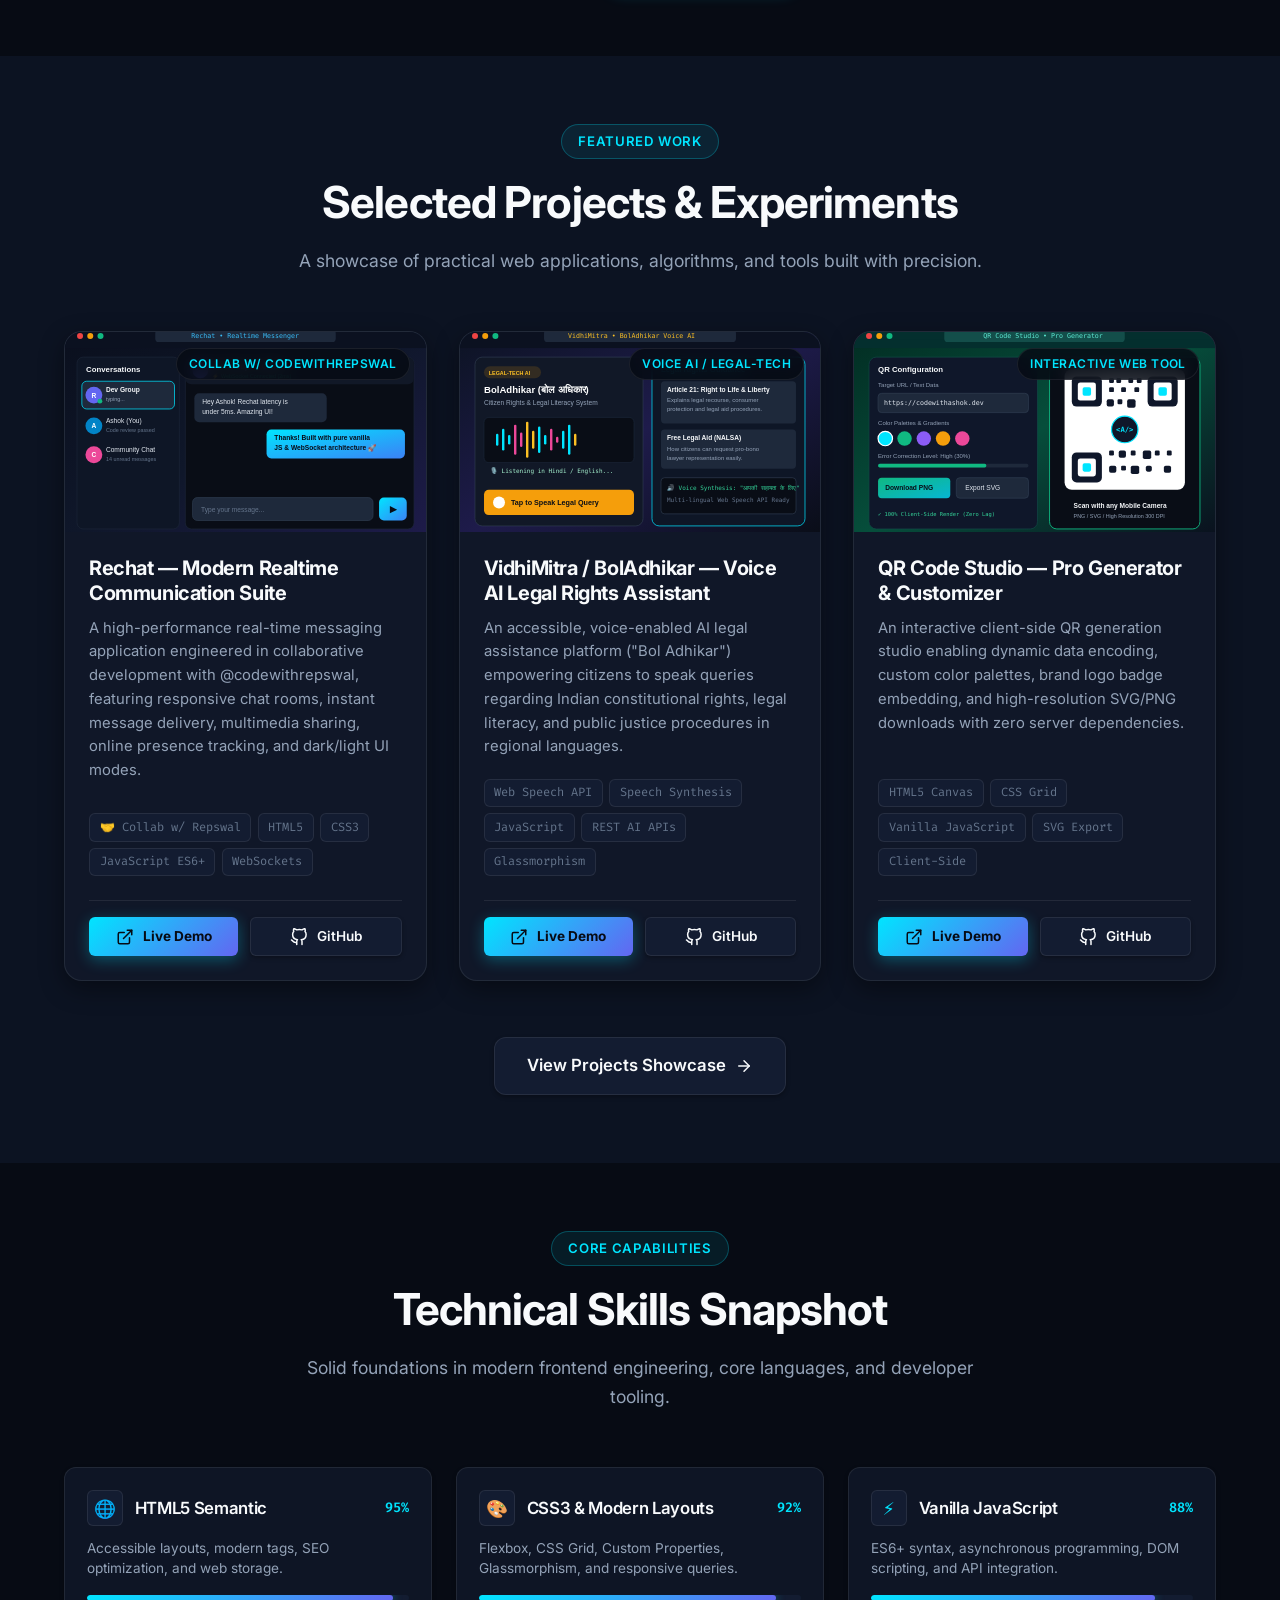
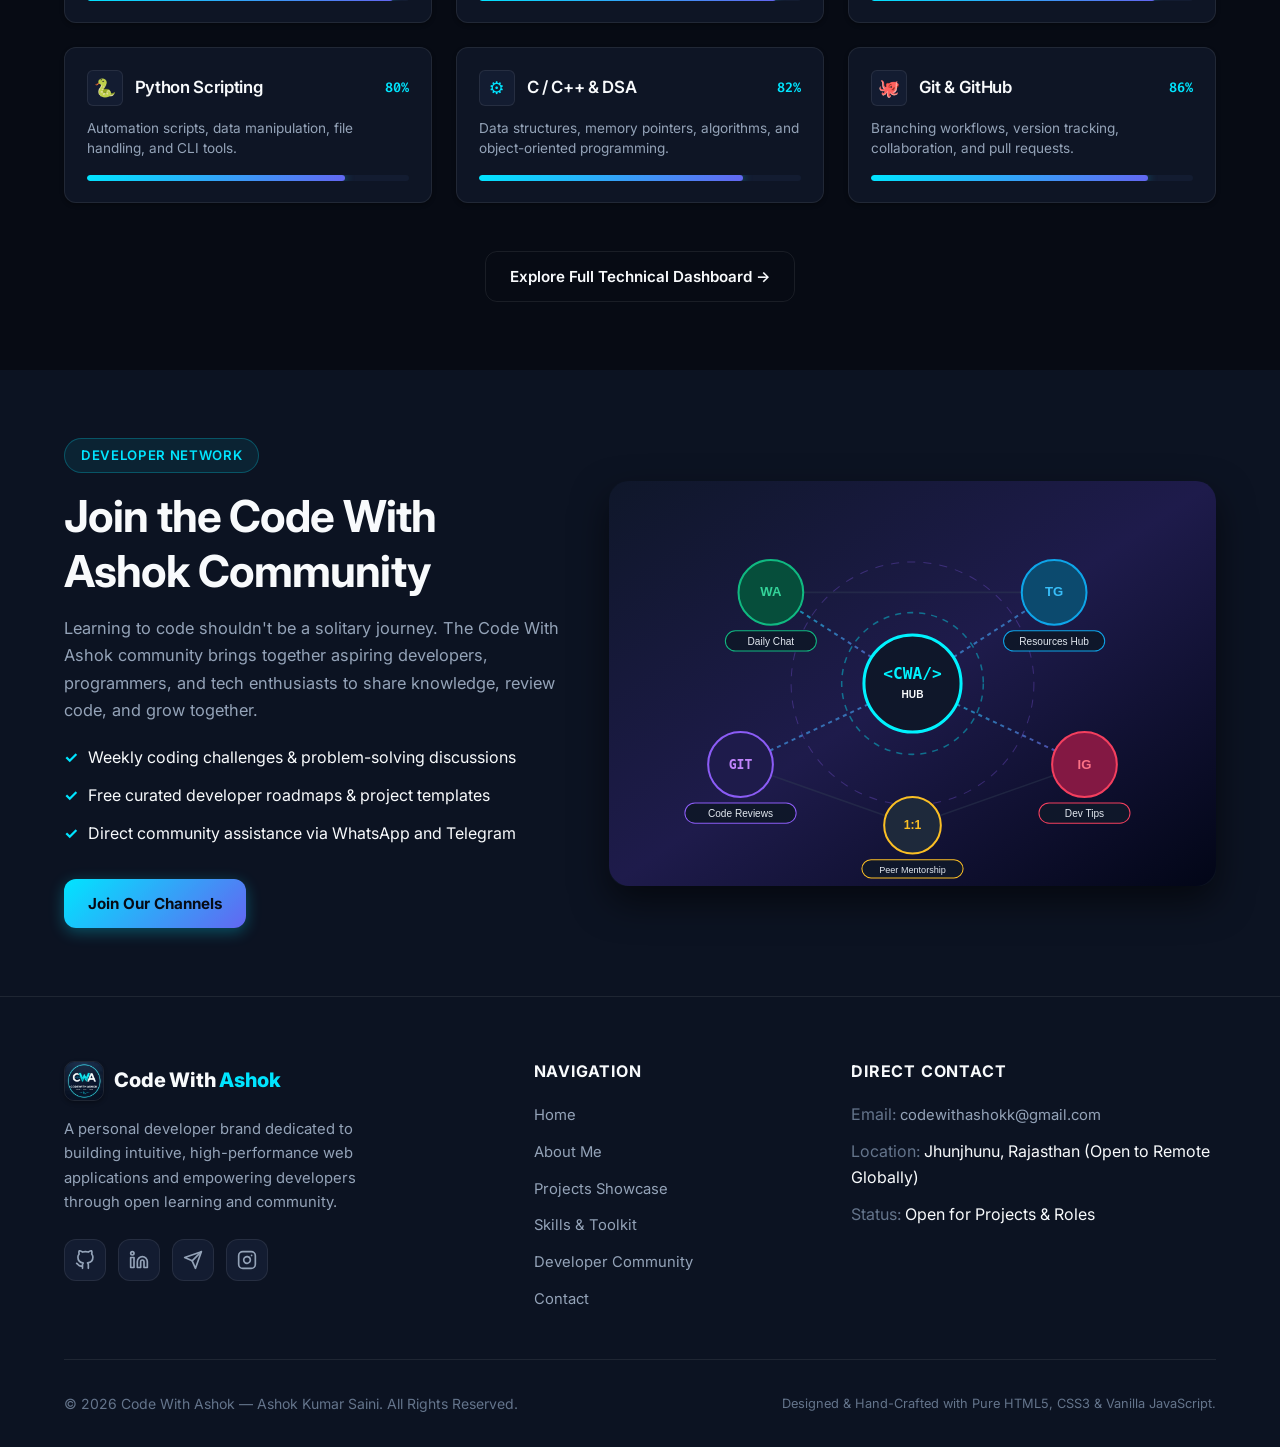
==== commit 5e8ef543: "Fix mobile right-side empty overflow space, add zoomed-out initial mobile scale, and bust CSS cache" ====
--- a/index.html
+++ b/index.html
@@ -3,7 +3,7 @@
 
 <head>
   <meta charset="UTF-8" />
-  <meta name="viewport" content="width=device-width, initial-scale=1.0" />
+  <meta name="viewport" content="width=device-width, initial-scale=1.0, viewport-fit=cover" />
 
   <!-- Primary SEO Meta Tags -->
   <title>Code With Ashok — Ashok Kumar Saini | Professional Developer Portfolio</title>
@@ -45,7 +45,7 @@
     rel="stylesheet" />
 
   <!-- Stylesheet -->
-  <link rel="stylesheet" href="css/style.css" />
+  <link rel="stylesheet" href="css/style.css?v=4" />
 
   <!-- Structured Data JSON-LD -->
   <script type="application/ld+json">
@@ -812,7 +812,7 @@
   </button>
 
   <!-- JAVASCRIPT MODULES -->
-  <script src="js/main.js"></script>
+  <script src="js/main.js?v=4"></script>
   <script src="js/projects.js"></script>
 </body>
 
--- a/css/style.css
+++ b/css/style.css
@@ -106,7 +106,9 @@
 /* --------------------------------------------------------------------------
    2. RESET & BASE ELEMENTS
    -------------------------------------------------------------------------- */
-*, *::before, *::after {
+*,
+*::before,
+*::after {
   box-sizing: border-box;
   margin: 0;
   padding: 0;
@@ -114,25 +116,38 @@
 
 html {
   font-size: 16px;
+  width: 100%;
+  max-width: 100%;
   scroll-behavior: smooth;
   text-rendering: optimizeLegibility;
   -webkit-font-smoothing: antialiased;
   -moz-osx-font-smoothing: grayscale;
+  overflow-x: hidden;
+  overflow-x: clip;
+  -webkit-tap-highlight-color: transparent;
 }
 
 body {
+  position: relative;
+  width: 100%;
+  max-width: 100%;
   font-family: var(--font-sans);
   background-color: var(--bg-primary);
   color: var(--text-primary);
   line-height: 1.65;
   overflow-x: hidden;
+  overflow-x: clip;
   min-height: 100vh;
+  min-height: 100dvh;
   display: flex;
   flex-direction: column;
   transition: background-color var(--transition-normal), color var(--transition-normal);
 }
 
-img, svg, picture, video {
+img,
+svg,
+picture,
+video {
   display: block;
   max-width: 100%;
   height: auto;
@@ -144,7 +159,10 @@
   transition: color var(--transition-fast);
 }
 
-button, input, textarea, select {
+button,
+input,
+textarea,
+select {
   font: inherit;
   color: inherit;
   background: none;
@@ -156,11 +174,17 @@
   cursor: pointer;
 }
 
-ul, ol {
+ul,
+ol {
   list-style: none;
 }
 
-h1, h2, h3, h4, h5, h6 {
+h1,
+h2,
+h3,
+h4,
+h5,
+h6 {
   color: var(--text-primary);
   font-weight: 700;
   line-height: 1.25;
@@ -172,7 +196,8 @@
   font-size: 1.025rem;
 }
 
-code, pre {
+code,
+pre {
   font-family: var(--font-mono);
 }
 
@@ -258,7 +283,7 @@
 
 /* Background Atmosphere Gradients */
 .ambient-glow {
-  position: absolute;
+  position: fixed;
   width: 500px;
   height: 500px;
   border-radius: 50%;
@@ -266,17 +291,19 @@
   filter: blur(80px);
   pointer-events: none;
   z-index: 0;
-  opacity: 0.7;
+  opacity: 0.65;
 }
 
 .ambient-top-right {
-  top: -100px;
-  right: -100px;
+  top: 0;
+  right: 0;
+  transform: translate(30%, -30%);
 }
 
 .ambient-bottom-left {
-  bottom: -150px;
-  left: -150px;
+  bottom: 0;
+  left: 0;
+  transform: translate(-30%, 30%);
 }
 
 /* --------------------------------------------------------------------------
@@ -500,9 +527,10 @@
 .mobile-nav-drawer {
   position: fixed;
   top: 0;
-  right: -320px;
-  width: 300px;
+  right: 0;
+  width: min(85vw, 300px);
   height: 100vh;
+  height: 100dvh;
   background: var(--bg-secondary);
   border-left: 1px solid var(--border-color);
   padding: 5.5rem 1.5rem 2rem;
@@ -510,12 +538,19 @@
   flex-direction: column;
   justify-content: space-between;
   z-index: 1060;
-  transition: right 0.35s cubic-bezier(0.16, 1, 0.3, 1);
+  overflow-y: auto;
+  -webkit-overflow-scrolling: touch;
+  transform: translateX(100%);
+  visibility: hidden;
+  pointer-events: none;
+  transition: transform 0.35s cubic-bezier(0.16, 1, 0.3, 1), visibility 0.35s ease;
   box-shadow: var(--shadow-lg);
 }
 
 .mobile-nav-drawer.open {
-  right: 0;
+  transform: translateX(0);
+  visibility: visible;
+  pointer-events: auto;
 }
 
 .mobile-nav-links {
@@ -536,7 +571,8 @@
   transition: all var(--transition-fast);
 }
 
-.mobile-nav-link:hover, .mobile-nav-link.active {
+.mobile-nav-link:hover,
+.mobile-nav-link.active {
   color: var(--accent-cyan);
   background: rgba(0, 229, 255, 0.08);
 }
@@ -691,9 +727,20 @@
 }
 
 @keyframes pulseGreen {
-  0% { transform: scale(0.95); box-shadow: 0 0 0 0 rgba(16, 185, 129, 0.7); }
-  70% { transform: scale(1); box-shadow: 0 0 0 10px rgba(16, 185, 129, 0); }
-  100% { transform: scale(0.95); box-shadow: 0 0 0 0 rgba(16, 185, 129, 0); }
+  0% {
+    transform: scale(0.95);
+    box-shadow: 0 0 0 0 rgba(16, 185, 129, 0.7);
+  }
+
+  70% {
+    transform: scale(1);
+    box-shadow: 0 0 0 10px rgba(16, 185, 129, 0);
+  }
+
+  100% {
+    transform: scale(0.95);
+    box-shadow: 0 0 0 0 rgba(16, 185, 129, 0);
+  }
 }
 
 .hero-title {
@@ -779,8 +826,15 @@
 }
 
 @keyframes cursorBlink {
-  0%, 100% { opacity: 1; }
-  50% { opacity: 0; }
+
+  0%,
+  100% {
+    opacity: 1;
+  }
+
+  50% {
+    opacity: 0;
+  }
 }
 
 .hero-social-row {
@@ -846,9 +900,17 @@
   border-radius: 50%;
 }
 
-.dot-red { background: #ef4444; }
-.dot-yellow { background: #f59e0b; }
-.dot-green { background: #10b981; }
+.dot-red {
+  background: #ef4444;
+}
+
+.dot-yellow {
+  background: #f59e0b;
+}
+
+.dot-green {
+  background: #10b981;
+}
 
 .window-title {
   font-family: var(--font-mono);
@@ -964,11 +1026,26 @@
   line-height: 1.65;
 }
 
-.code-keyword { color: #c084fc; }
-.code-var { color: #38bdf8; }
-.code-string { color: #34d399; }
-.code-comment { color: #64748b; font-style: italic; }
-.code-bool { color: #f59e0b; }
+.code-keyword {
+  color: #c084fc;
+}
+
+.code-var {
+  color: #38bdf8;
+}
+
+.code-string {
+  color: #34d399;
+}
+
+.code-comment {
+  color: #64748b;
+  font-style: italic;
+}
+
+.code-bool {
+  color: #f59e0b;
+}
 
 /* Floating Stats Chip */
 .floating-badge {
@@ -998,8 +1075,13 @@
 }
 
 @keyframes floatSlow {
-  0% { transform: translateY(0); }
-  100% { transform: translateY(-8px); }
+  0% {
+    transform: translateY(0);
+  }
+
+  100% {
+    transform: translateY(-8px);
+  }
 }
 
 .badge-icon {
@@ -1742,23 +1824,53 @@
   height: 4px;
 }
 
-.channel-whatsapp::before { background: #25d366; }
-.channel-whatsapp:hover { border-color: #25d366; }
-
-.channel-telegram::before { background: #229ed9; }
-.channel-telegram:hover { border-color: #229ed9; }
-
-.channel-instagram::before { background: linear-gradient(45deg, #f09433, #e6683c, #dc2743, #cc2366, #bc1888); }
-.channel-instagram:hover { border-color: #e1306c; }
-
-.channel-github::before { background: #8b5cf6; }
-.channel-github:hover { border-color: #8b5cf6; }
-
-.channel-youtube::before { background: #ff0000; }
-.channel-youtube:hover { border-color: #ff0000; }
-
-.channel-discord::before { background: #5865f2; }
-.channel-discord:hover { border-color: #5865f2; }
+.channel-whatsapp::before {
+  background: #25d366;
+}
+
+.channel-whatsapp:hover {
+  border-color: #25d366;
+}
+
+.channel-telegram::before {
+  background: #229ed9;
+}
+
+.channel-telegram:hover {
+  border-color: #229ed9;
+}
+
+.channel-instagram::before {
+  background: linear-gradient(45deg, #f09433, #e6683c, #dc2743, #cc2366, #bc1888);
+}
+
+.channel-instagram:hover {
+  border-color: #e1306c;
+}
+
+.channel-github::before {
+  background: #8b5cf6;
+}
+
+.channel-github:hover {
+  border-color: #8b5cf6;
+}
+
+.channel-youtube::before {
+  background: #ff0000;
+}
+
+.channel-youtube:hover {
+  border-color: #ff0000;
+}
+
+.channel-discord::before {
+  background: #5865f2;
+}
+
+.channel-discord:hover {
+  border-color: #5865f2;
+}
 
 .channel-icon {
   width: 54px;
@@ -1770,12 +1882,35 @@
   margin-bottom: 1.25rem;
 }
 
-.channel-whatsapp .channel-icon { background: rgba(37, 211, 102, 0.15); color: #25d366; }
-.channel-telegram .channel-icon { background: rgba(34, 158, 217, 0.15); color: #229ed9; }
-.channel-instagram .channel-icon { background: rgba(225, 48, 108, 0.15); color: #e1306c; }
-.channel-github .channel-icon { background: rgba(139, 92, 246, 0.15); color: #8b5cf6; }
-.channel-youtube .channel-icon { background: rgba(255, 0, 0, 0.15); color: #ff0000; }
-.channel-discord .channel-icon { background: rgba(88, 101, 242, 0.15); color: #5865f2; }
+.channel-whatsapp .channel-icon {
+  background: rgba(37, 211, 102, 0.15);
+  color: #25d366;
+}
+
+.channel-telegram .channel-icon {
+  background: rgba(34, 158, 217, 0.15);
+  color: #229ed9;
+}
+
+.channel-instagram .channel-icon {
+  background: rgba(225, 48, 108, 0.15);
+  color: #e1306c;
+}
+
+.channel-github .channel-icon {
+  background: rgba(139, 92, 246, 0.15);
+  color: #8b5cf6;
+}
+
+.channel-youtube .channel-icon {
+  background: rgba(255, 0, 0, 0.15);
+  color: #ff0000;
+}
+
+.channel-discord .channel-icon {
+  background: rgba(88, 101, 242, 0.15);
+  color: #5865f2;
+}
 
 .channel-icon svg {
   width: 28px;
@@ -2199,8 +2334,13 @@
 }
 
 @keyframes spin {
-  from { transform: rotate(0deg); }
-  to { transform: rotate(360deg); }
+  from {
+    transform: rotate(0deg);
+  }
+
+  to {
+    transform: rotate(360deg);
+  }
 }
 
 .spin-animation {
@@ -2211,7 +2351,10 @@
    16. PRINT & ACCESSIBILITY STYLES
    -------------------------------------------------------------------------- */
 @media (prefers-reduced-motion: reduce) {
-  *, *::before, *::after {
+
+  *,
+  *::before,
+  *::after {
     animation-duration: 0.01ms !important;
     animation-iteration-count: 1 !important;
     transition-duration: 0.01ms !important;
@@ -2223,3 +2366,703 @@
   outline: 2px solid var(--accent-cyan);
   outline-offset: 3px;
 }
+
+/* --------------------------------------------------------------------------
+   17. COMPREHENSIVE MOBILE & TABLET RESPONSIVENESS
+   -------------------------------------------------------------------------- */
+
+/* Prevent CSS Grid blowout & horizontal overflow across all screen sizes */
+.hero-grid>*,
+.about-hero-grid>*,
+.community-hero-grid>*,
+.contact-grid>*,
+.projects-grid>*,
+.skills-grid>*,
+.footer-grid>* {
+  min-width: 0;
+}
+
+.social-links-row {
+  flex-wrap: wrap;
+}
+
+.category-icon,
+.faq-chevron,
+.skill-icon-wrap {
+  flex-shrink: 0;
+}
+
+.faq-question {
+  gap: 0.85rem;
+}
+
+.faq-item.active .faq-answer {
+  max-height: 600px;
+}
+
+.profile-detail-row {
+  gap: 0.75rem;
+  align-items: flex-start;
+}
+
+.profile-detail-val {
+  text-align: right;
+  word-break: break-word;
+}
+
+.method-value,
+.footer-links li {
+  overflow-wrap: break-word;
+  word-break: break-word;
+}
+
+.main-content,
+section,
+footer {
+  width: 100%;
+  max-width: 100%;
+  overflow-x: clip;
+}
+
+.code-snippet-box {
+  overflow-x: auto;
+  -webkit-overflow-scrolling: touch;
+}
+
+/* Tablet & Below (<= 991px) */
+@media (max-width: 991px) {
+  .hero {
+    min-height: auto;
+    padding: 2.5rem 0 3.25rem;
+  }
+
+  .hero-grid {
+    gap: 2.25rem;
+  }
+
+  .hero-content,
+  .hero-subtitle {
+    width: 100%;
+    max-width: 100%;
+  }
+
+  .hero-card-frame {
+    max-width: 540px;
+  }
+
+  .about-hero-grid,
+  .community-hero-grid {
+    gap: 2.25rem;
+    margin-bottom: 3.5rem;
+  }
+
+  .contact-grid {
+    gap: 2.25rem;
+  }
+}
+
+/* Mobile Landscape & Large Phones (<= 767px) */
+@media (max-width: 767px) {
+  html {
+    font-size: 14px;
+  }
+
+  :root {
+    --header-height: 60px;
+  }
+
+  .navbar.scrolled {
+    height: 58px;
+  }
+
+  .container {
+    padding-left: 1rem;
+    padding-right: 1rem;
+  }
+
+  .ambient-glow {
+    width: 240px;
+    height: 240px;
+    opacity: 0.4;
+  }
+
+  .section {
+    padding: 2.75rem 0;
+  }
+
+  .section-sm {
+    padding: 1.75rem 0;
+  }
+
+  .section-title-wrap {
+    margin-bottom: 2rem;
+  }
+
+  .section-title {
+    font-size: clamp(1.65rem, 6.2vw, 2.2rem) !important;
+    line-height: 1.22;
+  }
+
+  .section-desc {
+    font-size: 0.96rem;
+  }
+
+  p {
+    font-size: 0.96rem;
+  }
+
+  .section-tag {
+    font-size: 0.74rem;
+    padding: 0.3rem 0.8rem;
+    max-width: 100%;
+    white-space: normal;
+    line-height: 1.35;
+  }
+
+  /* Hero Section Mobile Tuning */
+  .hero {
+    padding: 1.35rem 0 2.5rem;
+  }
+
+  .hero-badge {
+    margin-bottom: 0;
+    font-size: 0.78rem;
+    padding: 0.35rem 0.75rem;
+    max-width: 100%;
+  }
+
+  .hero-title {
+    font-size: clamp(1.85rem, 7vw, 2.4rem);
+    line-height: 1.18;
+    margin-bottom: 0.85rem;
+  }
+
+  .typewriter-wrap {
+    font-size: 0.96rem;
+    flex-wrap: wrap;
+    line-height: 1.4;
+    min-height: 1.5rem;
+  }
+
+  .hero-subtitle {
+    font-size: 0.98rem;
+    line-height: 1.6;
+    margin-bottom: 1.35rem;
+    width: 100%;
+    max-width: 100%;
+  }
+
+  .hero-tech-stack {
+    margin-top: 1.5rem;
+    padding-top: 1.15rem;
+  }
+
+  .tech-pill {
+    font-size: 0.74rem;
+    padding: 0.28rem 0.65rem;
+  }
+
+  /* Buttons & Inputs (Prevent iOS auto-zoom & overflow) */
+  .btn {
+    white-space: normal;
+    text-align: center;
+    min-height: 44px;
+  }
+
+  .btn-lg {
+    padding: 0.8rem 1.35rem;
+    font-size: 0.95rem;
+  }
+
+  .form-control,
+  .search-input {
+    font-size: 16px;
+  }
+
+  .search-box {
+    max-width: 100%;
+  }
+
+  .projects-filter-bar {
+    gap: 1rem;
+    margin-bottom: 1.75rem;
+  }
+
+  .filter-categories {
+    gap: 0.45rem;
+  }
+
+  .filter-btn {
+    padding: 0.45rem 0.9rem;
+    font-size: 0.82rem;
+  }
+
+  .projects-grid {
+    gap: 1.35rem;
+  }
+
+  /* Skills, Community & Contact Mobile Spacing */
+  .skills-category-section {
+    margin-bottom: 2.75rem;
+  }
+
+  .category-header {
+    align-items: flex-start;
+    margin-bottom: 1.25rem;
+  }
+
+  .category-title {
+    font-size: 1.25rem;
+  }
+
+  .roadmap-box,
+  .contact-card-box,
+  .contact-form-card,
+  .channel-card,
+  .about-card-profile {
+    padding: 1.4rem;
+  }
+
+  .about-cta-box {
+    padding: 2rem 1.25rem !important;
+    margin-top: 2.5rem !important;
+  }
+
+  /* Footer Mobile Tuning */
+  .footer {
+    padding: 3rem 0 1.5rem;
+  }
+
+  .footer-grid {
+    gap: 2rem;
+    margin-bottom: 2rem;
+  }
+
+  .footer-bottom {
+    padding-top: 1.5rem;
+  }
+}
+
+/* Small Phones (<= 480px) — Clean zoomed-out starting scale */
+@media (max-width: 480px) {
+  html {
+    font-size: 13px;
+  }
+
+  .brand-logo {
+    font-size: 1.05rem;
+    gap: 0.5rem;
+  }
+
+  .brand-logo-img {
+    width: 34px;
+    height: 34px;
+    border-radius: 8px;
+  }
+
+  .nav-actions {
+    gap: 0.5rem;
+  }
+
+  .theme-toggle-btn,
+  .hamburger-btn {
+    width: 38px;
+    height: 38px;
+  }
+
+  .mobile-nav-drawer {
+    padding: 4.75rem 1.25rem 1.5rem;
+  }
+
+  /* Full-width stacked CTA buttons on compact phones */
+  .btn-group {
+    width: 100%;
+    flex-direction: column;
+    align-items: stretch;
+    gap: 0.75rem;
+  }
+
+  .btn-group .btn {
+    width: 100%;
+  }
+
+  /* Hero Terminal Card Compact Mobile Mode */
+  .card-header-bar {
+    padding: 0.6rem 0.85rem;
+    gap: 0.5rem;
+  }
+
+  .window-title {
+    font-size: 0.7rem;
+    overflow: hidden;
+    text-overflow: ellipsis;
+    white-space: nowrap;
+  }
+
+  .terminal-tabs-bar {
+    padding: 0.4rem 0.65rem;
+    overflow-x: auto;
+    -webkit-overflow-scrolling: touch;
+  }
+
+  .terminal-tab {
+    padding: 0.35rem 0.6rem;
+    font-size: 0.72rem;
+    white-space: nowrap;
+    flex-shrink: 0;
+  }
+
+  .hero-dev-header {
+    padding: 0.9rem;
+    gap: 0.75rem;
+  }
+
+  .hero-dev-img {
+    width: 44px;
+    height: 44px;
+    border-radius: 10px;
+  }
+
+  .hero-dev-info h3 {
+    font-size: 0.96rem;
+    flex-wrap: wrap;
+  }
+
+  .hero-dev-info p {
+    font-size: 0.75rem;
+  }
+
+  .code-snippet-box {
+    padding: 0.9rem 0.85rem;
+    font-size: 0.73rem;
+    line-height: 1.55;
+    word-break: break-word;
+  }
+
+  /* Metrics Strip 2x2 Compact */
+  .metrics-strip {
+    padding: 1.75rem 0;
+  }
+
+  .metrics-grid {
+    gap: 1.25rem 0.75rem;
+  }
+
+  .metric-item {
+    padding: 0.2rem 0.35rem;
+  }
+
+  .metric-number {
+    font-size: 1.9rem;
+  }
+
+  .metric-label {
+    font-size: 0.78rem;
+  }
+
+  /* Project Cards Compact */
+  .project-thumb {
+    height: 180px;
+  }
+
+  .project-body {
+    padding: 1.15rem;
+  }
+
+  .project-title {
+    font-size: 1.12rem;
+  }
+
+  .project-actions {
+    flex-wrap: wrap;
+    gap: 0.55rem;
+  }
+
+  .project-actions .btn {
+    min-width: 120px;
+  }
+
+  /* About Page Compact */
+  .profile-avatar-large {
+    width: 148px;
+    height: 148px;
+    margin-bottom: 1rem;
+  }
+
+  .profile-name {
+    font-size: 1.4rem;
+  }
+
+  .profile-detail-row {
+    flex-direction: column;
+    gap: 0.15rem;
+  }
+
+  .profile-detail-val {
+    text-align: left;
+  }
+
+  .timeline {
+    padding-left: 1.45rem;
+  }
+
+  .timeline::before {
+    left: 0.35rem;
+  }
+
+  .timeline-dot {
+    left: -1.45rem;
+    width: 14px;
+    height: 14px;
+    border-width: 2.5px;
+  }
+
+  .timeline-content {
+    padding: 1.1rem;
+  }
+
+  .timeline-title {
+    font-size: 1.05rem;
+  }
+
+  .hobbies-grid,
+  .roadmap-grid {
+    grid-template-columns: 1fr;
+    gap: 1rem;
+  }
+
+  /* FAQ & Contact Compact */
+  .faq-question {
+    padding: 1rem 1.05rem;
+    font-size: 0.94rem;
+  }
+
+  .faq-answer {
+    padding: 0 1.05rem;
+  }
+
+  .faq-item.active .faq-answer {
+    padding: 0 1.05rem 1rem;
+  }
+
+  .method-value {
+    font-size: 0.9rem;
+  }
+
+  .back-to-top {
+    bottom: 1.1rem;
+    right: 1.1rem;
+    width: 42px;
+    height: 42px;
+  }
+}
+
+/* Extra-Small & FHD+ 20:9 Phones (<= 380px CSS / 1080x2400 @ 3x DPR) */
+@media (max-width: 380px) {
+  .project-actions {
+    flex-direction: column;
+  }
+
+  .project-actions .btn {
+    width: 100%;
+  }
+
+  .hero-title {
+    font-size: 1.72rem;
+  }
+
+  .hero-badge {
+    font-size: 0.73rem;
+    padding: 0.32rem 0.68rem;
+  }
+
+  .code-snippet-box {
+    padding: 0.85rem 0.72rem;
+    font-size: 0.71rem;
+    line-height: 1.55;
+  }
+}
+
+/* --------------------------------------------------------------------------
+   18. TABLET, LAPTOP & LARGE DESKTOP RESPONSIVE ENHANCEMENTS
+   -------------------------------------------------------------------------- */
+
+/* Shared Cross-Device Grid & Image Fluidity */
+.about-timelines-grid {
+  display: grid;
+  grid-template-columns: 1fr;
+  gap: 3rem;
+  align-items: start;
+}
+
+.about-timelines-grid>* {
+  min-width: 0;
+}
+
+.about-hero-grid>div>img:not(.profile-avatar-large),
+.community-hero-grid>div>img {
+  width: 100%;
+  height: auto;
+}
+
+.section .about-hero-grid:last-child {
+  margin-bottom: 0;
+}
+
+.contact-grid {
+  align-items: start;
+}
+
+/* Tablet Portrait & Landscape (640px - 991px) */
+@media (min-width: 640px) and (max-width: 991px) {
+
+  .hobbies-grid,
+  .roadmap-grid {
+    grid-template-columns: repeat(2, minmax(0, 1fr));
+    gap: 1.25rem;
+  }
+
+  .footer-grid {
+    grid-template-columns: repeat(2, minmax(0, 1fr));
+    gap: 2.25rem;
+  }
+
+  .footer-brand {
+    grid-column: 1 / -1;
+  }
+
+  .footer-brand p {
+    max-width: 560px;
+  }
+}
+
+/* Compact Laptop Navbar Tuning (992px - 1180px) */
+@media (min-width: 992px) and (max-width: 1180px) {
+  .brand-logo {
+    font-size: 1.12rem;
+  }
+
+  .nav-menu {
+    gap: 0.25rem;
+  }
+
+  .nav-link {
+    padding: 0.45rem 0.65rem;
+    font-size: 0.875rem;
+  }
+}
+
+/* Standard Laptops (992px - 1439px: 1024px, 1280x720, 1366x768) */
+@media (min-width: 992px) {
+  .about-timelines-grid {
+    grid-template-columns: repeat(2, minmax(0, 1fr));
+    gap: 3rem;
+  }
+
+  .footer-grid {
+    grid-template-columns: 1.4fr 0.9fr 1.2fr;
+    gap: 2.75rem;
+  }
+
+  .footer-brand {
+    grid-column: auto;
+  }
+
+  .roadmap-grid {
+    grid-template-columns: repeat(4, minmax(0, 1fr));
+  }
+}
+
+@media (min-width: 992px) and (max-width: 1366px) {
+  .hero {
+    min-height: calc(100vh - var(--header-height));
+    padding: 2.75rem 0 3.5rem;
+  }
+
+  .hero-grid {
+    grid-template-columns: 1.08fr 0.92fr;
+    gap: 2.5rem;
+  }
+
+  .hero-title {
+    font-size: clamp(2.45rem, 3.6vw, 3.35rem);
+  }
+
+  .hero-subtitle {
+    font-size: 1.05rem;
+    margin-bottom: 1.65rem;
+  }
+
+  .hero-tech-stack {
+    margin-top: 1.85rem;
+    padding-top: 1.35rem;
+  }
+
+  .section {
+    padding: 4.25rem 0;
+  }
+}
+
+@media (min-width: 1024px) {
+  .hobbies-grid {
+    grid-template-columns: repeat(4, minmax(0, 1fr));
+  }
+}
+
+/* Prevent 3-column project button wrapping on 1100px - 1279px laptops */
+@media (min-width: 1100px) and (max-width: 1279px) {
+  .project-body {
+    padding: 1.25rem;
+  }
+
+  .project-actions .btn-sm {
+    padding: 0.45rem 0.65rem;
+    font-size: 0.8rem;
+  }
+}
+
+/* Large Desktop Monitors (>= 1440px: 1080p / 2K) */
+@media (min-width: 1440px) {
+  :root {
+    --container-max: 1320px;
+  }
+
+  .hero-grid {
+    grid-template-columns: 1.15fr 0.85fr;
+    gap: 4.5rem;
+  }
+
+  .hero-title {
+    font-size: 4rem;
+  }
+
+  .hero-card-frame {
+    max-width: 520px;
+  }
+
+  .about-timelines-grid {
+    gap: 4rem;
+  }
+
+  .contact-grid {
+    grid-template-columns: 0.85fr 1.15fr;
+    gap: 4rem;
+  }
+
+  .projects-grid,
+  .skills-grid,
+  .community-channels-grid {
+    gap: 2.25rem;
+  }
+}
+
+/* Ultra-Wide Desktop Monitors (>= 1680px: 2K / 4K) */
+@media (min-width: 1680px) {
+  :root {
+    --container-max: 1420px;
+  }
+
+  .section {
+    padding: 5.5rem 0;
+  }
+}
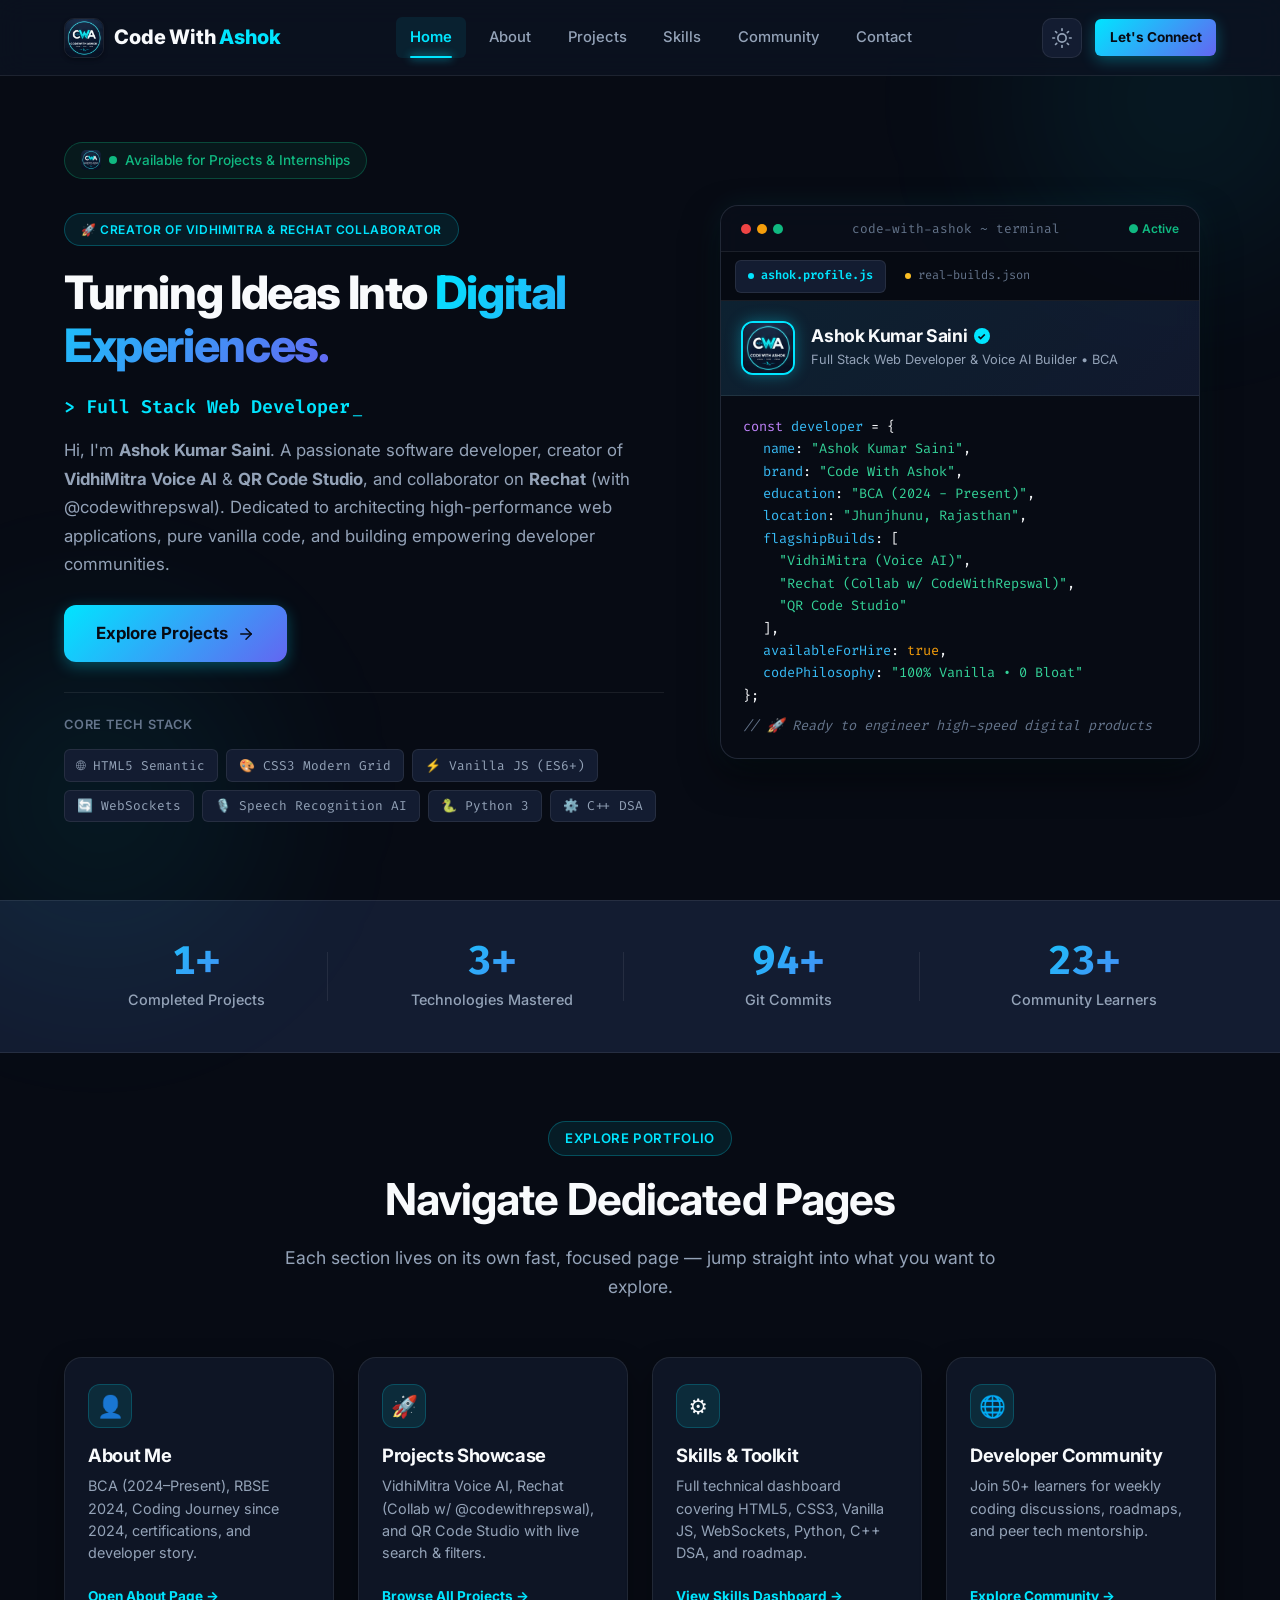
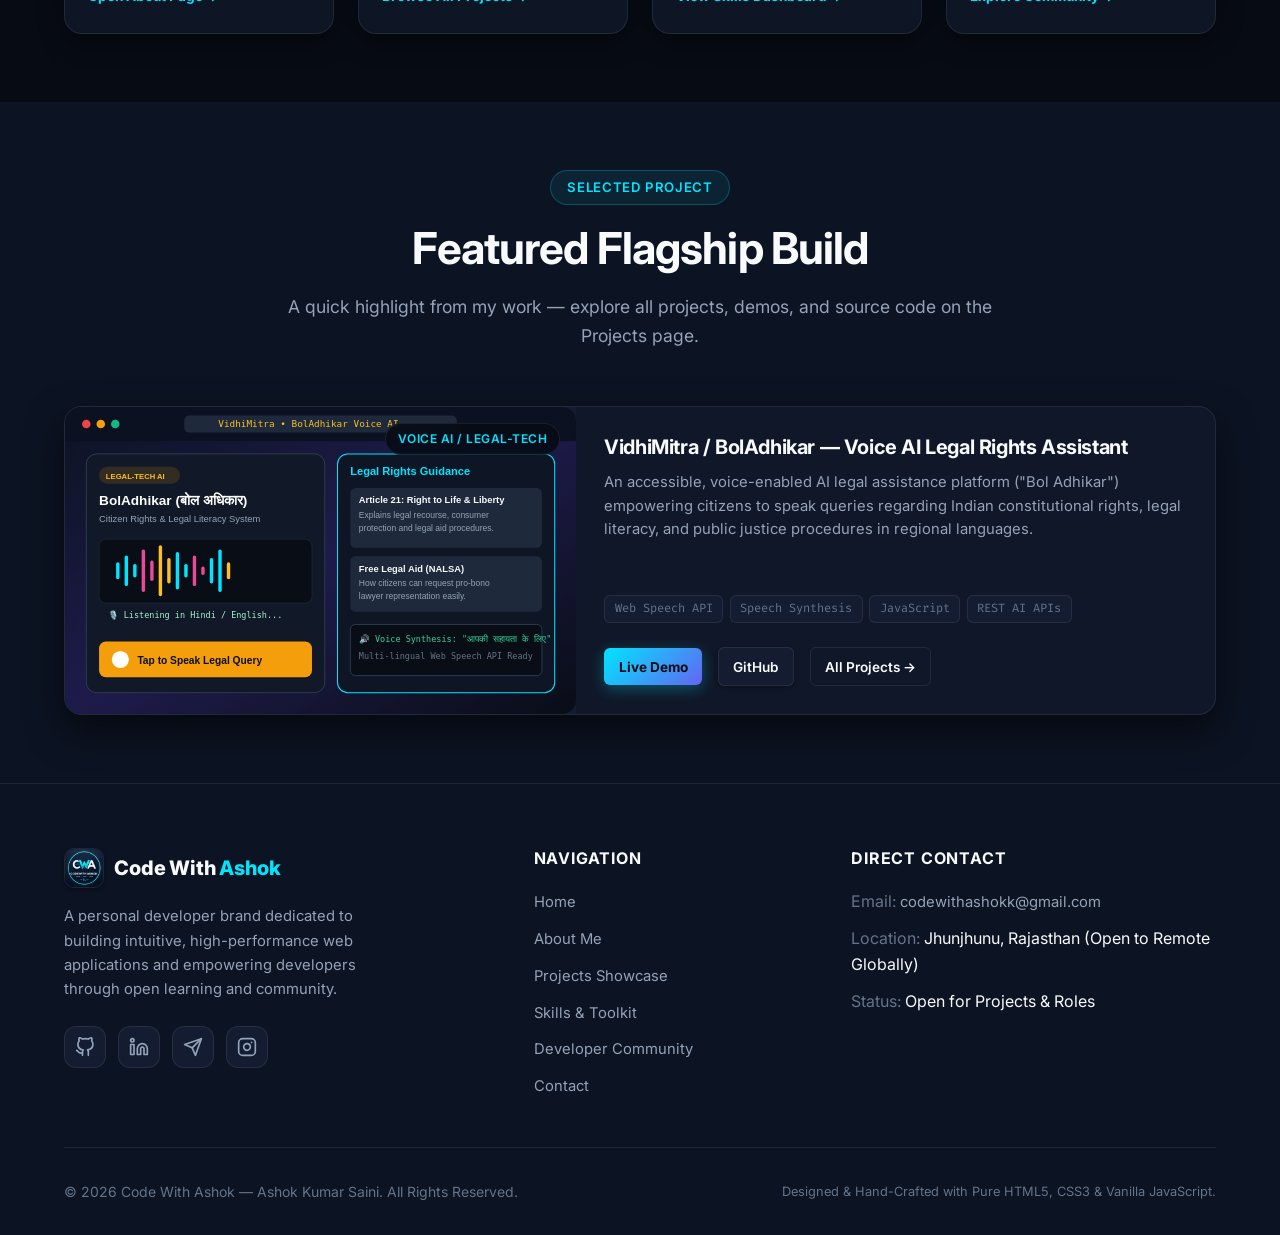
==== commit 54ebf496: "Convert Home page into a clean multi-page hub with dedicated page navigation cards and flagship spot" ====
--- a/index.html
+++ b/index.html
@@ -45,7 +45,7 @@
     rel="stylesheet" />
 
   <!-- Stylesheet -->
-  <link rel="stylesheet" href="css/style.css?v=4" />
+  <link rel="stylesheet" href="css/style.css?v=5" />
 
   <!-- Structured Data JSON-LD -->
   <script type="application/ld+json">
@@ -364,346 +364,81 @@
       </div>
     </section>
 
-    <!-- SHORT ABOUT SECTION PREVIEW -->
-    <section class="section" aria-labelledby="about-preview-title">
+    <!-- EXPLORE PORTFOLIO — DEDICATED PAGES HUB -->
+    <section class="section" aria-labelledby="explore-pages-title">
       <div class="container">
-        <div class="about-hero-grid">
-          <div class="reveal-on-scroll">
-            <img src="assets/images/about-banner.svg" alt="Ashok Kumar Saini Code Workspace Overview" width="600"
-              height="400" style="border-radius: var(--radius-lg); box-shadow: var(--shadow-lg);" />
-          </div>
-          <div class="reveal-on-scroll">
-            <span class="section-tag">About Ashok Kumar Saini</span>
-            <h2 id="about-preview-title" class="section-title">Passionate Coder with a Vision for Excellence</h2>
-            <p style="margin-bottom: 1.25rem;">
-              Currently pursuing <strong>BCA (Bachelor of Computer Applications)</strong>, my journey into programming
-              began with curiosity about how software solves everyday challenges. Today, I create intuitive digital
-              applications focusing on speed, clean vanilla architecture, and seamless user experiences across all
-              devices.
-            </p>
-            <p style="margin-bottom: 2rem;">
-              Whether writing modular JavaScript, optimizing algorithms in C++, or organizing technical learning
-              sessions for fellow developers, I believe in relentless growth and code craftsmanship.
-            </p>
-            <div class="btn-group">
-              <a href="about.html" class="btn btn-primary">
-                Read Full Story
-                <svg xmlns="http://www.w3.org/2000/svg" viewBox="0 0 24 24" fill="none" stroke="currentColor"
-                  stroke-width="2" stroke-linecap="round" stroke-linejoin="round" aria-hidden="true">
-                  <line x1="5" y1="12" x2="19" y2="12"></line>
-                  <polyline points="12 5 19 12 12 19"></polyline>
-                </svg>
-              </a>
-            </div>
-          </div>
+        <div class="section-title-wrap reveal-on-scroll">
+          <span class="section-tag">Explore Portfolio</span>
+          <h2 id="explore-pages-title" class="section-title">Navigate Dedicated Pages</h2>
+          <p class="section-desc">Each section lives on its own fast, focused page — jump straight into what you want to explore.</p>
+        </div>
+
+        <div class="page-hub-grid">
+          <!-- Page 1: About -->
+          <a href="about.html" class="page-hub-card reveal-on-scroll">
+            <div class="page-hub-icon" aria-hidden="true">👤</div>
+            <h3 class="page-hub-title">About Me</h3>
+            <p class="page-hub-desc">BCA (2024–Present), RBSE 2024, Coding Journey since 2024, certifications, and developer story.</p>
+            <span class="page-hub-link">Open About Page →</span>
+          </a>
+
+          <!-- Page 2: Projects -->
+          <a href="projects.html" class="page-hub-card reveal-on-scroll">
+            <div class="page-hub-icon" aria-hidden="true">🚀</div>
+            <h3 class="page-hub-title">Projects Showcase</h3>
+            <p class="page-hub-desc">VidhiMitra Voice AI, Rechat (Collab w/ @codewithrepswal), and QR Code Studio with live search &amp; filters.</p>
+            <span class="page-hub-link">Browse All Projects →</span>
+          </a>
+
+          <!-- Page 3: Skills -->
+          <a href="skills.html" class="page-hub-card reveal-on-scroll">
+            <div class="page-hub-icon" aria-hidden="true">⚙️</div>
+            <h3 class="page-hub-title">Skills &amp; Toolkit</h3>
+            <p class="page-hub-desc">Full technical dashboard covering HTML5, CSS3, Vanilla JS, WebSockets, Python, C++ DSA, and roadmap.</p>
+            <span class="page-hub-link">View Skills Dashboard →</span>
+          </a>
+
+          <!-- Page 4: Community -->
+          <a href="community.html" class="page-hub-card reveal-on-scroll">
+            <div class="page-hub-icon" aria-hidden="true">🌐</div>
+            <h3 class="page-hub-title">Developer Community</h3>
+            <p class="page-hub-desc">Join 50+ learners for weekly coding discussions, roadmaps, and peer tech mentorship.</p>
+            <span class="page-hub-link">Explore Community →</span>
+          </a>
         </div>
       </div>
     </section>
 
-    <!-- FEATURED PROJECTS SECTION -->
+    <!-- SELECTED PROJECT SPOTLIGHT (Single Flagship Feature) -->
     <section class="section" style="background: var(--bg-secondary);" aria-labelledby="featured-projects-title">
       <div class="container">
         <div class="section-title-wrap reveal-on-scroll">
-          <span class="section-tag">Featured Work</span>
-          <h2 id="featured-projects-title" class="section-title">Selected Projects &amp; Experiments</h2>
-          <p class="section-desc">A showcase of practical web applications, algorithms, and tools built with precision.
-          </p>
-        </div>
-
-        <!-- Rendered statically and synced via js/projects.js -->
-        <div id="featured-projects-container" class="projects-grid">
-
-          <!-- Featured Project 1: Rechat -->
-          <article class="project-card reveal-on-scroll revealed" data-category="fullstack">
-            <div class="project-thumb">
-              <img src="assets/images/project-rechat.svg" alt="Rechat — Modern Realtime Communication Suite Thumbnail"
-                loading="lazy" width="600" height="360" />
-              <span class="project-badge">Collab w/ CodeWithRepswal</span>
-            </div>
-            <div class="project-body">
-              <h3 class="project-title">Rechat — Modern Realtime Communication Suite</h3>
-              <p class="project-desc">A high-performance real-time messaging application engineered in collaborative
-                development with @codewithrepswal, featuring responsive chat rooms, instant message delivery, multimedia
-                sharing, online presence tracking, and dark/light UI modes.</p>
-              <div class="project-tags">
-                <span class="project-tag">🤝 Collab w/ Repswal</span>
-                <span class="project-tag">HTML5</span>
-                <span class="project-tag">CSS3</span>
-                <span class="project-tag">JavaScript ES6+</span>
-                <span class="project-tag">WebSockets</span>
-              </div>
-              <div class="project-actions">
-                <a href="https://github.com/CodeWithAshokk" target="_blank" rel="noopener noreferrer"
-                  class="btn btn-primary btn-sm" aria-label="View live demo of Rechat">
-                  <svg xmlns="http://www.w3.org/2000/svg" viewBox="0 0 24 24" fill="none" stroke="currentColor"
-                    stroke-width="2" stroke-linecap="round" stroke-linejoin="round" width="16" height="16">
-                    <path d="M18 13v6a2 2 0 0 1-2 2H5a2 2 0 0 1-2-2V8a2 2 0 0 1 2-2h6"></path>
-                    <polyline points="15 3 21 3 21 9"></polyline>
-                    <line x1="10" y1="14" x2="21" y2="3"></line>
-                  </svg>
-                  Live Demo
-                </a>
-                <a href="https://github.com/CodeWithAshokk/rechat" target="_blank" rel="noopener noreferrer"
-                  class="btn btn-secondary btn-sm" aria-label="View GitHub source code of Rechat">
-                  <svg xmlns="http://www.w3.org/2000/svg" viewBox="0 0 24 24" fill="none" stroke="currentColor"
-                    stroke-width="2" stroke-linecap="round" stroke-linejoin="round" width="16" height="16">
-                    <path
-                      d="M9 19c-5 1.5-5-2.5-7-3m14 6v-3.87a3.37 3.37 0 0 0-.94-2.61c3.14-.35 6.44-1.54 6.44-7A5.44 5.44 0 0 0 20 4.77 5.07 5.07 0 0 0 19.91 1S18.73.65 16 2.48a13.38 13.38 0 0 0-7 0C6.27.65 5.09 1 5.09 1A5.07 5.07 0 0 0 5 4.77a5.44 5.44 0 0 0-1.5 3.78c0 5.42 3.3 6.61 6.44 7A3.37 3.37 0 0 0 9 18.13V22">
-                    </path>
-                  </svg>
-                  GitHub
-                </a>
-              </div>
-            </div>
-          </article>
-
-          <!-- Featured Project 2: VidhiMitra -->
-          <article class="project-card reveal-on-scroll revealed" data-category="ai">
-            <div class="project-thumb">
-              <img src="assets/images/project-vidhimitra.svg"
-                alt="VidhiMitra / BolAdhikar — Voice AI Legal Rights Assistant Thumbnail" loading="lazy" width="600"
-                height="360" />
-              <span class="project-badge">Voice AI / Legal-Tech</span>
-            </div>
-            <div class="project-body">
-              <h3 class="project-title">VidhiMitra / BolAdhikar — Voice AI Legal Rights Assistant</h3>
-              <p class="project-desc">An accessible, voice-enabled AI legal assistance platform ("Bol Adhikar")
-                empowering citizens to speak queries regarding Indian constitutional rights, legal literacy, and public
-                justice procedures in regional languages.</p>
-              <div class="project-tags">
-                <span class="project-tag">Web Speech API</span>
-                <span class="project-tag">Speech Synthesis</span>
-                <span class="project-tag">JavaScript</span>
-                <span class="project-tag">REST AI APIs</span>
-                <span class="project-tag">Glassmorphism</span>
-              </div>
-              <div class="project-actions">
-                <a href="https://github.com/CodeWithAshokk" target="_blank" rel="noopener noreferrer"
-                  class="btn btn-primary btn-sm" aria-label="View live demo of VidhiMitra">
-                  <svg xmlns="http://www.w3.org/2000/svg" viewBox="0 0 24 24" fill="none" stroke="currentColor"
-                    stroke-width="2" stroke-linecap="round" stroke-linejoin="round" width="16" height="16">
-                    <path d="M18 13v6a2 2 0 0 1-2 2H5a2 2 0 0 1-2-2V8a2 2 0 0 1 2-2h6"></path>
-                    <polyline points="15 3 21 3 21 9"></polyline>
-                    <line x1="10" y1="14" x2="21" y2="3"></line>
-                  </svg>
-                  Live Demo
-                </a>
-                <a href="https://github.com/CodeWithAshokk/vidhimitra-voice-ai" target="_blank"
-                  rel="noopener noreferrer" class="btn btn-secondary btn-sm"
-                  aria-label="View GitHub source code of VidhiMitra">
-                  <svg xmlns="http://www.w3.org/2000/svg" viewBox="0 0 24 24" fill="none" stroke="currentColor"
-                    stroke-width="2" stroke-linecap="round" stroke-linejoin="round" width="16" height="16">
-                    <path
-                      d="M9 19c-5 1.5-5-2.5-7-3m14 6v-3.87a3.37 3.37 0 0 0-.94-2.61c3.14-.35 6.44-1.54 6.44-7A5.44 5.44 0 0 0 20 4.77 5.07 5.07 0 0 0 19.91 1S18.73.65 16 2.48a13.38 13.38 0 0 0-7 0C6.27.65 5.09 1 5.09 1A5.07 5.07 0 0 0 5 4.77a5.44 5.44 0 0 0-1.5 3.78c0 5.42 3.3 6.61 6.44 7A3.37 3.37 0 0 0 9 18.13V22">
-                    </path>
-                  </svg>
-                  GitHub
-                </a>
-              </div>
-            </div>
-          </article>
-
-          <!-- Featured Project 3: QR Code Studio -->
-          <article class="project-card reveal-on-scroll revealed" data-category="frontend">
-            <div class="project-thumb">
-              <img src="assets/images/project-qrcode.svg" alt="QR Code Studio — Pro Generator & Customizer Thumbnail"
-                loading="lazy" width="600" height="360" />
-              <span class="project-badge">Interactive Web Tool</span>
-            </div>
-            <div class="project-body">
-              <h3 class="project-title">QR Code Studio — Pro Generator & Customizer</h3>
-              <p class="project-desc">An interactive client-side QR generation studio enabling dynamic data encoding,
-                custom color palettes, brand logo badge embedding, and high-resolution SVG/PNG downloads with zero
-                server dependencies.</p>
-              <div class="project-tags">
-                <span class="project-tag">HTML5 Canvas</span>
-                <span class="project-tag">CSS Grid</span>
-                <span class="project-tag">Vanilla JavaScript</span>
-                <span class="project-tag">SVG Export</span>
-                <span class="project-tag">Client-Side</span>
-              </div>
-              <div class="project-actions">
-                <a href="https://github.com/CodeWithAshokk" target="_blank" rel="noopener noreferrer"
-                  class="btn btn-primary btn-sm" aria-label="View live demo of QR Code Studio">
-                  <svg xmlns="http://www.w3.org/2000/svg" viewBox="0 0 24 24" fill="none" stroke="currentColor"
-                    stroke-width="2" stroke-linecap="round" stroke-linejoin="round" width="16" height="16">
-                    <path d="M18 13v6a2 2 0 0 1-2 2H5a2 2 0 0 1-2-2V8a2 2 0 0 1 2-2h6"></path>
-                    <polyline points="15 3 21 3 21 9"></polyline>
-                    <line x1="10" y1="14" x2="21" y2="3"></line>
-                  </svg>
-                  Live Demo
-                </a>
-                <a href="https://github.com/CodeWithAshokk/qr-code-studio" target="_blank" rel="noopener noreferrer"
-                  class="btn btn-secondary btn-sm" aria-label="View GitHub source code of QR Code Studio">
-                  <svg xmlns="http://www.w3.org/2000/svg" viewBox="0 0 24 24" fill="none" stroke="currentColor"
-                    stroke-width="2" stroke-linecap="round" stroke-linejoin="round" width="16" height="16">
-                    <path
-                      d="M9 19c-5 1.5-5-2.5-7-3m14 6v-3.87a3.37 3.37 0 0 0-.94-2.61c3.14-.35 6.44-1.54 6.44-7A5.44 5.44 0 0 0 20 4.77 5.07 5.07 0 0 0 19.91 1S18.73.65 16 2.48a13.38 13.38 0 0 0-7 0C6.27.65 5.09 1 5.09 1A5.07 5.07 0 0 0 5 4.77a5.44 5.44 0 0 0-1.5 3.78c0 5.42 3.3 6.61 6.44 7A3.37 3.37 0 0 0 9 18.13V22">
-                    </path>
-                  </svg>
-                  GitHub
-                </a>
-              </div>
-            </div>
-          </article>
-
-        </div>
-
-        <div style="text-align: center; margin-top: 3.5rem;" class="reveal-on-scroll">
-          <a href="projects.html" class="btn btn-secondary btn-lg">
-            View Projects Showcase
-            <svg xmlns="http://www.w3.org/2000/svg" viewBox="0 0 24 24" fill="none" stroke="currentColor"
-              stroke-width="2" stroke-linecap="round" stroke-linejoin="round" aria-hidden="true">
-              <line x1="5" y1="12" x2="19" y2="12"></line>
-              <polyline points="12 5 19 12 12 19"></polyline>
-            </svg>
-          </a>
-        </div>
-      </div>
-    </section>
-
-    <!-- SKILLS OVERVIEW PREVIEW -->
-    <section class="section" aria-labelledby="skills-overview-title">
-      <div class="container">
-        <div class="section-title-wrap reveal-on-scroll">
-          <span class="section-tag">Core Capabilities</span>
-          <h2 id="skills-overview-title" class="section-title">Technical Skills Snapshot</h2>
-          <p class="section-desc">Solid foundations in modern frontend engineering, core languages, and developer
-            tooling.</p>
-        </div>
-
-        <div class="skills-grid">
-          <!-- Skill 1: HTML5 -->
-          <div class="skill-card reveal-on-scroll">
-            <div class="skill-card-top">
-              <div class="skill-identity">
-                <div class="skill-icon-wrap" aria-hidden="true">🌐</div>
-                <h3 class="skill-name">HTML5 Semantic</h3>
-              </div>
-              <span class="skill-percentage">95%</span>
-            </div>
-            <p class="skill-desc">Accessible layouts, modern tags, SEO optimization, and web storage.</p>
-            <div class="progress-track">
-              <div class="progress-bar-fill" data-width="95%"></div>
-            </div>
-          </div>
-
-          <!-- Skill 2: CSS3 -->
-          <div class="skill-card reveal-on-scroll">
-            <div class="skill-card-top">
-              <div class="skill-identity">
-                <div class="skill-icon-wrap" aria-hidden="true">🎨</div>
-                <h3 class="skill-name">CSS3 &amp; Modern Layouts</h3>
-              </div>
-              <span class="skill-percentage">92%</span>
-            </div>
-            <p class="skill-desc">Flexbox, CSS Grid, Custom Properties, Glassmorphism, and responsive queries.</p>
-            <div class="progress-track">
-              <div class="progress-bar-fill" data-width="92%"></div>
-            </div>
-          </div>
-
-          <!-- Skill 3: JavaScript -->
-          <div class="skill-card reveal-on-scroll">
-            <div class="skill-card-top">
-              <div class="skill-identity">
-                <div class="skill-icon-wrap" aria-hidden="true">⚡</div>
-                <h3 class="skill-name">Vanilla JavaScript</h3>
-              </div>
-              <span class="skill-percentage">88%</span>
-            </div>
-            <p class="skill-desc">ES6+ syntax, asynchronous programming, DOM scripting, and API integration.</p>
-            <div class="progress-track">
-              <div class="progress-bar-fill" data-width="88%"></div>
-            </div>
-          </div>
-
-          <!-- Skill 4: Python -->
-          <div class="skill-card reveal-on-scroll">
-            <div class="skill-card-top">
-              <div class="skill-identity">
-                <div class="skill-icon-wrap" aria-hidden="true">🐍</div>
-                <h3 class="skill-name">Python Scripting</h3>
-              </div>
-              <span class="skill-percentage">80%</span>
-            </div>
-            <p class="skill-desc">Automation scripts, data manipulation, file handling, and CLI tools.</p>
-            <div class="progress-track">
-              <div class="progress-bar-fill" data-width="80%"></div>
-            </div>
-          </div>
-
-          <!-- Skill 5: C++ -->
-          <div class="skill-card reveal-on-scroll">
-            <div class="skill-card-top">
-              <div class="skill-identity">
-                <div class="skill-icon-wrap" aria-hidden="true">⚙️</div>
-                <h3 class="skill-name">C / C++ &amp; DSA</h3>
-              </div>
-              <span class="skill-percentage">82%</span>
-            </div>
-            <p class="skill-desc">Data structures, memory pointers, algorithms, and object-oriented programming.</p>
-            <div class="progress-track">
-              <div class="progress-bar-fill" data-width="82%"></div>
-            </div>
-          </div>
-
-          <!-- Skill 6: Git & GitHub -->
-          <div class="skill-card reveal-on-scroll">
-            <div class="skill-card-top">
-              <div class="skill-identity">
-                <div class="skill-icon-wrap" aria-hidden="true">🐙</div>
-                <h3 class="skill-name">Git &amp; GitHub</h3>
-              </div>
-              <span class="skill-percentage">86%</span>
-            </div>
-            <p class="skill-desc">Branching workflows, version tracking, collaboration, and pull requests.</p>
-            <div class="progress-track">
-              <div class="progress-bar-fill" data-width="86%"></div>
-            </div>
-          </div>
-        </div>
-
-        <div style="text-align: center; margin-top: 3rem;" class="reveal-on-scroll">
-          <a href="skills.html" class="btn btn-outline">Explore Full Technical Dashboard →</a>
-        </div>
-      </div>
-    </section>
-
-    <!-- COMMUNITY INVITATION SECTION -->
-    <section class="section" style="background: var(--bg-secondary);" aria-labelledby="community-invite-title">
-      <div class="container">
-        <div class="about-hero-grid">
-          <div class="reveal-on-scroll">
-            <span class="section-tag">Developer Network</span>
-            <h2 id="community-invite-title" class="section-title">Join the Code With Ashok Community</h2>
-            <p style="margin-bottom: 1.25rem;">
-              Learning to code shouldn't be a solitary journey. The Code With Ashok community brings together aspiring
-              developers, programmers, and tech enthusiasts to share knowledge, review code, and grow together.
-            </p>
-            <ul style="margin-bottom: 2rem; display: flex; flex-direction: column; gap: 0.75rem;">
-              <li style="display: flex; align-items: center; gap: 0.65rem;">
-                <span style="color: var(--accent-cyan); font-weight: bold;">✓</span> Weekly coding challenges &amp;
-                problem-solving discussions
-              </li>
-              <li style="display: flex; align-items: center; gap: 0.65rem;">
-                <span style="color: var(--accent-cyan); font-weight: bold;">✓</span> Free curated developer roadmaps
-                &amp; project templates
-              </li>
-              <li style="display: flex; align-items: center; gap: 0.65rem;">
-                <span style="color: var(--accent-cyan); font-weight: bold;">✓</span> Direct community assistance via
-                WhatsApp and Telegram
-              </li>
-            </ul>
+          <span class="section-tag">Selected Project</span>
+          <h2 id="featured-projects-title" class="section-title">Featured Flagship Build</h2>
+          <p class="section-desc">A quick highlight from my work — explore all projects, demos, and source code on the Projects page.</p>
+        </div>
+
+        <article class="spotlight-card reveal-on-scroll">
+          <div class="spotlight-thumb">
+            <img src="assets/images/project-vidhimitra.svg" alt="VidhiMitra / BolAdhikar — Voice AI Legal Rights Assistant Thumbnail" loading="lazy" width="600" height="360" />
+            <span class="project-badge">Voice AI / Legal-Tech</span>
+          </div>
+          <div class="spotlight-body">
+            <h3 class="project-title">VidhiMitra / BolAdhikar — Voice AI Legal Rights Assistant</h3>
+            <p class="project-desc">An accessible, voice-enabled AI legal assistance platform ("Bol Adhikar") empowering citizens to speak queries regarding Indian constitutional rights, legal literacy, and public justice procedures in regional languages.</p>
+            <div class="project-tags">
+              <span class="project-tag">Web Speech API</span>
+              <span class="project-tag">Speech Synthesis</span>
+              <span class="project-tag">JavaScript</span>
+              <span class="project-tag">REST AI APIs</span>
+            </div>
             <div class="btn-group">
-              <a href="community.html" class="btn btn-primary">Join Our Channels</a>
-            </div>
-          </div>
-          <div class="reveal-on-scroll">
-            <img src="assets/images/community-hero.svg" alt="Code With Ashok Community Hub" width="600" height="400"
-              style="border-radius: var(--radius-lg); box-shadow: var(--shadow-lg);" />
-          </div>
-        </div>
+              <a href="https://github.com/CodeWithAshokk" target="_blank" rel="noopener noreferrer" class="btn btn-primary btn-sm">Live Demo</a>
+              <a href="https://github.com/CodeWithAshokk/vidhimitra-voice-ai" target="_blank" rel="noopener noreferrer" class="btn btn-secondary btn-sm">GitHub</a>
+              <a href="projects.html" class="btn btn-outline btn-sm">All Projects →</a>
+            </div>
+          </div>
+        </article>
       </div>
     </section>
 
@@ -813,7 +548,6 @@
 
   <!-- JAVASCRIPT MODULES -->
   <script src="js/main.js?v=4"></script>
-  <script src="js/projects.js"></script>
 </body>
 
 </html>
--- a/css/style.css
+++ b/css/style.css
@@ -3065,4 +3065,148 @@
   .section {
     padding: 5.5rem 0;
   }
-}+}
+
+/* --------------------------------------------------------------------------
+   19. MULTI-PAGE HOME HUB & FEATURED SPOTLIGHT
+   -------------------------------------------------------------------------- */
+.page-hub-grid {
+  display: grid;
+  grid-template-columns: 1fr;
+  gap: 1.25rem;
+}
+
+.page-hub-grid > * {
+  min-width: 0;
+}
+
+@media (min-width: 640px) {
+  .page-hub-grid {
+    grid-template-columns: repeat(2, minmax(0, 1fr));
+    gap: 1.5rem;
+  }
+}
+
+@media (min-width: 1024px) {
+  .page-hub-grid {
+    grid-template-columns: repeat(4, minmax(0, 1fr));
+  }
+}
+
+.page-hub-card {
+  display: flex;
+  flex-direction: column;
+  padding: 1.65rem 1.45rem;
+  background: var(--bg-card);
+  border: 1px solid var(--border-color);
+  border-radius: var(--radius-lg);
+  box-shadow: var(--shadow-md);
+  text-decoration: none;
+  transition: transform var(--transition-normal), border-color var(--transition-normal), box-shadow var(--transition-normal);
+}
+
+.page-hub-card:hover {
+  transform: translateY(-5px);
+  border-color: var(--accent-cyan);
+  box-shadow: var(--shadow-lg), 0 0 24px rgba(0, 229, 255, 0.14);
+}
+
+.page-hub-icon {
+  width: 44px;
+  height: 44px;
+  border-radius: var(--radius-md);
+  background: rgba(0, 229, 255, 0.1);
+  border: 1px solid rgba(0, 229, 255, 0.2);
+  display: flex;
+  align-items: center;
+  justify-content: center;
+  font-size: 1.35rem;
+  margin-bottom: 1rem;
+}
+
+.page-hub-title {
+  font-size: 1.15rem;
+  font-weight: 700;
+  color: var(--text-primary);
+  margin-bottom: 0.5rem;
+}
+
+.page-hub-desc {
+  font-size: 0.9rem;
+  color: var(--text-secondary);
+  line-height: 1.55;
+  margin-bottom: 1.25rem;
+  flex-grow: 1;
+}
+
+.page-hub-link {
+  font-size: 0.85rem;
+  font-weight: 700;
+  color: var(--accent-cyan);
+  display: inline-flex;
+  align-items: center;
+  gap: 0.35rem;
+  transition: transform var(--transition-fast);
+}
+
+.page-hub-card:hover .page-hub-link {
+  transform: translateX(4px);
+}
+
+/* Single Featured Project Horizontal Spotlight */
+.spotlight-card {
+  display: grid;
+  grid-template-columns: 1fr;
+  background: var(--bg-card);
+  border: 1px solid var(--border-color);
+  border-radius: var(--radius-lg);
+  overflow: hidden;
+  box-shadow: var(--shadow-lg);
+  transition: border-color var(--transition-normal), box-shadow var(--transition-normal);
+}
+
+.spotlight-card:hover {
+  border-color: rgba(0, 229, 255, 0.45);
+  box-shadow: var(--shadow-lg), 0 0 28px rgba(0, 229, 255, 0.12);
+}
+
+.spotlight-card > * {
+  min-width: 0;
+}
+
+@media (min-width: 768px) {
+  .spotlight-card {
+    grid-template-columns: 1fr 1.25fr;
+    align-items: stretch;
+  }
+}
+
+.spotlight-thumb {
+  position: relative;
+  min-height: 220px;
+  background: var(--bg-surface);
+  overflow: hidden;
+}
+
+.spotlight-thumb img {
+  width: 100%;
+  height: 100%;
+  object-fit: cover;
+}
+
+.spotlight-body {
+  padding: 1.75rem;
+  display: flex;
+  flex-direction: column;
+  justify-content: center;
+}
+
+@media (max-width: 480px) {
+  .page-hub-card {
+    padding: 1.25rem;
+  }
+
+  .spotlight-body {
+    padding: 1.25rem;
+  }
+}
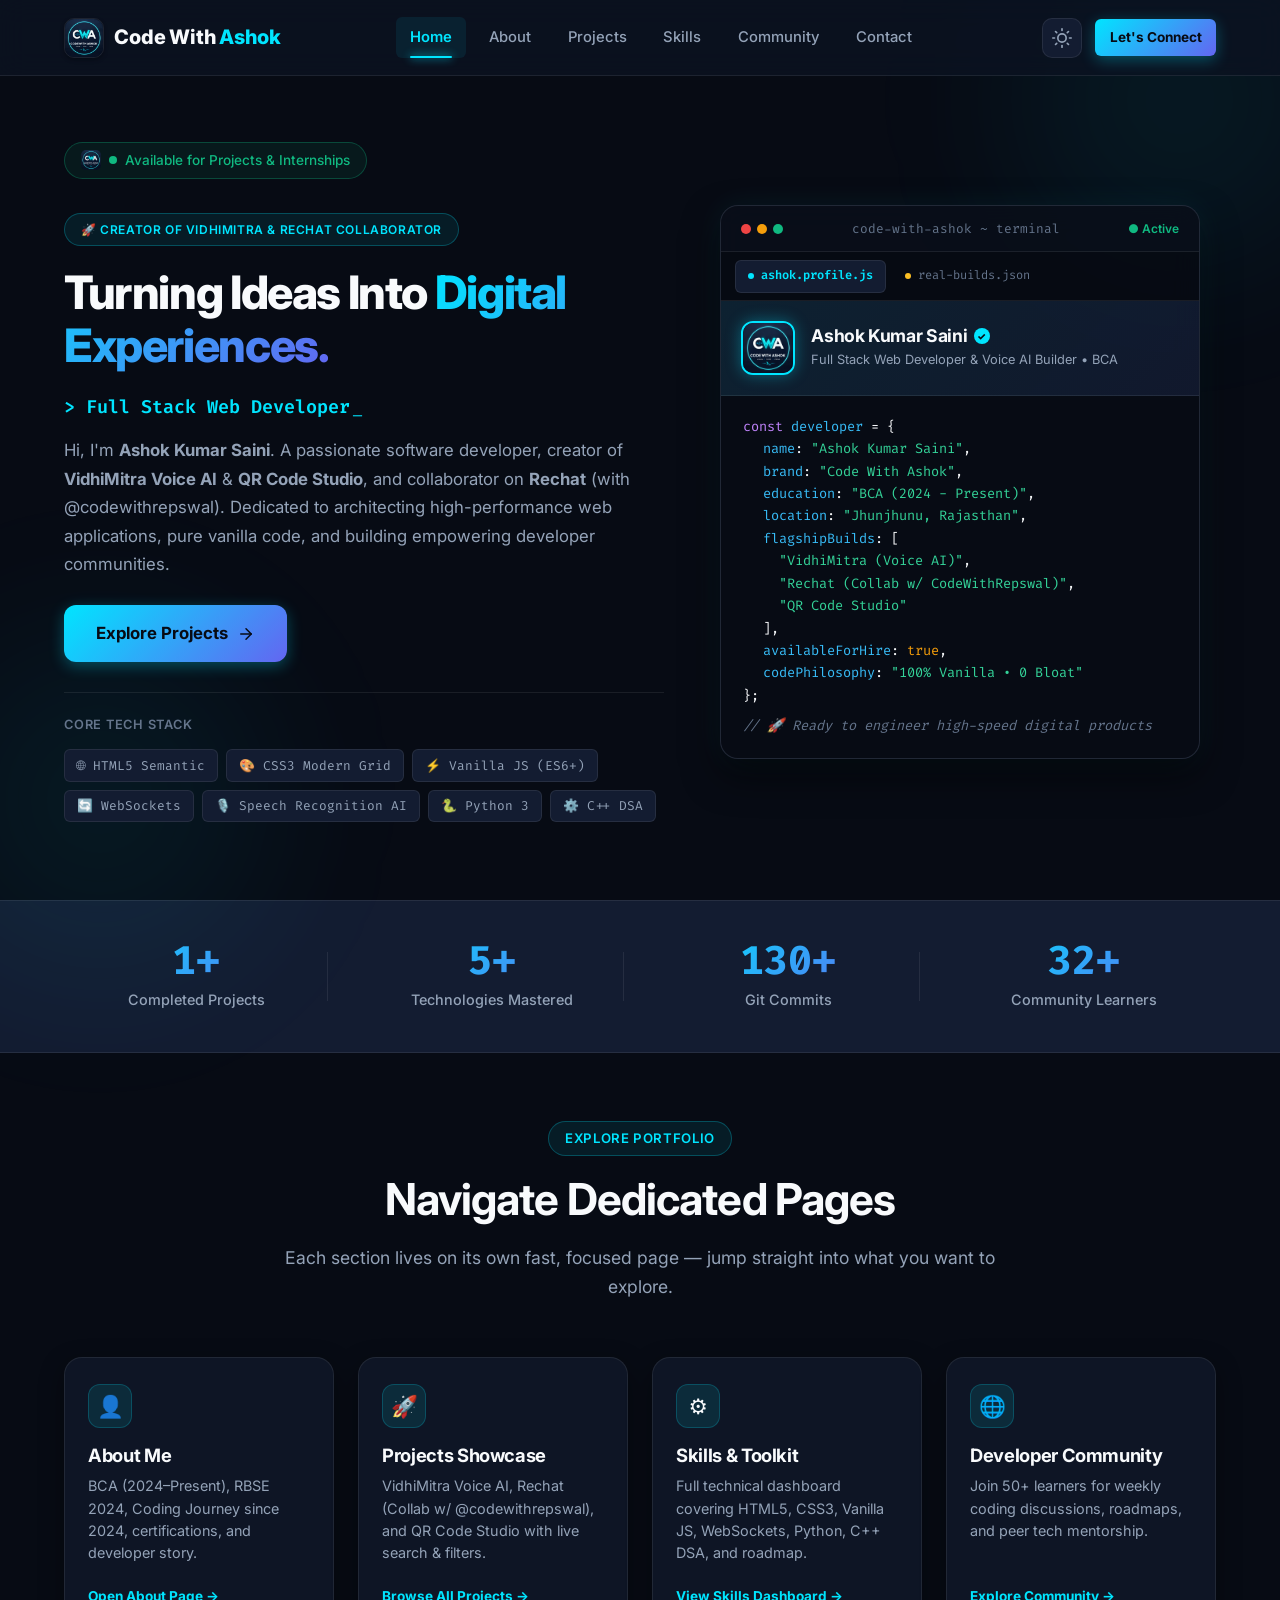
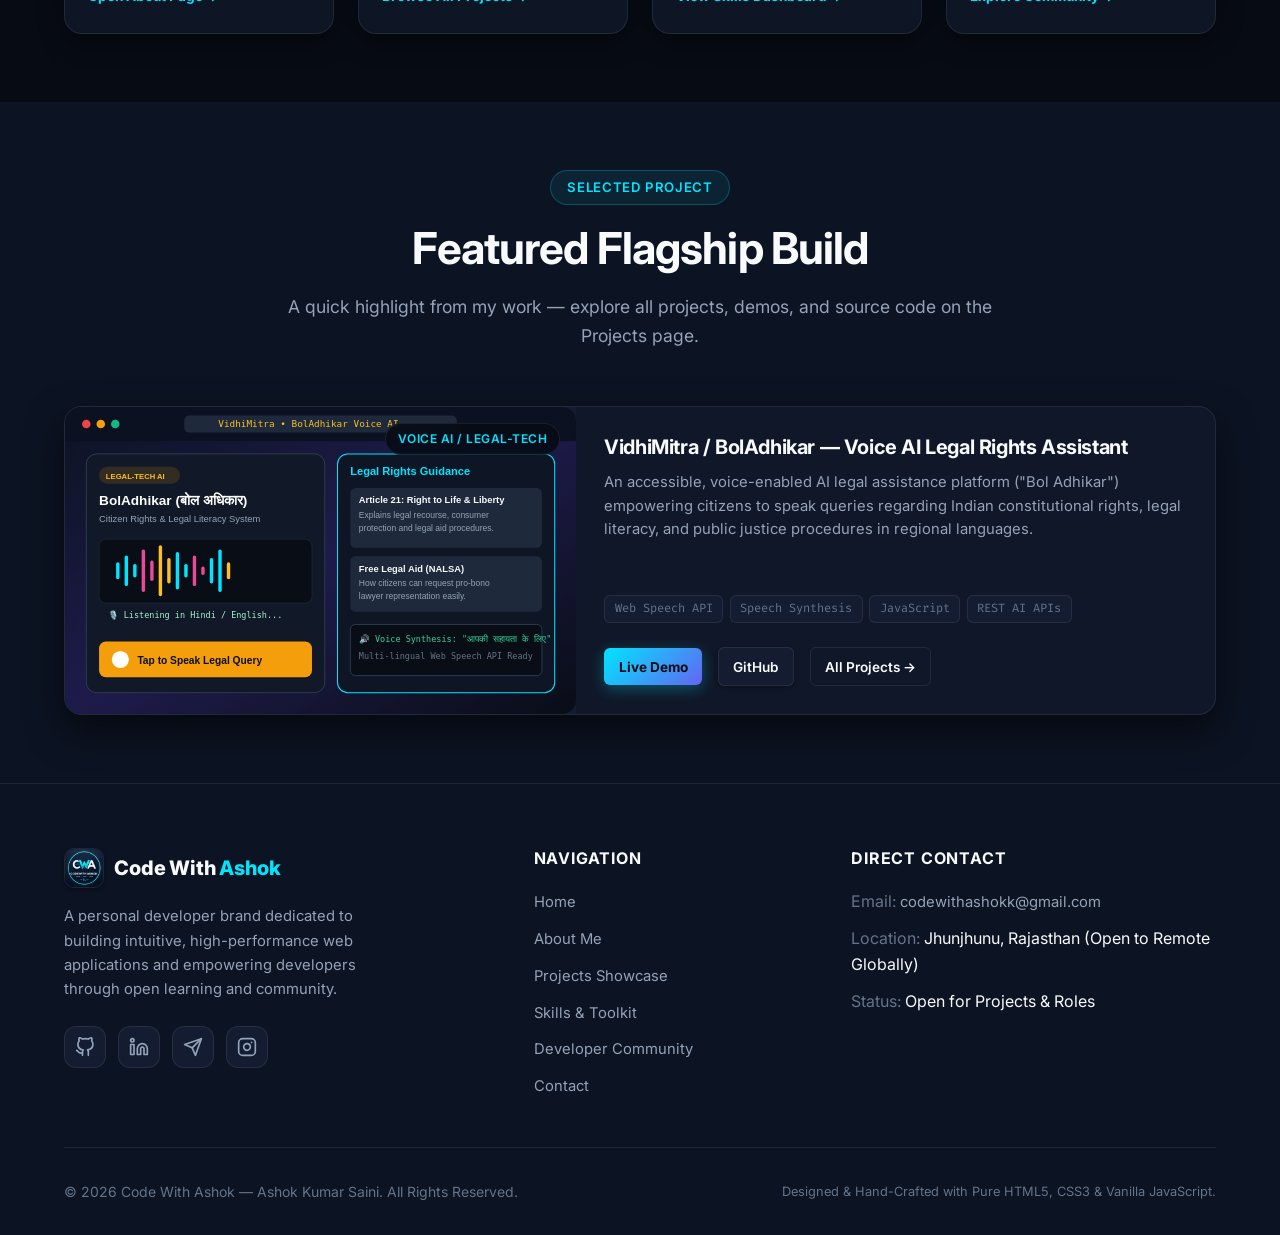
==== commit 423295cd: "Add mobile bottom navigation tab bar across all pages and fix background-clip compatibility" ====
--- a/index.html
+++ b/index.html
@@ -45,7 +45,7 @@
     rel="stylesheet" />
 
   <!-- Stylesheet -->
-  <link rel="stylesheet" href="css/style.css?v=5" />
+  <link rel="stylesheet" href="css/style.css?v=6" />
 
   <!-- Structured Data JSON-LD -->
   <script type="application/ld+json">
@@ -546,8 +546,48 @@
     </svg>
   </button>
 
+  <!-- MOBILE BOTTOM NAVIGATION TAB BAR -->
+  <nav class="mobile-bottom-nav" aria-label="Mobile Bottom Navigation">
+    <a href="index.html" class="bottom-nav-item active" aria-current="page">
+      <svg viewBox="0 0 24 24" fill="none" stroke="currentColor" stroke-width="2" stroke-linecap="round" stroke-linejoin="round" aria-hidden="true">
+        <path d="M3 9l9-7 9 7v11a2 2 0 0 1-2 2H5a2 2 0 0 1-2-2z"></path>
+        <polyline points="9 22 9 12 15 12 15 22"></polyline>
+      </svg>
+      <span>Home</span>
+    </a>
+    <a href="about.html" class="bottom-nav-item">
+      <svg viewBox="0 0 24 24" fill="none" stroke="currentColor" stroke-width="2" stroke-linecap="round" stroke-linejoin="round" aria-hidden="true">
+        <path d="M20 21v-2a4 4 0 0 0-4-4H8a4 4 0 0 0-4 4v2"></path>
+        <circle cx="12" cy="7" r="4"></circle>
+      </svg>
+      <span>About</span>
+    </a>
+    <a href="projects.html" class="bottom-nav-item">
+      <svg viewBox="0 0 24 24" fill="none" stroke="currentColor" stroke-width="2" stroke-linecap="round" stroke-linejoin="round" aria-hidden="true">
+        <polyline points="16 18 22 12 16 6"></polyline>
+        <polyline points="8 6 2 12 8 18"></polyline>
+      </svg>
+      <span>Projects</span>
+    </a>
+    <a href="skills.html" class="bottom-nav-item">
+      <svg viewBox="0 0 24 24" fill="none" stroke="currentColor" stroke-width="2" stroke-linecap="round" stroke-linejoin="round" aria-hidden="true">
+        <polygon points="12 2 2 7 12 12 22 7 12 2"></polygon>
+        <polyline points="2 17 12 22 22 17"></polyline>
+        <polyline points="2 12 12 17 22 12"></polyline>
+      </svg>
+      <span>Skills</span>
+    </a>
+    <a href="contact.html" class="bottom-nav-item">
+      <svg viewBox="0 0 24 24" fill="none" stroke="currentColor" stroke-width="2" stroke-linecap="round" stroke-linejoin="round" aria-hidden="true">
+        <path d="M4 4h16c1.1 0 2 .9 2 2v12c0 1.1-.9 2-2 2H4c-1.1 0-2-.9-2-2V6c0-1.1.9-2 2-2z"></path>
+        <polyline points="22,6 12,13 2,6"></polyline>
+      </svg>
+      <span>Contact</span>
+    </a>
+  </nav>
+
   <!-- JAVASCRIPT MODULES -->
-  <script src="js/main.js?v=4"></script>
+  <script src="js/main.js?v=5"></script>
 </body>
 
 </html>
--- a/css/style.css
+++ b/css/style.css
@@ -273,8 +273,8 @@
 .text-gradient {
   background: var(--gradient-brand);
   -webkit-background-clip: text;
+  background-clip: text;
   -webkit-text-fill-color: transparent;
-  background-clip: text;
 }
 
 .text-cyan {
@@ -1158,6 +1158,7 @@
   margin-bottom: 0.45rem;
   background: var(--gradient-brand);
   -webkit-background-clip: text;
+  background-clip: text;
   -webkit-text-fill-color: transparent;
   font-family: var(--font-mono);
 }
@@ -3210,3 +3211,87 @@
     padding: 1.25rem;
   }
 }
+
+/* --------------------------------------------------------------------------
+   20. MOBILE BOTTOM NAVIGATION TAB BAR (1-Tap Multi-Page Access)
+   -------------------------------------------------------------------------- */
+.mobile-bottom-nav {
+  position: fixed;
+  bottom: 0;
+  left: 0;
+  right: 0;
+  z-index: 950;
+  display: grid;
+  grid-template-columns: repeat(5, minmax(0, 1fr));
+  background: var(--glass-bg);
+  backdrop-filter: var(--glass-blur);
+  -webkit-backdrop-filter: var(--glass-blur);
+  border-top: 1px solid var(--border-color);
+  box-shadow: 0 -8px 28px rgba(0, 0, 0, 0.35);
+  padding: 0.35rem 0.25rem calc(0.35rem + env(safe-area-inset-bottom));
+}
+
+@media (min-width: 992px) {
+  .mobile-bottom-nav {
+    display: none;
+  }
+}
+
+.bottom-nav-item {
+  position: relative;
+  display: flex;
+  flex-direction: column;
+  align-items: center;
+  justify-content: center;
+  gap: 0.2rem;
+  padding: 0.35rem 0.2rem;
+  color: var(--text-muted);
+  text-decoration: none;
+  font-size: 0.7rem;
+  font-weight: 600;
+  border-radius: var(--radius-sm);
+  transition: color var(--transition-fast), background var(--transition-fast);
+  min-height: 48px;
+}
+
+.bottom-nav-item svg {
+  width: 20px;
+  height: 20px;
+  transition: transform var(--transition-fast);
+}
+
+.bottom-nav-item:hover,
+.bottom-nav-item.active {
+  color: var(--accent-cyan);
+}
+
+.bottom-nav-item.active {
+  background: rgba(0, 229, 255, 0.08);
+}
+
+.bottom-nav-item.active::before {
+  content: '';
+  position: absolute;
+  top: -0.35rem;
+  left: 25%;
+  right: 25%;
+  height: 2.5px;
+  background: var(--accent-cyan);
+  border-radius: 0 0 4px 4px;
+  box-shadow: 0 0 10px var(--accent-cyan);
+}
+
+.bottom-nav-item.active svg {
+  transform: translateY(-1px);
+}
+
+/* Reserve space so bottom bar never overlaps footer or back-to-top button */
+@media (max-width: 991px) {
+  .footer {
+    padding-bottom: calc(5.25rem + env(safe-area-inset-bottom));
+  }
+
+  .back-to-top {
+    bottom: calc(5rem + env(safe-area-inset-bottom));
+  }
+}
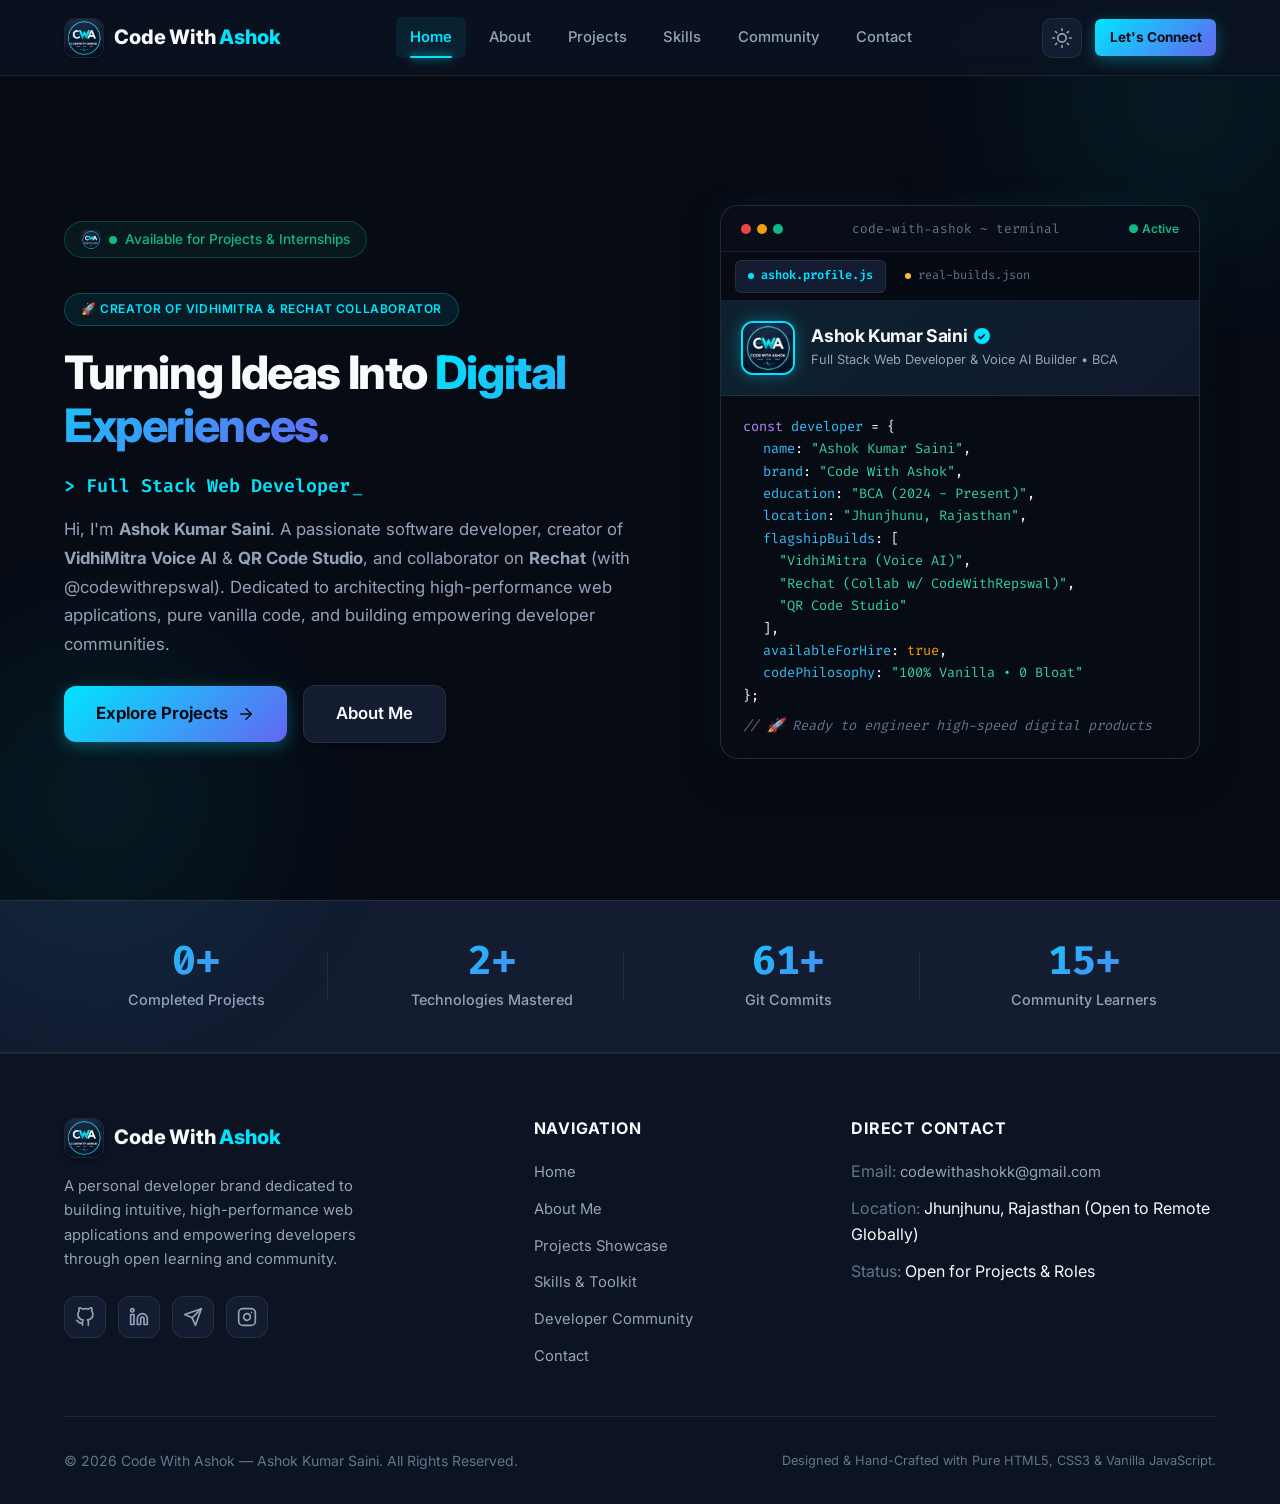
==== commit 00b03403: "Keep Home tab minimal with only Hero, Terminal Card, and Metrics for pure multi-page navigation" ====
--- a/index.html
+++ b/index.html
@@ -221,20 +221,7 @@
                 <polyline points="12 5 19 12 12 19"></polyline>
               </svg>
             </a>
-          </div>
-
-          <!-- Quick Tech Stack Pills -->
-          <div class="hero-tech-stack">
-            <div class="hero-tech-label">Core Tech Stack</div>
-            <div class="tech-pills">
-              <span class="tech-pill">🌐 HTML5 Semantic</span>
-              <span class="tech-pill">🎨 CSS3 Modern Grid</span>
-              <span class="tech-pill">⚡ Vanilla JS (ES6+)</span>
-              <span class="tech-pill">🔄 WebSockets</span>
-              <span class="tech-pill">🎙️ Speech Recognition AI</span>
-              <span class="tech-pill">🐍 Python 3</span>
-              <span class="tech-pill">⚙️ C++ DSA</span>
-            </div>
+            <a href="about.html" class="btn btn-secondary btn-lg">About Me</a>
           </div>
         </div>
 
@@ -361,84 +348,6 @@
             <div class="metric-label">Community Learners</div>
           </div>
         </div>
-      </div>
-    </section>
-
-    <!-- EXPLORE PORTFOLIO — DEDICATED PAGES HUB -->
-    <section class="section" aria-labelledby="explore-pages-title">
-      <div class="container">
-        <div class="section-title-wrap reveal-on-scroll">
-          <span class="section-tag">Explore Portfolio</span>
-          <h2 id="explore-pages-title" class="section-title">Navigate Dedicated Pages</h2>
-          <p class="section-desc">Each section lives on its own fast, focused page — jump straight into what you want to explore.</p>
-        </div>
-
-        <div class="page-hub-grid">
-          <!-- Page 1: About -->
-          <a href="about.html" class="page-hub-card reveal-on-scroll">
-            <div class="page-hub-icon" aria-hidden="true">👤</div>
-            <h3 class="page-hub-title">About Me</h3>
-            <p class="page-hub-desc">BCA (2024–Present), RBSE 2024, Coding Journey since 2024, certifications, and developer story.</p>
-            <span class="page-hub-link">Open About Page →</span>
-          </a>
-
-          <!-- Page 2: Projects -->
-          <a href="projects.html" class="page-hub-card reveal-on-scroll">
-            <div class="page-hub-icon" aria-hidden="true">🚀</div>
-            <h3 class="page-hub-title">Projects Showcase</h3>
-            <p class="page-hub-desc">VidhiMitra Voice AI, Rechat (Collab w/ @codewithrepswal), and QR Code Studio with live search &amp; filters.</p>
-            <span class="page-hub-link">Browse All Projects →</span>
-          </a>
-
-          <!-- Page 3: Skills -->
-          <a href="skills.html" class="page-hub-card reveal-on-scroll">
-            <div class="page-hub-icon" aria-hidden="true">⚙️</div>
-            <h3 class="page-hub-title">Skills &amp; Toolkit</h3>
-            <p class="page-hub-desc">Full technical dashboard covering HTML5, CSS3, Vanilla JS, WebSockets, Python, C++ DSA, and roadmap.</p>
-            <span class="page-hub-link">View Skills Dashboard →</span>
-          </a>
-
-          <!-- Page 4: Community -->
-          <a href="community.html" class="page-hub-card reveal-on-scroll">
-            <div class="page-hub-icon" aria-hidden="true">🌐</div>
-            <h3 class="page-hub-title">Developer Community</h3>
-            <p class="page-hub-desc">Join 50+ learners for weekly coding discussions, roadmaps, and peer tech mentorship.</p>
-            <span class="page-hub-link">Explore Community →</span>
-          </a>
-        </div>
-      </div>
-    </section>
-
-    <!-- SELECTED PROJECT SPOTLIGHT (Single Flagship Feature) -->
-    <section class="section" style="background: var(--bg-secondary);" aria-labelledby="featured-projects-title">
-      <div class="container">
-        <div class="section-title-wrap reveal-on-scroll">
-          <span class="section-tag">Selected Project</span>
-          <h2 id="featured-projects-title" class="section-title">Featured Flagship Build</h2>
-          <p class="section-desc">A quick highlight from my work — explore all projects, demos, and source code on the Projects page.</p>
-        </div>
-
-        <article class="spotlight-card reveal-on-scroll">
-          <div class="spotlight-thumb">
-            <img src="assets/images/project-vidhimitra.svg" alt="VidhiMitra / BolAdhikar — Voice AI Legal Rights Assistant Thumbnail" loading="lazy" width="600" height="360" />
-            <span class="project-badge">Voice AI / Legal-Tech</span>
-          </div>
-          <div class="spotlight-body">
-            <h3 class="project-title">VidhiMitra / BolAdhikar — Voice AI Legal Rights Assistant</h3>
-            <p class="project-desc">An accessible, voice-enabled AI legal assistance platform ("Bol Adhikar") empowering citizens to speak queries regarding Indian constitutional rights, legal literacy, and public justice procedures in regional languages.</p>
-            <div class="project-tags">
-              <span class="project-tag">Web Speech API</span>
-              <span class="project-tag">Speech Synthesis</span>
-              <span class="project-tag">JavaScript</span>
-              <span class="project-tag">REST AI APIs</span>
-            </div>
-            <div class="btn-group">
-              <a href="https://github.com/CodeWithAshokk" target="_blank" rel="noopener noreferrer" class="btn btn-primary btn-sm">Live Demo</a>
-              <a href="https://github.com/CodeWithAshokk/vidhimitra-voice-ai" target="_blank" rel="noopener noreferrer" class="btn btn-secondary btn-sm">GitHub</a>
-              <a href="projects.html" class="btn btn-outline btn-sm">All Projects →</a>
-            </div>
-          </div>
-        </article>
       </div>
     </section>
 
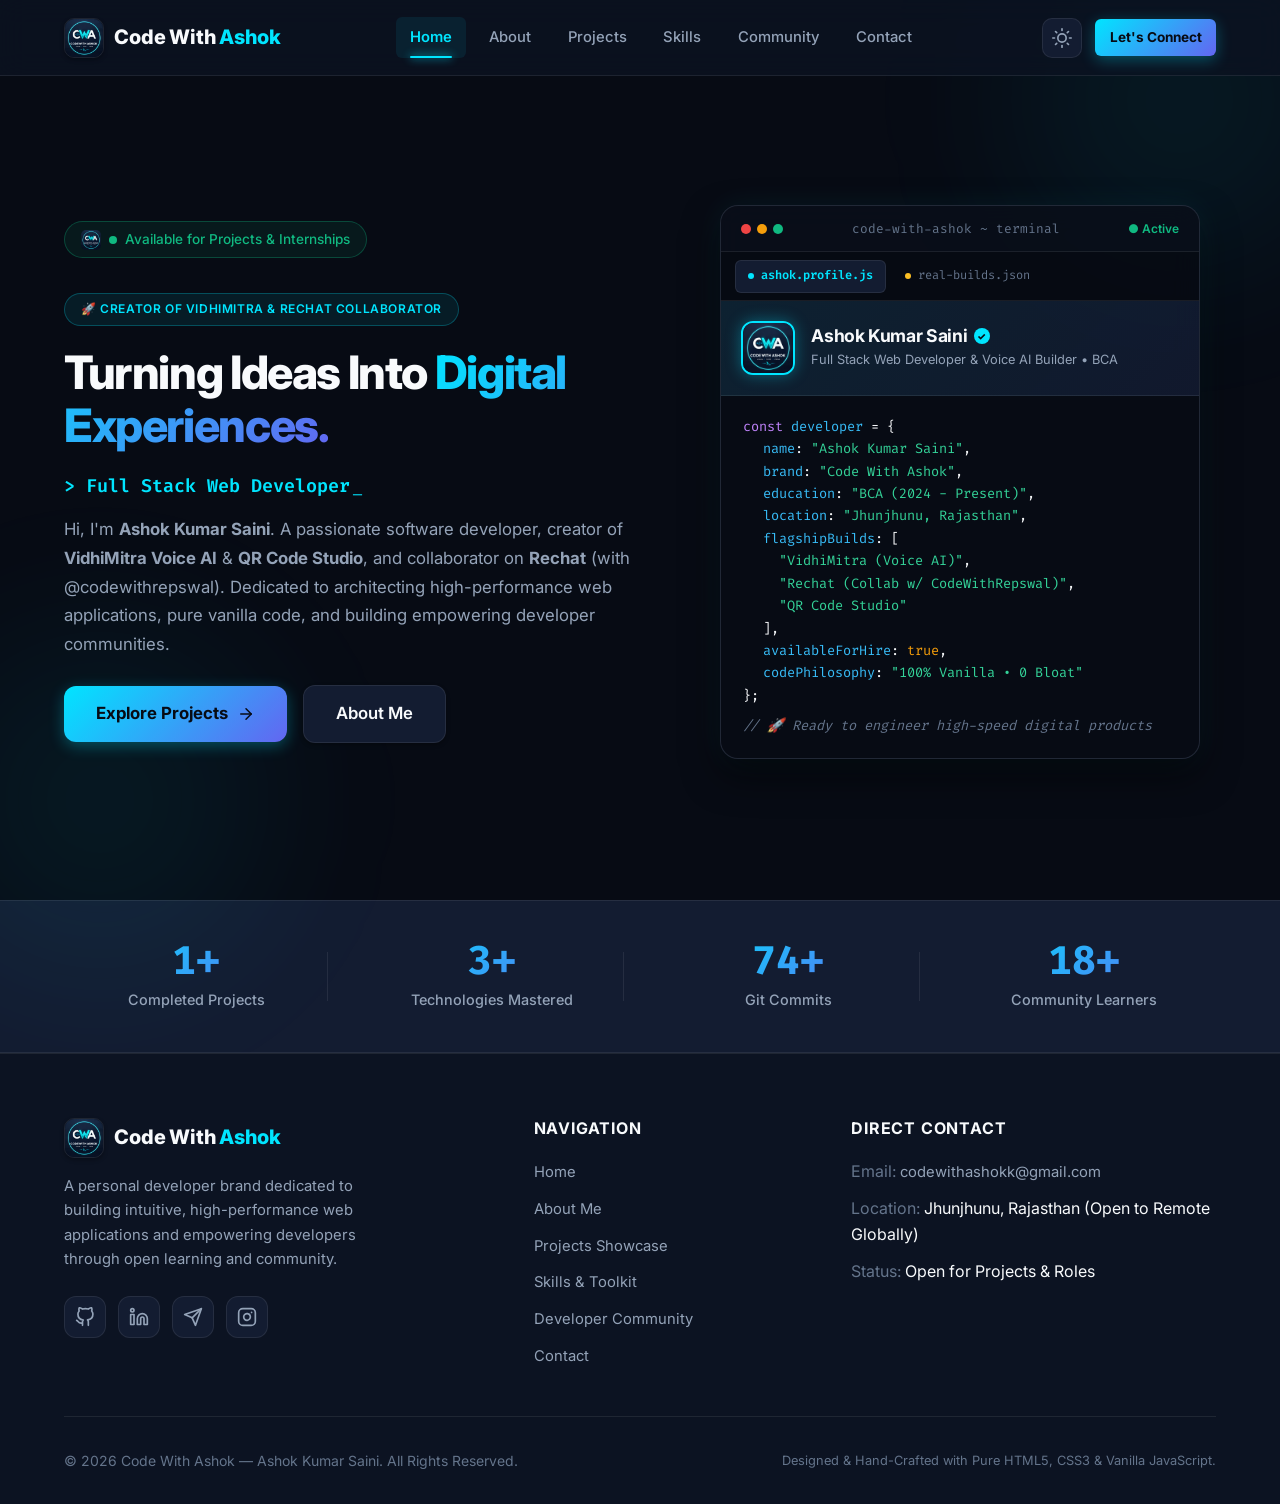
==== commit caa93f47: "Add complete production Technical SEO, OG/Twitter cards, JSON-LD Person+WebSite schema, robots.txt, " ====
--- a/index.html
+++ b/index.html
@@ -6,31 +6,39 @@
   <meta name="viewport" content="width=device-width, initial-scale=1.0, viewport-fit=cover" />
 
   <!-- Primary SEO Meta Tags -->
-  <title>Code With Ashok — Ashok Kumar Saini | Professional Developer Portfolio</title>
-  <meta name="title" content="Code With Ashok — Ashok Kumar Saini | Professional Developer Portfolio" />
+  <title>Code With Ashok | Ashok Kumar Saini — Web Developer</title>
+  <meta name="title" content="Code With Ashok | Ashok Kumar Saini — Web Developer" />
   <meta name="description"
-    content="Official developer portfolio of Ashok Kumar Saini. Full-stack web developer specializing in clean code, high-performance responsive web applications, and developer community building." />
+    content="Official portfolio of Ashok Kumar Saini (Code With Ashok), Web Developer &amp; BCA Student crafting fast, responsive web apps, Voice AI tools, and real projects." />
   <meta name="keywords"
-    content="Code With Ashok, Ashok Kumar Saini, Ashok Developer, Full Stack Developer, Frontend Developer, Web Designer, JavaScript, HTML5, CSS3, Python, C++, Portfolio" />
+    content="Code With Ashok, Ashok Kumar Saini, Web Developer, BCA Student, Frontend Developer, Full Stack Developer, HTML5, CSS3, JavaScript, Python, C++, VidhiMitra, Rechat, Jhunjhunu Rajasthan" />
   <meta name="author" content="Ashok Kumar Saini" />
-  <meta name="robots" content="index, follow" />
-  <link rel="canonical" href="https://codewithashok.dev/index.html" />
-
-  <!-- Open Graph / Facebook -->
+  <meta name="creator" content="Ashok Kumar Saini" />
+  <meta name="publisher" content="Code With Ashok" />
+  <meta name="robots" content="index, follow, max-image-preview:large, max-snippet:-1, max-video-preview:-1" />
+  <link rel="canonical" href="https://codewithashokk.onrender.com/" />
+
+  <!-- Open Graph / LinkedIn / WhatsApp / Instagram -->
   <meta property="og:type" content="website" />
-  <meta property="og:url" content="https://codewithashok.dev/index.html" />
-  <meta property="og:title" content="Code With Ashok — Ashok Kumar Saini | Turning Ideas Into Digital Experiences" />
+  <meta property="og:site_name" content="Code With Ashok" />
+  <meta property="og:url" content="https://codewithashokk.onrender.com/" />
+  <meta property="og:title" content="Code With Ashok | Ashok Kumar Saini — Web Developer &amp; BCA Student" />
   <meta property="og:description"
-    content="Explore cutting-edge projects, technical proficiencies, clean code architectures, and developer resources curated by Ashok Kumar Saini." />
-  <meta property="og:image" content="https://codewithashok.dev/assets/icons/codewithashokk.png" />
-
-  <!-- Twitter Meta -->
-  <meta property="twitter:card" content="summary_large_image" />
-  <meta property="twitter:url" content="https://codewithashok.dev/index.html" />
-  <meta property="twitter:title" content="Code With Ashok — Ashok Kumar Saini | Professional Developer Portfolio" />
-  <meta property="twitter:description"
-    content="Full-stack web developer Ashok Kumar Saini specializing in clean code and high performance web experiences." />
-  <meta property="twitter:image" content="https://codewithashok.dev/assets/icons/codewithashokk.png" />
+    content="Official portfolio of Ashok Kumar Saini (Code With Ashok), Web Developer &amp; BCA Student crafting fast, responsive web apps, Voice AI tools, and real projects." />
+  <meta property="og:image" content="https://codewithashokk.onrender.com/assets/icons/codewithashokk.png" />
+  <meta property="og:image:alt" content="Code With Ashok — Official Brand Logo by Ashok Kumar Saini" />
+  <meta property="og:locale" content="en_IN" />
+
+  <!-- Twitter (X) Card Tags -->
+  <meta name="twitter:card" content="summary_large_image" />
+  <meta name="twitter:site" content="@codewithashokk" />
+  <meta name="twitter:creator" content="@codewithashokk" />
+  <meta name="twitter:url" content="https://codewithashokk.onrender.com/" />
+  <meta name="twitter:title" content="Code With Ashok | Ashok Kumar Saini — Web Developer" />
+  <meta name="twitter:description"
+    content="Official portfolio of Ashok Kumar Saini (Code With Ashok), Web Developer &amp; BCA Student building fast web apps, Voice AI tools, and modern projects." />
+  <meta name="twitter:image" content="https://codewithashokk.onrender.com/assets/icons/codewithashokk.png" />
+  <meta name="twitter:image:alt" content="Code With Ashok — Official Portfolio Preview" />
 
   <!-- Favicon -->
   <link rel="icon" type="image/png" href="assets/icons/codewithashokk.png" />
@@ -47,20 +55,50 @@
   <!-- Stylesheet -->
   <link rel="stylesheet" href="css/style.css?v=6" />
 
-  <!-- Structured Data JSON-LD -->
+  <!-- Structured Data JSON-LD (Person + WebSite Schema) -->
   <script type="application/ld+json">
   {
     "@context": "https://schema.org",
-    "@type": "Person",
-    "name": "Ashok Kumar Saini",
-    "alternateName": "Code With Ashok",
-    "url": "https://codewithashok.dev",
-    "image": "https://codewithashok.dev/assets/icons/codewithashokk.png",
-    "jobTitle": "Full Stack Developer",
-    "knowsAbout": ["Web Development", "JavaScript", "HTML5", "CSS3", "Python", "C++", "UI/UX Design"],
-    "sameAs": [
-      "https://github.com/CodeWithAshokk",
-      "https://www.linkedin.com/in/ashokkumarsainii"
+    "@graph": [
+      {
+        "@type": "Person",
+        "@id": "https://codewithashokk.onrender.com/#person",
+        "name": "Ashok Kumar Saini",
+        "alternateName": "Code With Ashok",
+        "url": "https://codewithashokk.onrender.com/",
+        "image": "https://codewithashokk.onrender.com/assets/icons/codewithashokk.png",
+        "jobTitle": "Web Developer & BCA Student",
+        "description": "Web Developer and BCA Student (2024–Present) building high-performance vanilla web applications, Voice AI tools, and developer communities.",
+        "address": {
+          "@type": "PostalAddress",
+          "addressLocality": "Jhunjhunu",
+          "addressRegion": "Rajasthan"
+        },
+        "knowsAbout": ["HTML5", "CSS3", "JavaScript", "Web Development", "WebSockets", "Python", "C++", "DSA", "UI/UX Design"],
+        "sameAs": [
+          "https://www.linkedin.com/in/ashokkumarsainii",
+          "https://x.com/codewithashokk",
+          "https://www.instagram.com/codewithashokk",
+          "https://github.com/CodeWithAshokk"
+        ]
+      },
+      {
+        "@type": "WebSite",
+        "@id": "https://codewithashokk.onrender.com/#website",
+        "url": "https://codewithashokk.onrender.com/",
+        "name": "Code With Ashok",
+        "description": "Official developer portfolio of Ashok Kumar Saini — Web Developer & BCA Student.",
+        "inLanguage": "en",
+        "author": {
+          "@id": "https://codewithashokk.onrender.com/#person"
+        },
+        "creator": {
+          "@id": "https://codewithashokk.onrender.com/#person"
+        },
+        "publisher": {
+          "@id": "https://codewithashokk.onrender.com/#person"
+        }
+      }
     ]
   }
   </script>
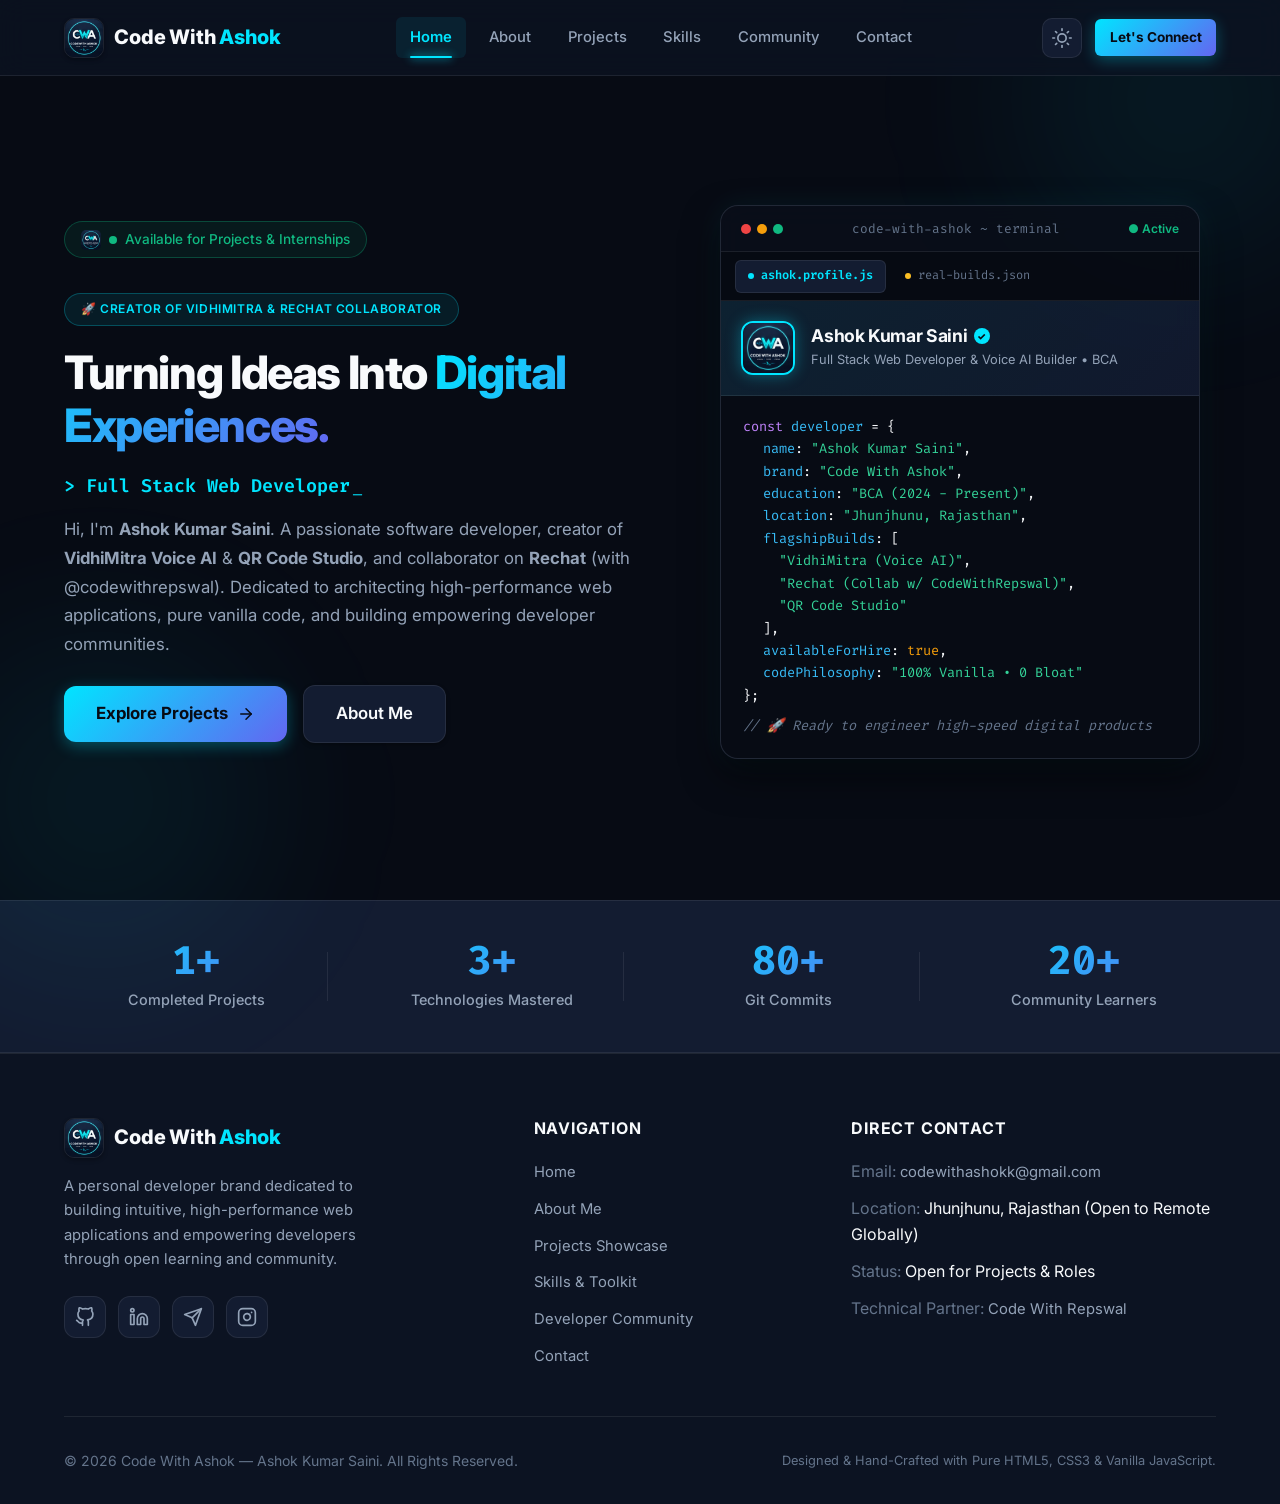
==== commit 894f4a9b: "Add Code With Repswal strategic collaboration SEO signals, JSON-LD partner graph, and contextual do-" ====
--- a/index.html
+++ b/index.html
@@ -9,9 +9,9 @@
   <title>Code With Ashok | Ashok Kumar Saini — Web Developer</title>
   <meta name="title" content="Code With Ashok | Ashok Kumar Saini — Web Developer" />
   <meta name="description"
-    content="Official portfolio of Ashok Kumar Saini (Code With Ashok), Web Developer &amp; BCA Student crafting fast, responsive web apps, Voice AI tools, and real projects." />
+    content="Code With Ashok — portfolio of Ashok Kumar Saini, Web Developer &amp; BCA Student building fast web apps, Voice AI &amp; projects in collab with Code With Repswal." />
   <meta name="keywords"
-    content="Code With Ashok, Ashok Kumar Saini, Web Developer, BCA Student, Frontend Developer, Full Stack Developer, HTML5, CSS3, JavaScript, Python, C++, VidhiMitra, Rechat, Jhunjhunu Rajasthan" />
+    content="Code With Ashok, Code With Repswal, Ashok Kumar Saini, Web Developer, BCA Student, Technical Partner, Developer Collaboration, HTML5, CSS3, JavaScript, Python, C++, VidhiMitra, Rechat, Jhunjhunu Rajasthan" />
   <meta name="author" content="Ashok Kumar Saini" />
   <meta name="creator" content="Ashok Kumar Saini" />
   <meta name="publisher" content="Code With Ashok" />
@@ -24,7 +24,7 @@
   <meta property="og:url" content="https://codewithashokk.onrender.com/" />
   <meta property="og:title" content="Code With Ashok | Ashok Kumar Saini — Web Developer &amp; BCA Student" />
   <meta property="og:description"
-    content="Official portfolio of Ashok Kumar Saini (Code With Ashok), Web Developer &amp; BCA Student crafting fast, responsive web apps, Voice AI tools, and real projects." />
+    content="Code With Ashok — portfolio of Ashok Kumar Saini, Web Developer &amp; BCA Student building fast web apps, Voice AI &amp; projects in collab with Code With Repswal." />
   <meta property="og:image" content="https://codewithashokk.onrender.com/assets/icons/codewithashokk.png" />
   <meta property="og:image:alt" content="Code With Ashok — Official Brand Logo by Ashok Kumar Saini" />
   <meta property="og:locale" content="en_IN" />
@@ -36,7 +36,7 @@
   <meta name="twitter:url" content="https://codewithashokk.onrender.com/" />
   <meta name="twitter:title" content="Code With Ashok | Ashok Kumar Saini — Web Developer" />
   <meta name="twitter:description"
-    content="Official portfolio of Ashok Kumar Saini (Code With Ashok), Web Developer &amp; BCA Student building fast web apps, Voice AI tools, and modern projects." />
+    content="Portfolio of Ashok Kumar Saini (Web Developer &amp; BCA Student) showcasing web apps, Voice AI &amp; developer collaborations with Code With Repswal." />
   <meta name="twitter:image" content="https://codewithashokk.onrender.com/assets/icons/codewithashokk.png" />
   <meta name="twitter:image:alt" content="Code With Ashok — Official Portfolio Preview" />
 
@@ -55,7 +55,7 @@
   <!-- Stylesheet -->
   <link rel="stylesheet" href="css/style.css?v=6" />
 
-  <!-- Structured Data JSON-LD (Person + WebSite Schema) -->
+  <!-- Structured Data JSON-LD (Person + Organization + WebSite + Collaboration Partner) -->
   <script type="application/ld+json">
   {
     "@context": "https://schema.org",
@@ -68,11 +68,20 @@
         "url": "https://codewithashokk.onrender.com/",
         "image": "https://codewithashokk.onrender.com/assets/icons/codewithashokk.png",
         "jobTitle": "Web Developer & BCA Student",
-        "description": "Web Developer and BCA Student (2024–Present) building high-performance vanilla web applications, Voice AI tools, and developer communities.",
+        "description": "Web Developer and BCA Student (2024–Present) building high-performance vanilla web applications, Voice AI tools, and strategic developer collaborations with Code With Repswal.",
         "address": {
           "@type": "PostalAddress",
           "addressLocality": "Jhunjhunu",
           "addressRegion": "Rajasthan"
+        },
+        "worksFor": {
+          "@id": "https://codewithashokk.onrender.com/#organization"
+        },
+        "colleague": "https://codewithrepswal.onrender.com/",
+        "knows": {
+          "@type": "Person",
+          "name": "Code With Repswal",
+          "url": "https://codewithrepswal.onrender.com/"
         },
         "knowsAbout": ["HTML5", "CSS3", "JavaScript", "Web Development", "WebSockets", "Python", "C++", "DSA", "UI/UX Design"],
         "sameAs": [
@@ -83,11 +92,42 @@
         ]
       },
       {
+        "@type": "Organization",
+        "@id": "https://codewithashokk.onrender.com/#organization",
+        "name": "Code With Ashok",
+        "url": "https://codewithashokk.onrender.com/",
+        "logo": "https://codewithashokk.onrender.com/assets/icons/codewithashokk.png",
+        "founder": {
+          "@id": "https://codewithashokk.onrender.com/#person"
+        },
+        "member": [
+          {
+            "@id": "https://codewithashokk.onrender.com/#person"
+          },
+          {
+            "@id": "https://codewithrepswal.onrender.com/#organization"
+          }
+        ],
+        "sameAs": [
+          "https://www.linkedin.com/in/ashokkumarsainii",
+          "https://x.com/codewithashokk",
+          "https://www.instagram.com/codewithashokk",
+          "https://github.com/CodeWithAshokk"
+        ]
+      },
+      {
+        "@type": "Organization",
+        "@id": "https://codewithrepswal.onrender.com/#organization",
+        "name": "Code With Repswal",
+        "url": "https://codewithrepswal.onrender.com/",
+        "description": "Strategic Developer & Community Collaboration / Technical Partner of Code With Ashok."
+      },
+      {
         "@type": "WebSite",
         "@id": "https://codewithashokk.onrender.com/#website",
         "url": "https://codewithashokk.onrender.com/",
         "name": "Code With Ashok",
-        "description": "Official developer portfolio of Ashok Kumar Saini — Web Developer & BCA Student.",
+        "description": "Official developer portfolio of Ashok Kumar Saini — Web Developer & BCA Student, in strategic technical collaboration with Code With Repswal.",
         "inLanguage": "en",
         "author": {
           "@id": "https://codewithashokk.onrender.com/#person"
@@ -96,7 +136,10 @@
           "@id": "https://codewithashokk.onrender.com/#person"
         },
         "publisher": {
-          "@id": "https://codewithashokk.onrender.com/#person"
+          "@id": "https://codewithashokk.onrender.com/#organization"
+        },
+        "contributor": {
+          "@id": "https://codewithrepswal.onrender.com/#organization"
         }
       }
     ]
@@ -468,6 +511,9 @@
             <li><span style="color: var(--text-muted);">Location:</span> Jhunjhunu, Rajasthan (Open to Remote Globally)
             </li>
             <li><span style="color: var(--text-muted);">Status:</span> Open for Projects &amp; Roles</li>
+            <li><span style="color: var(--text-muted);">Technical Partner:</span> <a
+                href="https://codewithrepswal.onrender.com" target="_blank" rel="noopener" class="footer-link">Code With
+                Repswal</a></li>
           </ul>
         </div>
 
